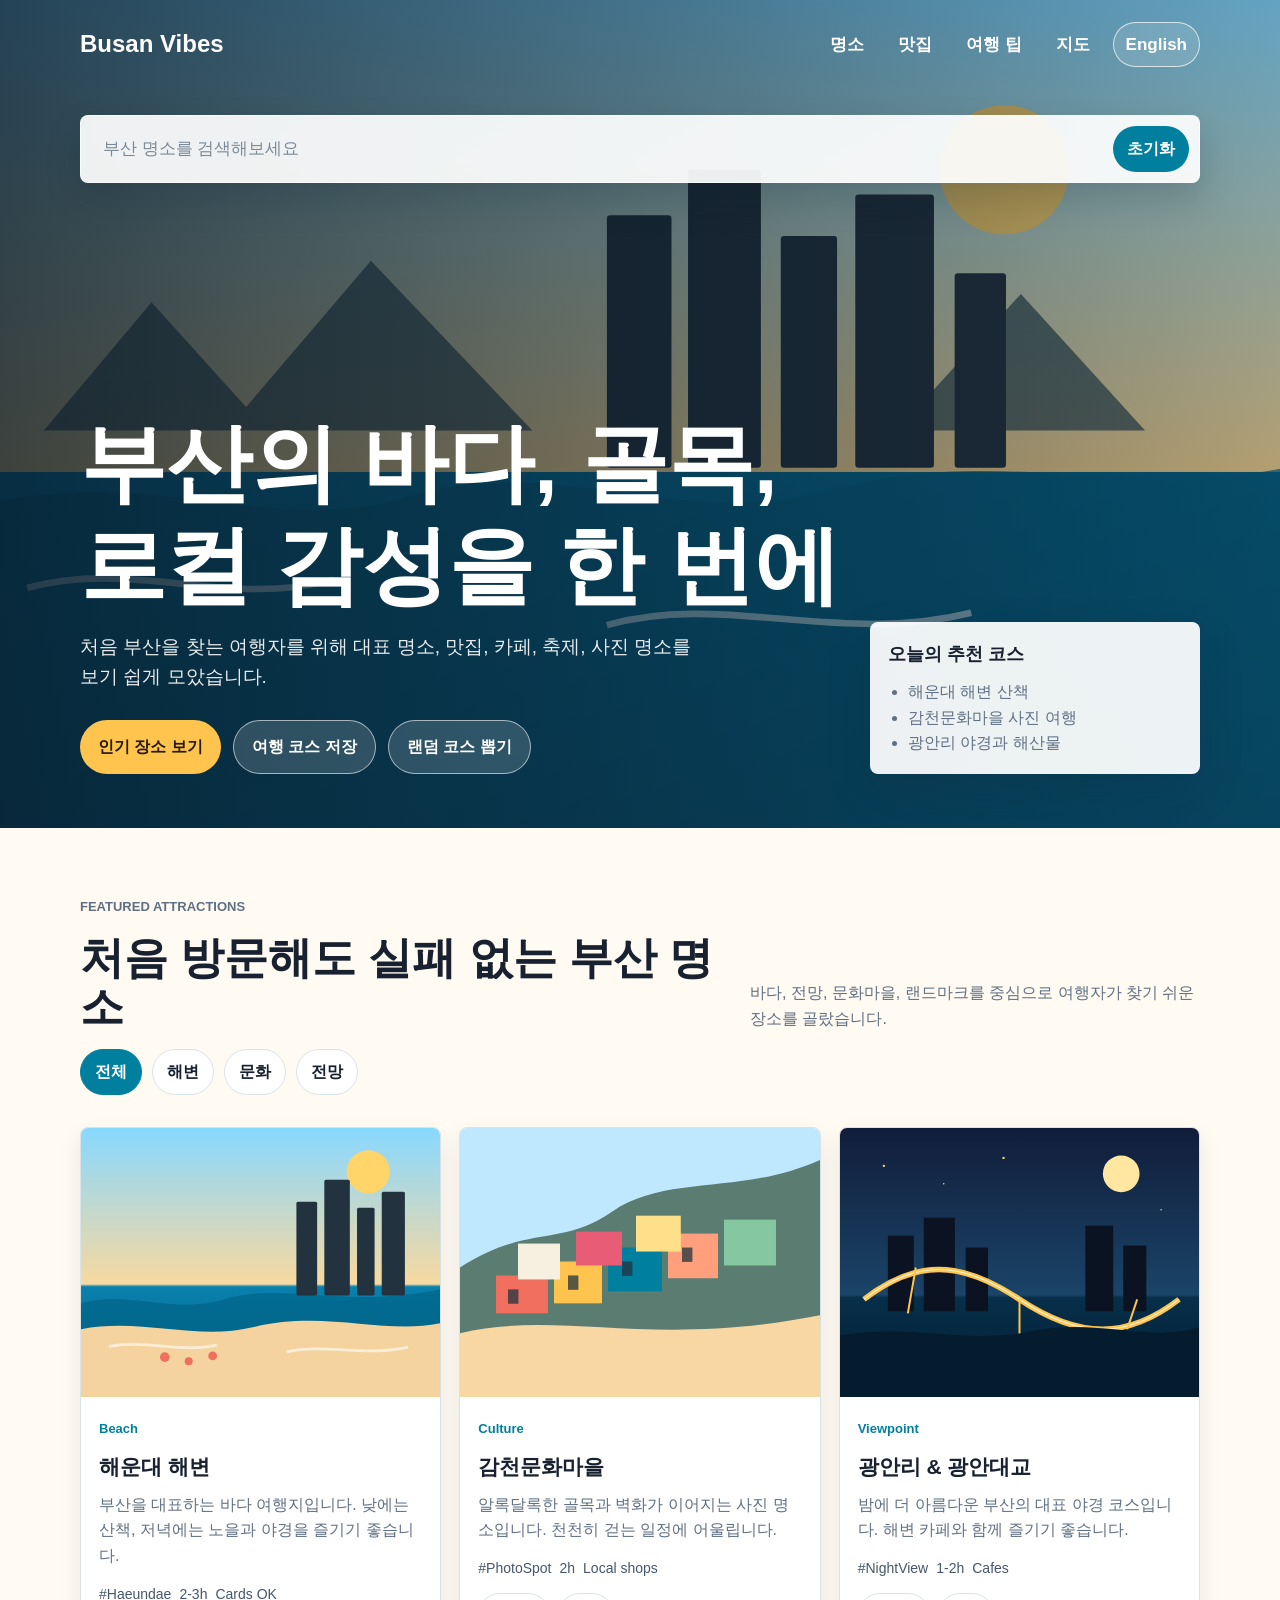
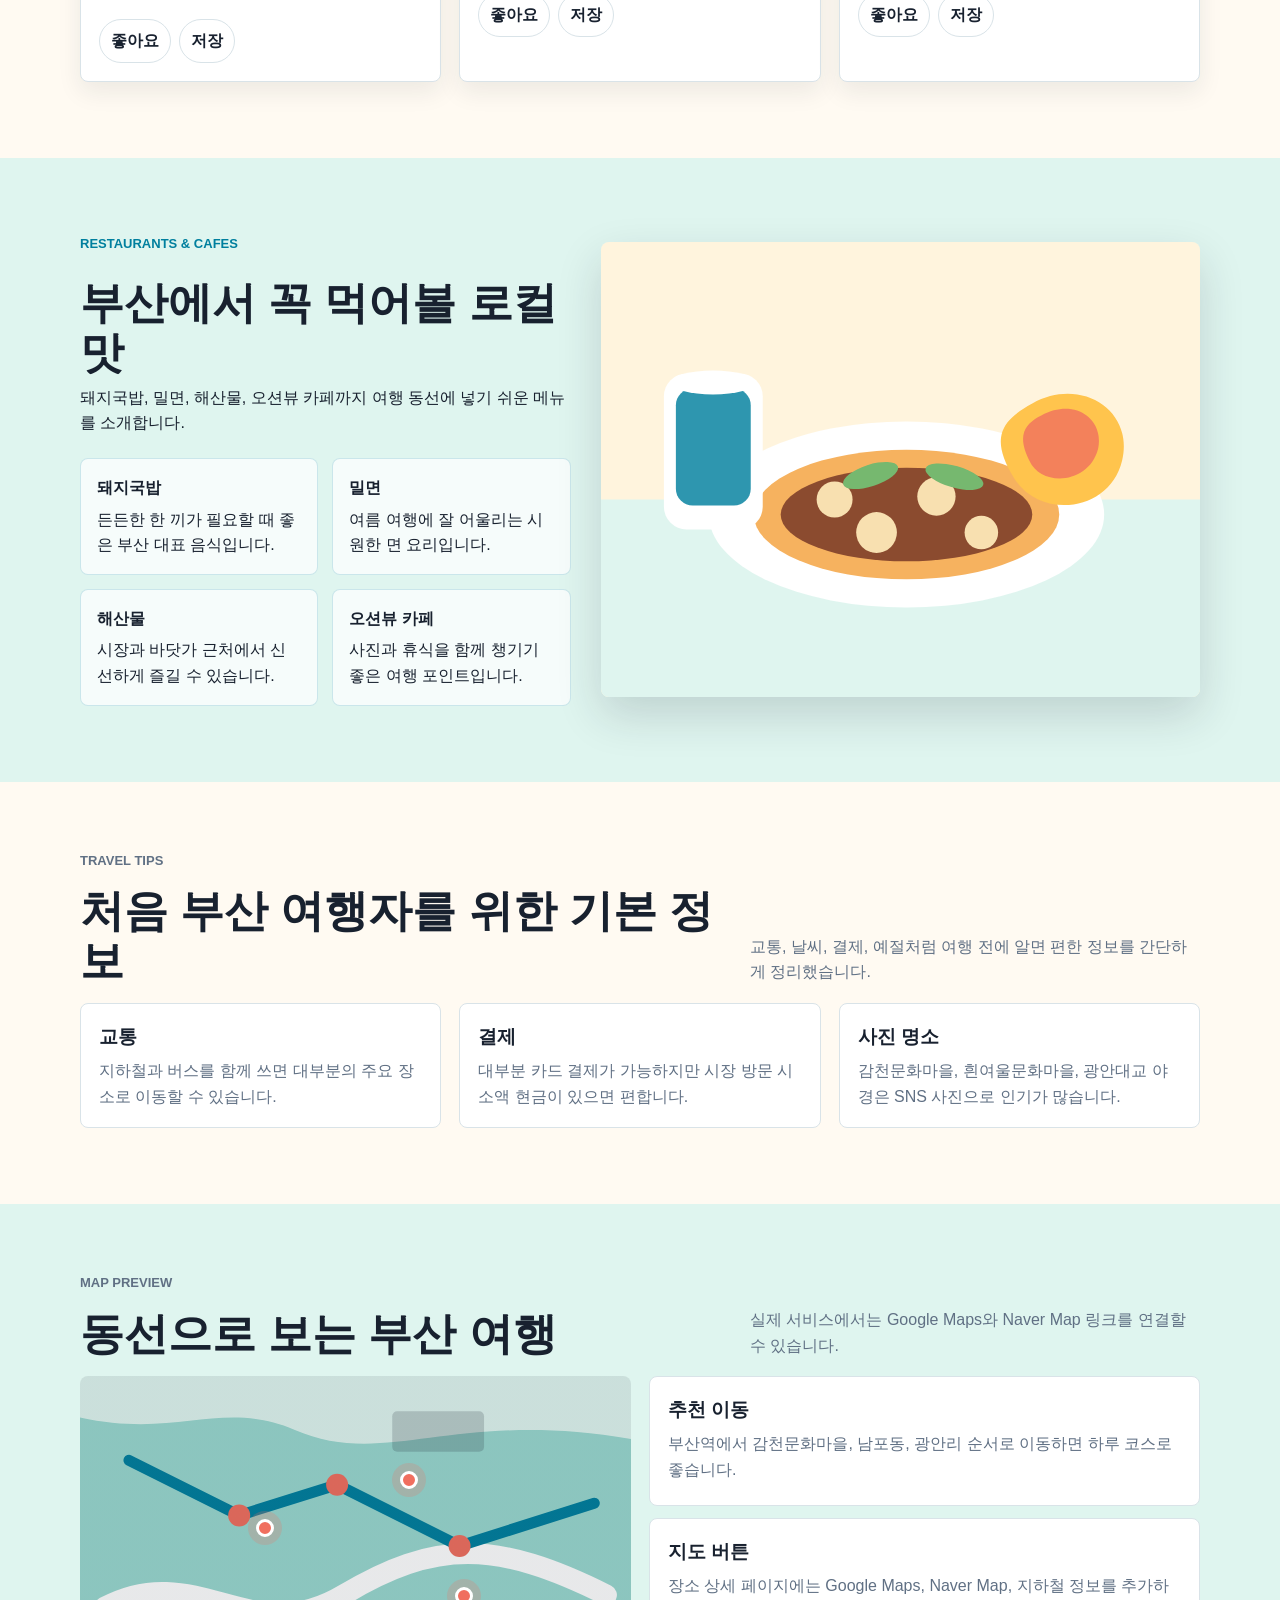
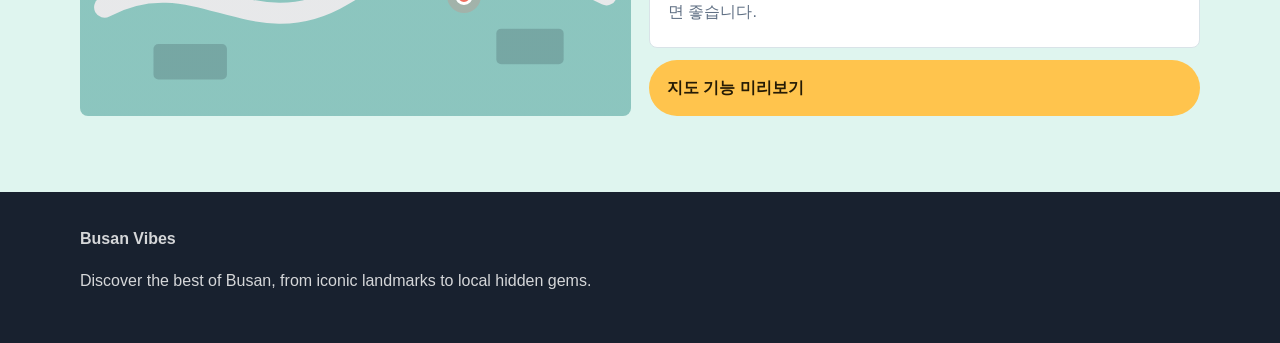
==== index.html @ aa8f5f0a "i18n: add French (fr) translations; SEO meta, lazy-loading images, accessibility improvements" ====
<!DOCTYPE html>
<html lang="ko">
  <head>
  <meta charset="UTF-8">
  <meta name="viewport" content="width=device-width, initial-scale=1.0">
  <title>Busan Vibes | 부산 여행 가이드</title>
    <meta name="description" content="Busan Vibes - multilingual travel guide for Busan: attractions, food, cafes, maps and tips in Korean, English and French.">
    <meta property="og:title" content="Busan Vibes | 부산 여행 가이드">
    <meta property="og:description" content="Discover Busan: beaches, food, cultural spots, maps and travel tips (KO/EN/FR)">
    <meta property="og:type" content="website">
    <meta name="twitter:card" content="summary_large_image">
  <style>
    :root {
      --ink: #18212f;
      --muted: #607084;
      --sea: #007f9e;
      --coral: #f06f5f;
      --sun: #ffc44d;
      --mint: #dff5ef;
      --paper: #fffaf2;
      --line: #d9e3e8;
      --white: #ffffff;
      --shadow: 0 18px 45px rgba(24, 33, 47, 0.16);
    }

    * {
      box-sizing: border-box;
    }

    body {
      margin: 0;
      font-family: Arial, "Noto Sans KR", sans-serif;
      color: var(--ink);
      background: var(--paper);
      line-height: 1.6;
    }

    .scroll-progress {
      position: fixed;
      top: 0;
      left: 0;
      width: 0%;
      height: 5px;
      background: linear-gradient(90deg, var(--sun), var(--coral), var(--sea));
      z-index: 50;
      transition: width 0.08s linear;
    }

    a {
      color: inherit;
      text-decoration: none;
    }

    button {
      font: inherit;
    }

    .hero {
      min-height: 92vh;
      color: var(--white);
      background:
        linear-gradient(90deg, rgba(9, 25, 39, 0.78), rgba(9, 25, 39, 0.28)),
        url("data:image/svg+xml,%3Csvg xmlns='http://www.w3.org/2000/svg' viewBox='0 0 1600 1000'%3E%3Cdefs%3E%3ClinearGradient id='sky' x1='0' y1='0' x2='0' y2='1'%3E%3Cstop stop-color='%2386d9ff'/%3E%3Cstop offset='0.58' stop-color='%23f8d28b'/%3E%3Cstop offset='1' stop-color='%230b6f91'/%3E%3C/linearGradient%3E%3ClinearGradient id='sea' x1='0' y1='0' x2='1' y2='1'%3E%3Cstop stop-color='%230079a7'/%3E%3Cstop offset='1' stop-color='%230a4258'/%3E%3C/linearGradient%3E%3C/defs%3E%3Crect width='1600' height='1000' fill='url(%23sky)'/%3E%3Crect y='570' width='1600' height='430' fill='url(%23sea)'/%3E%3Cpath d='M0 610 C220 560 350 650 520 600 C700 545 850 645 1040 590 C1240 535 1400 610 1600 560 L1600 1000 L0 1000 Z' fill='%23055f80' opacity='.7'/%3E%3Ccircle cx='1240' cy='205' r='78' fill='%23ffd36b'/%3E%3Cpath d='M80 520 L210 365 L350 520 Z M300 520 L475 315 L670 520 Z M1110 520 L1260 355 L1410 520 Z' fill='%2328424c' opacity='.7'/%3E%3Cg fill='%2323313c'%3E%3Crect x='760' y='260' width='78' height='305' rx='4'/%3E%3Crect x='858' y='205' width='88' height='360' rx='4'/%3E%3Crect x='970' y='285' width='68' height='280' rx='4'/%3E%3Crect x='1060' y='235' width='95' height='330' rx='4'/%3E%3Crect x='1180' y='330' width='62' height='235' rx='4'/%3E%3C/g%3E%3Cg fill='%23ffffff' opacity='.55'%3E%3Cpath d='M60 710 C190 675 300 735 430 700' fill='none' stroke='%23fff' stroke-width='8'/%3E%3Cpath d='M760 755 C900 715 1040 780 1200 740' fill='none' stroke='%23fff' stroke-width='8'/%3E%3C/g%3E%3C/svg%3E") center/cover;
      display: flex;
      flex-direction: column;
    }

    .nav {
      width: min(1120px, calc(100% - 32px));
      margin: 0 auto;
      padding: 22px 0;
      display: flex;
      align-items: center;
      justify-content: space-between;
      gap: 16px;
    }

    .logo {
      font-size: 24px;
      font-weight: 800;
      letter-spacing: 0;
    }

    .nav-links {
      display: flex;
      align-items: center;
      gap: 12px;
      font-size: 17px;
      font-weight: 700;
    }

    .nav-links a {
      border-radius: 999px;
      padding: 8px 11px;
      transition: background 0.18s ease, color 0.18s ease, transform 0.18s ease;
    }

    .nav-links a:hover,
    .nav-links a.active {
      background: rgba(255, 255, 255, 0.18);
      color: var(--sun);
      transform: translateY(-2px);
    }

    .nav-links a:active {
      transform: translateY(0) scale(0.96);
      background: rgba(255, 196, 77, 0.24);
    }

    .lang-toggle {
      border: 1px solid rgba(255, 255, 255, 0.7);
      color: var(--white);
      background: rgba(255, 255, 255, 0.12);
      padding: 8px 12px;
      border-radius: 999px;
      cursor: pointer;
      transition: background 0.18s ease, transform 0.18s ease;
    }

    .lang-toggle:hover {
      background: rgba(255, 255, 255, 0.22);
      transform: translateY(-2px);
    }

    .top-search {
      width: min(1120px, calc(100% - 32px));
      margin: 26px auto 0;
      display: grid;
      grid-template-columns: 1fr auto;
      gap: 10px;
      align-items: center;
      background: rgba(255, 255, 255, 0.92);
      border: 1px solid rgba(255, 255, 255, 0.65);
      border-radius: 8px;
      padding: 10px;
      box-shadow: 0 16px 35px rgba(9, 25, 39, 0.18);
    }

    .top-search input {
      width: 100%;
      border: 0;
      outline: 0;
      background: transparent;
      color: var(--ink);
      font-size: 17px;
      padding: 10px 12px;
    }

    .top-search input::placeholder {
      color: #7b8998;
    }

    .search-clear {
      border: 0;
      border-radius: 999px;
      background: var(--sea);
      color: var(--white);
      padding: 10px 14px;
      font-weight: 800;
      cursor: pointer;
      transition: transform 0.18s ease, background 0.18s ease;
    }

    .search-clear:hover {
      background: var(--coral);
      transform: translateY(-2px);
    }

    .search-status {
      width: min(1120px, calc(100% - 32px));
      min-height: 24px;
      margin: 8px auto 0;
      color: rgba(255, 255, 255, 0.92);
      font-weight: 700;
      text-shadow: 0 1px 8px rgba(9, 25, 39, 0.45);
    }

    .hero-inner {
      width: min(1120px, calc(100% - 32px));
      margin: auto auto 54px;
      display: grid;
      grid-template-columns: minmax(0, 1fr) 330px;
      gap: 28px;
      align-items: end;
    }

    .hero h1 {
      max-width: 760px;
      margin: -34px 0 24px;
      font-size: clamp(46px, 8vw, 86px);
      line-height: 0.98;
      letter-spacing: 0;
    }

    .hero h1 .title-line {
      display: block;
      margin-top: 18px;
    }

    .hero p {
      max-width: 620px;
      margin: 0 0 28px;
      font-size: 19px;
      color: rgba(255, 255, 255, 0.9);
    }

    .hero-actions {
      display: flex;
      flex-wrap: wrap;
      gap: 12px;
    }

    .btn {
      border: 0;
      border-radius: 999px;
      padding: 13px 18px;
      cursor: pointer;
      font-weight: 700;
      display: inline-flex;
      align-items: center;
      gap: 8px;
      transition: transform 0.2s ease, box-shadow 0.2s ease;
    }

    .btn:hover {
      transform: translateY(-2px);
      box-shadow: 0 10px 24px rgba(24, 33, 47, 0.18);
    }

    .btn-primary {
      background: var(--sun);
      color: #251b05;
    }

    .btn-secondary {
      background: rgba(255, 255, 255, 0.16);
      color: var(--white);
      border: 1px solid rgba(255, 255, 255, 0.58);
    }

    .quick-panel {
      background: rgba(255, 255, 255, 0.93);
      color: var(--ink);
      border-radius: 8px;
      padding: 18px;
      box-shadow: var(--shadow);
    }

    .quick-panel strong {
      display: block;
      margin-bottom: 10px;
      font-size: 18px;
    }

    .quick-panel ul {
      margin: 0;
      padding-left: 20px;
      color: var(--muted);
    }

    main {
      overflow: hidden;
    }

    section {
      padding: 76px 0;
    }

    .wrap {
      width: min(1120px, calc(100% - 32px));
      margin: 0 auto;
    }

    .section-head {
      display: flex;
      align-items: end;
      justify-content: space-between;
      gap: 20px;
      margin-bottom: 26px;
    }

    .eyebrow {
      margin: 0 0 16px;
      color: var(--sea);
      font-weight: 800;
      text-transform: uppercase;
      font-size: 13px;
    }

    .section-head .eyebrow {
      transform: translateY(-7px);
    }

    h2 {
      margin: 0;
      font-size: clamp(28px, 4vw, 44px);
      line-height: 1.12;
      letter-spacing: 0;
      transform: translateY(8px);
    }

    .section-head p {
      max-width: 450px;
      margin: 0;
      color: var(--muted);
      transform: translateY(8px);
    }

    .filters {
      display: flex;
      gap: 10px;
      overflow-x: auto;
      padding-bottom: 8px;
      margin-bottom: 24px;
    }

    .chip {
      flex: 0 0 auto;
      border: 1px solid var(--line);
      background: var(--white);
      color: var(--ink);
      padding: 9px 14px;
      border-radius: 999px;
      cursor: pointer;
      font-weight: 700;
    }

    .chip.active {
      background: var(--sea);
      border-color: var(--sea);
      color: var(--white);
    }

    .grid {
      display: grid;
      grid-template-columns: repeat(3, minmax(0, 1fr));
      gap: 18px;
    }

    .card {
      background: var(--white);
      border: 1px solid var(--line);
      border-radius: 8px;
      overflow: hidden;
      box-shadow: 0 10px 25px rgba(24, 33, 47, 0.08);
      cursor: pointer;
      transform: translateY(18px);
      opacity: 0;
      transition: transform 0.35s ease, opacity 0.35s ease, box-shadow 0.25s ease;
    }

    .card.reveal {
      transform: translateY(0);
      opacity: 1;
    }

    .card:hover {
      transform: translateY(-7px);
      box-shadow: 0 20px 42px rgba(24, 33, 47, 0.18);
    }

    .card img {
      width: 100%;
      aspect-ratio: 4 / 3;
      object-fit: cover;
      display: block;
    }

    .card-body {
      padding: 18px;
    }

    .tag {
      display: inline-block;
      margin-bottom: 10px;
      color: var(--sea);
      font-size: 13px;
      font-weight: 800;
    }

    .card h3 {
      margin: 0 0 8px;
      font-size: 21px;
    }

    .card p {
      margin: 0 0 14px;
      color: var(--muted);
    }

    .meta {
      display: flex;
      flex-wrap: wrap;
      gap: 8px;
      color: #46576b;
      font-size: 14px;
    }

    .card-actions {
      display: flex;
      gap: 8px;
      margin-top: 14px;
    }

    .mini-btn {
      border: 1px solid var(--line);
      background: var(--white);
      border-radius: 999px;
      padding: 8px 11px;
      cursor: pointer;
      font-weight: 700;
      color: var(--ink);
    }

    .mini-btn.active {
      background: var(--coral);
      border-color: var(--coral);
      color: var(--white);
    }

    .band {
      background: var(--mint);
    }

    .split {
      display: grid;
      grid-template-columns: 0.9fr 1.1fr;
      gap: 30px;
      align-items: center;
    }

    .feature-image {
      width: 100%;
      min-height: 430px;
      border-radius: 8px;
      object-fit: cover;
      box-shadow: var(--shadow);
    }

    .tips {
      display: grid;
      grid-template-columns: repeat(2, minmax(0, 1fr));
      gap: 14px;
      margin-top: 22px;
    }

    .tip {
      background: rgba(255, 255, 255, 0.72);
      border: 1px solid rgba(0, 127, 158, 0.18);
      border-radius: 8px;
      padding: 16px;
    }

    .tip strong {
      display: block;
      margin-bottom: 6px;
    }

    .map-area {
      display: grid;
      grid-template-columns: 1fr 1fr;
      gap: 18px;
    }

    .map-box {
      min-height: 340px;
      background:
        linear-gradient(rgba(24, 33, 47, 0.1), rgba(24, 33, 47, 0.1)),
        url("data:image/svg+xml,%3Csvg xmlns='http://www.w3.org/2000/svg' viewBox='0 0 900 620'%3E%3Crect width='900' height='620' fill='%23dff5ef'/%3E%3Cpath d='M0 100 C160 135 230 70 350 120 C500 185 610 85 900 135 L900 620 L0 620 Z' fill='%2399d8cf'/%3E%3Cpath d='M40 410 C190 330 280 480 430 390 S680 300 860 390' fill='none' stroke='%23ffffff' stroke-width='34' stroke-linecap='round'/%3E%3Cpath d='M80 170 L260 260 L420 210 L620 310 L840 240' fill='none' stroke='%23007f9e' stroke-width='18' stroke-linecap='round' stroke-linejoin='round'/%3E%3Cg fill='%23f06f5f'%3E%3Ccircle cx='260' cy='260' r='18'/%3E%3Ccircle cx='620' cy='310' r='18'/%3E%3Ccircle cx='420' cy='210' r='18'/%3E%3C/g%3E%3Cg fill='%2318212f' opacity='.18'%3E%3Crect x='120' y='470' width='120' height='58' rx='8'/%3E%3Crect x='510' y='90' width='150' height='66' rx='8'/%3E%3Crect x='680' y='445' width='110' height='58' rx='8'/%3E%3C/g%3E%3C/svg%3E") center/cover;
      border-radius: 8px;
      position: relative;
      overflow: hidden;
    }

    .pin {
      position: absolute;
      width: 18px;
      height: 18px;
      border-radius: 50%;
      background: var(--coral);
      border: 3px solid var(--white);
      box-shadow: 0 0 0 8px rgba(240, 111, 95, 0.22);
      animation: pulsePin 1.8s infinite;
    }

    .pin.one {
      left: 32%;
      top: 42%;
    }

    .pin.two {
      left: 58%;
      top: 28%;
    }

    .pin.three {
      left: 68%;
      top: 62%;
    }

    .info-list {
      display: grid;
      gap: 12px;
    }

    .info-item {
      background: var(--white);
      border: 1px solid var(--line);
      border-radius: 8px;
      padding: 18px;
    }

    .info-item h3 {
      margin: 0 0 6px;
    }

    .info-item p {
      margin: 0;
      color: var(--muted);
    }

    footer {
      padding: 34px 0;
      background: #18212f;
      color: rgba(255, 255, 255, 0.82);
    }

    .toast {
      position: fixed;
      right: 18px;
      bottom: 18px;
      max-width: 320px;
      background: var(--ink);
      color: var(--white);
      border-radius: 8px;
      padding: 14px 16px;
      box-shadow: var(--shadow);
      transform: translateY(22px);
      opacity: 0;
      pointer-events: none;
      transition: 0.25s ease;
      z-index: 20;
    }

    .toast.show {
      transform: translateY(0);
      opacity: 1;
    }

    .modal-backdrop {
      position: fixed;
      inset: 0;
      background: rgba(10, 18, 28, 0.62);
      display: none;
      align-items: center;
      justify-content: center;
      padding: 18px;
      z-index: 40;
    }

    .modal-backdrop.show {
      display: flex;
    }

    .modal {
      width: min(560px, 100%);
      background: var(--white);
      border-radius: 8px;
      overflow: hidden;
      box-shadow: var(--shadow);
      transform: scale(0.94);
      animation: popIn 0.2s ease forwards;
    }

    .modal img {
      width: 100%;
      aspect-ratio: 16 / 9;
      object-fit: cover;
      display: block;
    }

    .modal-body {
      padding: 20px;
    }

    .modal-body h3 {
      margin: 0 0 8px;
      font-size: 26px;
    }

    .modal-body p {
      margin: 0 0 16px;
      color: var(--muted);
    }

    .route-drawer {
      position: fixed;
      left: 18px;
      bottom: 18px;
      width: min(360px, calc(100% - 36px));
      background: var(--white);
      border: 1px solid var(--line);
      border-radius: 8px;
      padding: 16px;
      box-shadow: var(--shadow);
      transform: translateY(24px);
      opacity: 0;
      pointer-events: none;
      transition: 0.25s ease;
      z-index: 30;
    }

    .route-drawer.show {
      transform: translateY(0);
      opacity: 1;
      pointer-events: auto;
    }

    .route-drawer strong {
      display: block;
      margin-bottom: 8px;
    }

    .route-drawer ol {
      margin: 0 0 12px;
      padding-left: 22px;
      color: var(--muted);
    }

    @keyframes pulsePin {
      0% {
        box-shadow: 0 0 0 0 rgba(240, 111, 95, 0.45);
      }

      100% {
        box-shadow: 0 0 0 18px rgba(240, 111, 95, 0);
      }
    }

    @keyframes popIn {
      to {
        transform: scale(1);
      }
    }

    @media (max-width: 820px) {
      .nav {
        align-items: flex-start;
      }

      .nav-links a {
        display: none;
      }

      .top-search {
        grid-template-columns: 1fr;
      }

      .hero-inner,
      .split,
      .map-area {
        grid-template-columns: 1fr;
      }

      .quick-panel {
        max-width: 420px;
      }

      .section-head {
        display: block;
      }

      .section-head p {
        margin-top: 12px;
      }

      .grid {
        grid-template-columns: 1fr;
      }

      .tips {
        grid-template-columns: 1fr;
      }

      .feature-image {
        min-height: 280px;
      }
    }
  </style>
</head>
<body>
  <div class="scroll-progress" id="scrollProgress"></div>

  <header class="hero" id="home">
      <nav class="nav" role="navigation" aria-label="Main navigation">
      <a href="#home" class="logo">Busan Vibes</a>
      <div class="nav-links">
        <a href="#places" data-ko="명소" data-en="Places" data-fr="Lieux">명소</a>
        <a href="#food" data-ko="맛집" data-en="Food" data-fr="Restauration">맛집</a>
        <a href="#tips" data-ko="여행 팁" data-en="Tips" data-fr="Conseils">여행 팁</a>
        <a href="#map" data-ko="지도" data-en="Map" data-fr="Carte">지도</a>
        <button class="lang-toggle" type="button" id="langBtn" aria-haspopup="true" aria-controls="">English</button>
      </div>
    </nav>

    <div class="top-search">
      <input id="siteSearch" type="search" data-ko-placeholder="부산 명소를 검색해보세요" data-en-placeholder="Search Busan attractions" data-fr-placeholder="Rechercher les attractions de Busan" placeholder="부산 명소를 검색해보세요" aria-label="여행 정보 검색">
      <button class="search-clear" type="button" id="clearSearch" data-ko="초기화" data-en="Clear" data-fr="Effacer">초기화</button>
    </div>
    <p class="search-status" id="searchStatus" data-ko="" data-en="" data-fr=""></p>

    <div class="hero-inner">
      <div>
        <h1>
          <span data-ko="부산의 바다, 골목," data-en="Iconic Busan and" data-fr="Busan emblématique">부산의 바다, 골목,</span>
          <span class="title-line" data-ko="로컬 감성을 한 번에" data-en="local hidden gems in one guide" data-fr="les trésors locaux en un guide">로컬 감성을 한 번에</span>
        </h1>
        <p data-ko="처음 부산을 찾는 여행자를 위해 대표 명소, 맛집, 카페, 축제, 사진 명소를 보기 쉽게 모았습니다." data-en="A bilingual travel guide for first-time visitors looking for beaches, food, cafes, festivals, and photo-worthy local spots." data-fr="Un guide de voyage multilingue pour les visiteurs découvrant Busan.">처음 부산을 찾는 여행자를 위해 대표 명소, 맛집, 카페, 축제, 사진 명소를 보기 쉽게 모았습니다.</p>
        <div class="hero-actions">
          <a class="btn btn-primary" href="#places" data-ko="인기 장소 보기" data-en="Explore top places" data-fr="Explorer les lieux">인기 장소 보기</a>
          <button class="btn btn-secondary" type="button" id="saveTrip" data-ko="여행 코스 저장" data-en="Save trip ideas" data-fr="Sauvegarder l'itinéraire">여행 코스 저장</button>
          <button class="btn btn-secondary" type="button" id="shuffleTrip" data-ko="랜덤 코스 뽑기" data-en="Shuffle route" data-fr="Itinéraire aléatoire">랜덤 코스 뽑기</button>
        </div>
      </div>

      <aside class="quick-panel">
        <strong data-ko="오늘의 추천 코스" data-en="Today's easy route" data-fr="Itinéraire du jour">오늘의 추천 코스</strong>
        <ul>
          <li data-ko="해운대 해변 산책" data-en="Walk along Haeundae Beach" data-fr="Promenade sur la plage de Haeundae">해운대 해변 산책</li>
          <li data-ko="감천문화마을 사진 여행" data-en="Photo walk in Gamcheon Culture Village" data-fr="Balade photo à Gamcheon">감천문화마을 사진 여행</li>
          <li data-ko="광안리 야경과 해산물" data-en="Gwangalli night view and seafood" data-fr="Vue nocturne de Gwangalli et fruits de mer">광안리 야경과 해산물</li>
        </ul>
      </aside>
    </div>
  </header>

  <main>
    <section id="places">
      <div class="wrap">
        <div class="section-head">
          <div>
            <p class="eyebrow" data-ko="Featured Attractions" data-en="Featured Attractions" data-fr="Attractions en vedette">Featured Attractions</p>
            <h2 data-ko="처음 방문해도 실패 없는 부산 명소" data-en="Busan highlights worth your first visit" data-fr="Les incontournables de Busan pour une première visite">처음 방문해도 실패 없는 부산 명소</h2>
          </div>
          <p data-ko="바다, 전망, 문화마을, 랜드마크를 중심으로 여행자가 찾기 쉬운 장소를 골랐습니다." data-en="Start with beaches, viewpoints, culture villages, and landmarks that are easy to enjoy." data-fr="Commencez par les plages, points de vue, villages culturels et monuments faciles à apprécier.">바다, 전망, 문화마을, 랜드마크를 중심으로 여행자가 찾기 쉬운 장소를 골랐습니다.</p>
        </div>

        <div class="filters" aria-label="장소 필터">
          <button class="chip active" type="button" data-filter="all" data-ko="전체" data-en="All" data-fr="Tous">전체</button>
          <button class="chip" type="button" data-filter="beach" data-ko="해변" data-en="Beaches" data-fr="Plages">해변</button>
          <button class="chip" type="button" data-filter="culture" data-ko="문화" data-en="Culture" data-fr="Culture">문화</button>
          <button class="chip" type="button" data-filter="view" data-ko="전망" data-en="Views" data-fr="Points de vue">전망</button>
        </div>

        <div class="grid" id="placeGrid">
          <article class="card" data-category="beach">
            <img loading="lazy" src="data:image/svg+xml,%3Csvg xmlns='http://www.w3.org/2000/svg' viewBox='0 0 900 675'%3E%3Cdefs%3E%3ClinearGradient id='s' x1='0' y1='0' x2='0' y2='1'%3E%3Cstop stop-color='%2388d8ff'/%3E%3Cstop offset='.58' stop-color='%23f8d9a0'/%3E%3Cstop offset='.59' stop-color='%230981ad'/%3E%3Cstop offset='1' stop-color='%23075b7b'/%3E%3C/linearGradient%3E%3C/defs%3E%3Crect width='900' height='675' fill='url(%23s)'/%3E%3Ccircle cx='720' cy='110' r='54' fill='%23ffd56a'/%3E%3Cpath d='M0 440 C120 405 230 470 360 430 C510 385 640 455 900 405 L900 675 L0 675 Z' fill='%2300668b' opacity='.76'/%3E%3Cpath d='M0 505 C150 475 290 535 430 500 C610 455 760 520 900 490 L900 675 L0 675 Z' fill='%23f4d39f'/%3E%3Cg fill='%2322333f'%3E%3Crect x='540' y='185' width='52' height='235' rx='4'/%3E%3Crect x='610' y='130' width='64' height='290' rx='4'/%3E%3Crect x='692' y='200' width='44' height='220' rx='4'/%3E%3Crect x='754' y='160' width='58' height='260' rx='4'/%3E%3C/g%3E%3Cg stroke='%23fff' stroke-width='7' opacity='.6' fill='none'%3E%3Cpath d='M70 548 C165 530 250 565 340 545'/%3E%3Cpath d='M515 562 C615 540 710 575 820 550'/%3E%3C/g%3E%3Cg fill='%23f06f5f'%3E%3Ccircle cx='210' cy='575' r='12'/%3E%3Ccircle cx='270' cy='585' r='10'/%3E%3Ccircle cx='330' cy='572' r='11'/%3E%3C/g%3E%3C/svg%3E" alt="해운대 해변">
            <div class="card-body">
              <span class="tag" data-ko="Beach" data-en="Beach" data-fr="Plage">Beach</span>
              <h3 data-ko="해운대 해변" data-en="Haeundae Beach" data-fr="Plage de Haeundae">해운대 해변</h3>
              <p data-ko="부산을 대표하는 바다 여행지입니다. 낮에는 산책, 저녁에는 노을과 야경을 즐기기 좋습니다." data-en="Busan's signature beach, perfect for seaside walks, sunsets, and evening views." data-fr="La plage emblématique de Busan, parfaite pour les promenades et les couchers de soleil.">부산을 대표하는 바다 여행지입니다. 낮에는 산책, 저녁에는 노을과 야경을 즐기기 좋습니다.</p>
              <div class="meta"><span>#Haeundae</span><span>2-3h</span><span>Cards OK</span></div>
            </div>
          </article>

          <article class="card" data-category="culture">
            <img loading="lazy" src="data:image/svg+xml,%3Csvg xmlns='http://www.w3.org/2000/svg' viewBox='0 0 900 675'%3E%3Crect width='900' height='675' fill='%23bfe8ff'/%3E%3Cpath d='M0 350 C170 240 250 300 380 210 C520 115 700 170 900 80 L900 675 L0 675 Z' fill='%235b7c71'/%3E%3Cg%3E%3Crect x='90' y='370' width='130' height='95' fill='%23f06f5f'/%3E%3Crect x='235' y='335' width='120' height='105' fill='%23ffc44d'/%3E%3Crect x='370' y='300' width='135' height='110' fill='%23007f9e'/%3E%3Crect x='520' y='265' width='125' height='112' fill='%23ff9f7b'/%3E%3Crect x='660' y='230' width='130' height='115' fill='%2384c7a0'/%3E%3Crect x='145' y='290' width='105' height='90' fill='%23f7efe0'/%3E%3Crect x='290' y='260' width='115' height='85' fill='%23e85d75'/%3E%3Crect x='440' y='220' width='112' height='90' fill='%23ffe08a'/%3E%3C/g%3E%3Cg fill='%2320333f' opacity='.75'%3E%3Crect x='120' y='405' width='26' height='36'/%3E%3Crect x='270' y='370' width='26' height='36'/%3E%3Crect x='405' y='335' width='26' height='36'/%3E%3Crect x='555' y='300' width='26' height='36'/%3E%3C/g%3E%3Cpath d='M0 515 C250 455 475 555 900 470 L900 675 L0 675 Z' fill='%23f8d7a3'/%3E%3C/svg%3E" alt="감천문화마을">
            <div class="card-body">
              <span class="tag" data-ko="Culture" data-en="Culture" data-fr="Culture">Culture</span>
              <h3 data-ko="감천문화마을" data-en="Gamcheon Culture Village" data-fr="Village culturel de Gamcheon">감천문화마을</h3>
              <p data-ko="알록달록한 골목과 벽화가 이어지는 사진 명소입니다. 천천히 걷는 일정에 어울립니다." data-en="A colorful hillside village with murals, alleys, and many photo spots." data-fr="Un village coloré sur la colline avec de nombreuses fresques et points photo.">알록달록한 골목과 벽화가 이어지는 사진 명소입니다. 천천히 걷는 일정에 어울립니다.</p>
              <div class="meta"><span>#PhotoSpot</span><span>2h</span><span>Local shops</span></div>
            </div>
          </article>

          <article class="card" data-category="view">
            <img loading="lazy" src="data:image/svg+xml,%3Csvg xmlns='http://www.w3.org/2000/svg' viewBox='0 0 900 675'%3E%3Cdefs%3E%3ClinearGradient id='n' x1='0' y1='0' x2='0' y2='1'%3E%3Cstop stop-color='%23111d3a'/%3E%3Cstop offset='.62' stop-color='%231a4468'/%3E%3Cstop offset='.63' stop-color='%23072f4a'/%3E%3Cstop offset='1' stop-color='%23031c30'/%3E%3C/linearGradient%3E%3C/defs%3E%3Crect width='900' height='675' fill='url(%23n)'/%3E%3Ccircle cx='705' cy='115' r='46' fill='%23ffe6a1'/%3E%3Cg fill='%23f8d66d'%3E%3Ccircle cx='110' cy='95' r='3'/%3E%3Ccircle cx='260' cy='140' r='2'/%3E%3Ccircle cx='410' cy='75' r='3'/%3E%3Ccircle cx='805' cy='205' r='2'/%3E%3C/g%3E%3Cg fill='%230b1322'%3E%3Crect x='120' y='270' width='65' height='190'/%3E%3Crect x='210' y='225' width='78' height='235'/%3E%3Crect x='315' y='300' width='56' height='160'/%3E%3Crect x='615' y='245' width='70' height='215'/%3E%3Crect x='710' y='295' width='58' height='165'/%3E%3C/g%3E%3Cpath d='M60 430 C190 330 300 330 450 430 C600 530 720 530 850 430' fill='none' stroke='%23ffc44d' stroke-width='14'/%3E%3Cpath d='M60 430 C190 330 300 330 450 430 C600 530 720 530 850 430' fill='none' stroke='%23ffffff' stroke-width='3' opacity='.8'/%3E%3Cg stroke='%23ffc44d' stroke-width='5'%3E%3Cpath d='M190 350 L170 465'/%3E%3Cpath d='M450 430 L450 520'/%3E%3Cpath d='M720 505 L745 430'/%3E%3C/g%3E%3Cpath d='M0 520 C200 490 310 545 480 510 C650 475 770 540 900 500 L900 675 L0 675 Z' fill='%23051b2e'/%3E%3C/svg%3E" alt="부산 야경">
            <div class="card-body">
              <span class="tag" data-ko="Viewpoint" data-en="Viewpoint" data-fr="Point de vue">Viewpoint</span>
              <h3 data-ko="광안리 & 광안대교" data-en="Gwangalli & Diamond Bridge" data-fr="Gwangalli & Pont Diamond">광안리 & 광안대교</h3>
              <p data-ko="밤에 더 아름다운 부산의 대표 야경 코스입니다. 해변 카페와 함께 즐기기 좋습니다." data-en="One of Busan's best night-view areas, with ocean cafes and a glowing bridge." data-fr="Un des meilleurs lieux pour la vue nocturne à Busan, avec cafés en bord de mer.">밤에 더 아름다운 부산의 대표 야경 코스입니다. 해변 카페와 함께 즐기기 좋습니다.</p>
              <div class="meta"><span>#NightView</span><span>1-2h</span><span>Cafes</span></div>
            </div>
          </article>
        </div>
      </div>
    </section>

    <section class="band" id="food">
      <div class="wrap split">
        <div>
          <p class="eyebrow" data-ko="Restaurants & Cafes" data-en="Restaurants & Cafes" data-fr="Restaurants & Cafés">Restaurants & Cafes</p>
          <h2 data-ko="부산에서 꼭 먹어볼 로컬 맛" data-en="Local flavors you should try in Busan" data-fr="Saveurs locales à goûter à Busan">부산에서 꼭 먹어볼 로컬 맛</h2>
          <p data-ko="돼지국밥, 밀면, 해산물, 오션뷰 카페까지 여행 동선에 넣기 쉬운 메뉴를 소개합니다." data-en="Add dwaeji gukbap, milmyeon, seafood, and ocean-view cafes to your travel route." data-fr="Découvrez le dwaeji gukbap, milmyeon, fruits de mer et cafés avec vue sur l'océan.">돼지국밥, 밀면, 해산물, 오션뷰 카페까지 여행 동선에 넣기 쉬운 메뉴를 소개합니다.</p>

          <div class="tips">
            <div class="tip">
              <strong data-ko="돼지국밥" data-en="Dwaeji Gukbap" data-fr="Dwaeji Gukbap">돼지국밥</strong>
              <span data-ko="든든한 한 끼가 필요할 때 좋은 부산 대표 음식입니다." data-en="A warm, filling pork soup loved by locals." data-fr="Un bouillon de porc réconfortant apprécié des locaux.">든든한 한 끼가 필요할 때 좋은 부산 대표 음식입니다.</span>
            </div>
            <div class="tip">
              <strong data-ko="밀면" data-en="Milmyeon" data-fr="Milmyeon">밀면</strong>
              <span data-ko="여름 여행에 잘 어울리는 시원한 면 요리입니다." data-en="A cool noodle dish that fits summer travel." data-fr="Un plat de nouilles rafraîchissant pour l'été.">여름 여행에 잘 어울리는 시원한 면 요리입니다.</span>
            </div>
            <div class="tip">
              <strong data-ko="해산물" data-en="Seafood" data-fr="Fruits de mer">해산물</strong>
              <span data-ko="시장과 바닷가 근처에서 신선하게 즐길 수 있습니다." data-en="Fresh seafood is easy to find near markets and the coast." data-fr="Fruits de mer frais trouvés près des marchés et du littoral.">시장과 바닷가 근처에서 신선하게 즐길 수 있습니다.</span>
            </div>
            <div class="tip">
              <strong data-ko="오션뷰 카페" data-en="Ocean-view Cafes" data-fr="Cafés avec vue sur la mer">오션뷰 카페</strong>
              <span data-ko="사진과 휴식을 함께 챙기기 좋은 여행 포인트입니다." data-en="Good for photos, coffee, and a slower travel moment." data-fr="Idéal pour photos, café et pause détente.">사진과 휴식을 함께 챙기기 좋은 여행 포인트입니다.</span>
            </div>
          </div>
        </div>
        <img class="feature-image" loading="lazy" src="data:image/svg+xml,%3Csvg xmlns='http://www.w3.org/2000/svg' viewBox='0 0 1000 760'%3E%3Crect width='1000' height='760' fill='%23fff4dd'/%3E%3Crect y='430' width='1000' height='330' fill='%23dff5ef'/%3E%3Cellipse cx='510' cy='455' rx='330' ry='155' fill='%23ffffff'/%3E%3Cellipse cx='510' cy='455' rx='255' ry='108' fill='%23f6b25f'/%3E%3Cellipse cx='510' cy='455' rx='210' ry='78' fill='%238b4b2f'/%3E%3Cg fill='%23f8e0b0'%3E%3Ccircle cx='390' cy='430' r='30'/%3E%3Ccircle cx='460' cy='485' r='34'/%3E%3Ccircle cx='560' cy='425' r='32'/%3E%3Ccircle cx='635' cy='485' r='28'/%3E%3C/g%3E%3Cg fill='%2376b86f'%3E%3Cellipse cx='450' cy='390' rx='48' ry='18' transform='rotate(-18 450 390)'/%3E%3Cellipse cx='590' cy='392' rx='50' ry='18' transform='rotate(16 590 392)'/%3E%3C/g%3E%3Crect x='105' y='220' width='165' height='260' rx='38' fill='%23ffffff'/%3E%3Crect x='125' y='245' width='125' height='195' rx='28' fill='%23007f9e' opacity='.82'/%3E%3Cellipse cx='187' cy='235' rx='70' ry='20' fill='%23ffffff'/%3E%3Cpath d='M720 270 C800 225 890 280 870 365 C850 450 735 465 690 395 C650 330 665 300 720 270 Z' fill='%23ffc44d'/%3E%3Cpath d='M735 290 C790 260 840 295 830 345 C815 405 735 410 715 365 C695 325 705 305 735 290 Z' fill='%23f06f5f' opacity='.78'/%3E%3C/svg%3E" alt="부산 음식과 카페">
      </div>
    </section>

    <section id="tips">
      <div class="wrap">
        <div class="section-head">
          <div>
            <p class="eyebrow" data-ko="Travel Tips" data-en="Travel Tips" data-fr="Conseils de voyage">Travel Tips</p>
            <h2 data-ko="처음 부산 여행자를 위한 기본 정보" data-en="Useful basics for first-time visitors" data-fr="Informations utiles pour les primo-visiteurs">처음 부산 여행자를 위한 기본 정보</h2>
          </div>
          <p data-ko="교통, 날씨, 결제, 예절처럼 여행 전에 알면 편한 정보를 간단하게 정리했습니다." data-en="A simple checklist for transport, weather, payment, etiquette, and safety.">교통, 날씨, 결제, 예절처럼 여행 전에 알면 편한 정보를 간단하게 정리했습니다.</p>
        </div>

        <div class="grid">
          <article class="info-item">
            <h3 data-ko="교통" data-en="Transportation" data-fr="Transport">교통</h3>
            <p data-ko="지하철과 버스를 함께 쓰면 대부분의 주요 장소로 이동할 수 있습니다." data-en="Subway and buses cover most major travel areas." data-fr="Le métro et les bus desservent la plupart des lieux principaux.">지하철과 버스를 함께 쓰면 대부분의 주요 장소로 이동할 수 있습니다.</p>
          </article>
          <article class="info-item">
            <h3 data-ko="결제" data-en="Payment" data-fr="Paiement">결제</h3>
            <p data-ko="대부분 카드 결제가 가능하지만 시장 방문 시 소액 현금이 있으면 편합니다." data-en="Cards are widely accepted, but small cash is useful at markets." data-fr="Les cartes sont largement acceptées, mais de la petite monnaie est pratique au marché.">대부분 카드 결제가 가능하지만 시장 방문 시 소액 현금이 있으면 편합니다.</p>
          </article>
          <article class="info-item">
            <h3 data-ko="사진 명소" data-en="Photo Spots" data-fr="Lieux photo">사진 명소</h3>
            <p data-ko="감천문화마을, 흰여울문화마을, 광안대교 야경은 SNS 사진으로 인기가 많습니다." data-en="Gamcheon, Huinnyeoul, and Diamond Bridge are popular social photo spots." data-fr="Gamcheon, Huinnyeoul et le pont Diamond sont populaires sur les réseaux sociaux.">감천문화마을, 흰여울문화마을, 광안대교 야경은 SNS 사진으로 인기가 많습니다.</p>
          </article>
        </div>
      </div>
    </section>

    <section class="band" id="map">
      <div class="wrap">
        <div class="section-head">
          <div>
            <p class="eyebrow" data-ko="Map Preview" data-en="Map Preview" data-fr="Aperçu de la carte">Map Preview</p>
            <h2 data-ko="동선으로 보는 부산 여행" data-en="Plan Busan by route" data-fr="Planifier Busan par itinéraire">동선으로 보는 부산 여행</h2>
          </div>
          <p data-ko="실제 서비스에서는 Google Maps와 Naver Map 링크를 연결할 수 있습니다." data-en="In a full service, this area can connect Google Maps and Naver Map links." data-fr="Dans le service complet, cette zone peut se connecter à Google Maps et Naver Map.">실제 서비스에서는 Google Maps와 Naver Map 링크를 연결할 수 있습니다.</p>
        </div>

        <div class="map-area">
          <div class="map-box" aria-label="부산 지도 미리보기">
            <span class="pin one"></span>
            <span class="pin two"></span>
            <span class="pin three"></span>
          </div>
          <div class="info-list">
            <article class="info-item">
              <h3 data-ko="추천 이동" data-en="Suggested Route">추천 이동</h3>
              <p data-ko="부산역에서 감천문화마을, 남포동, 광안리 순서로 이동하면 하루 코스로 좋습니다." data-en="From Busan Station, try Gamcheon, Nampo, then Gwangalli for a one-day route.">부산역에서 감천문화마을, 남포동, 광안리 순서로 이동하면 하루 코스로 좋습니다.</p>
            </article>
            <article class="info-item">
              <h3 data-ko="지도 버튼" data-en="Map Buttons">지도 버튼</h3>
              <p data-ko="장소 상세 페이지에는 Google Maps, Naver Map, 지하철 정보를 추가하면 좋습니다." data-en="Detail pages can include Google Maps, Naver Map, and subway information.">장소 상세 페이지에는 Google Maps, Naver Map, 지하철 정보를 추가하면 좋습니다.</p>
            </article>
            <button class="btn btn-primary" type="button" id="mapBtn" data-ko="지도 기능 미리보기" data-en="Preview map feature" data-fr="Aperçu de la carte">지도 기능 미리보기</button>
          </div>
        </div>
      </div>
    </section>
  </main>

  <footer>
      <div class="wrap">
      <strong>Busan Vibes</strong>
      <p data-ko="Discover the best of Busan, from iconic landmarks to local hidden gems." data-en="Discover the best of Busan, from iconic landmarks to local hidden gems." data-fr="Découvrez le meilleur de Busan, des sites emblématiques aux trésors locaux.">Discover the best of Busan, from iconic landmarks to local hidden gems.</p>
    </div>
  </footer>

  <div class="route-drawer" id="routeDrawer" aria-live="polite">
    <strong data-ko="추천 코스가 완성됐어요" data-en="Your route is ready" data-fr="Votre itinéraire est prêt">추천 코스가 완성됐어요</strong>
    <ol id="routeList"></ol>
    <button class="mini-btn" type="button" id="closeRoute" data-ko="닫기" data-en="Close" data-fr="Fermer">닫기</button>
  </div>

  <div class="modal-backdrop" id="placeModal" aria-hidden="true">
    <div class="modal" role="dialog" aria-modal="true" aria-labelledby="modalTitle">
      <img id="modalImage" loading="lazy" src="" alt="">
      <div class="modal-body">
        <span class="tag" id="modalTag"></span>
        <h3 id="modalTitle"></h3>
        <p id="modalText"></p>
        <button class="btn btn-primary" type="button" id="closeModal" data-ko="닫기" data-en="Close" data-fr="Fermer">닫기</button>
      </div>
    </div>
  </div>

  <div class="toast" id="toast" role="status" aria-live="polite"></div>

  <script>
    const langBtn = document.querySelector("#langBtn");
    const navLinks = document.querySelectorAll(".nav-links a");
    const filterButtons = document.querySelectorAll("[data-filter]");
    const cards = document.querySelectorAll("[data-category]");
    const siteSearch = document.querySelector("#siteSearch");
    const clearSearch = document.querySelector("#clearSearch");
    const searchStatus = document.querySelector("#searchStatus");
    const toast = document.querySelector("#toast");
    const scrollProgress = document.querySelector("#scrollProgress");
    const placeModal = document.querySelector("#placeModal");
    const modalImage = document.querySelector("#modalImage");
    const modalTag = document.querySelector("#modalTag");
    const modalTitle = document.querySelector("#modalTitle");
    const modalText = document.querySelector("#modalText");
    const routeDrawer = document.querySelector("#routeDrawer");
    const routeList = document.querySelector("#routeList");
    const routes = [
      {
        ko: ["부산역 도착", "감천문화마을 사진 산책", "남포동 로컬 음식", "광안리 야경"],
        en: ["Arrive at Busan Station", "Photo walk in Gamcheon", "Local food in Nampo", "Night view at Gwangalli"],
        fr: ["Arrivée à la gare de Busan", "Balade photo à Gamcheon", "Cuisine locale à Nampo", "Vue nocturne à Gwangalli"]
      },
      {
        ko: ["해운대 해변", "달맞이길 카페", "청사포 산책", "해산물 저녁"],
        en: ["Haeundae Beach", "Dalmaji cafe", "Cheongsapo walk", "Seafood dinner"],
        fr: ["Plage de Haeundae", "Café Dalmaji", "Promenade à Cheongsapo", "Dîner de fruits de mer"]
      },
      {
        ko: ["흰여울문화마을", "영도 바다 전망", "시장 간식", "부산항 야경"],
        en: ["Huinnyeoul Culture Village", "Yeongdo ocean view", "Market snacks", "Busan Port night view"],
        fr: ["Village culturel Huinnyeoul", "Vue sur l'océan Yeongdo", "En-cas du marché", "Vue nocturne du port de Busan"]
      }
    ];
    let currentLang = "ko";

    function setLanguage(lang) {
      currentLang = lang;
      document.documentElement.lang = lang;

      document.querySelectorAll("[data-ko]").forEach((node) => {
        if (node.dataset && node.dataset[lang]) node.textContent = node.dataset[lang];
      });

      document.querySelectorAll("[data-ko-placeholder]").forEach((node) => {
        const key = `${lang}Placeholder`;
        if (node.dataset && node.dataset[key]) node.placeholder = node.dataset[key];
      });

      // show the next language on the button (cycle KO -> EN -> FR -> KO)
      langBtn.textContent = lang === "ko" ? "English" : (lang === "en" ? "Français" : "한국어");
      applyPlaceVisibility(false);
    }

    function showToast(message) {
      toast.textContent = message;
      toast.classList.add("show");

      window.clearTimeout(showToast.timer);
      showToast.timer = window.setTimeout(() => {
        toast.classList.remove("show");
      }, 2400);
    }

    function updateScrollProgress() {
      const scrollable = document.documentElement.scrollHeight - window.innerHeight;
      const percent = scrollable > 0 ? (window.scrollY / scrollable) * 100 : 0;
      scrollProgress.style.width = `${percent}%`;
    }

    function getActiveFilter() {
      return document.querySelector("[data-filter].active").dataset.filter;
    }

    function cardMatchesSearch(card, keyword) {
      if (!keyword) {
        return true;
      }

      const text = card.textContent.toLowerCase();
      return text.includes(keyword);
    }

    function updateSearchStatus(visibleCount, hasKeyword) {
      if (!hasKeyword) {
        searchStatus.textContent = "";
        return;
      }

      searchStatus.textContent = currentLang === "ko"
        ? `검색 결과 ${visibleCount}개`
        : `${visibleCount} result${visibleCount === 1 ? "" : "s"} found`;
    }

    function applyPlaceVisibility(showMessage = true) {
      const filter = getActiveFilter();
      const keyword = siteSearch.value.trim().toLowerCase();
      let visibleCount = 0;

      cards.forEach((card) => {
        const matchesFilter = filter === "all" || card.dataset.category === filter;
        const matchesSearch = cardMatchesSearch(card, keyword);
        const isVisible = matchesFilter && matchesSearch;

        card.style.display = isVisible ? "" : "none";
        if (isVisible) {
          visibleCount += 1;
        }
      });

      updateSearchStatus(visibleCount, keyword.length > 0);

      if (showMessage) {
        const message = keyword.length > 0
          ? (currentLang === "ko" ? "검색 결과를 업데이트했어요." : (currentLang === "fr" ? "Résultats de recherche mis à jour." : "Search results updated."))
          : (currentLang === "ko" ? "장소 목록을 다시 골랐어요." : (currentLang === "fr" ? "Liste des lieux mise à jour." : "Places filtered."));
        showToast(message);
      }
    }

    function openPlaceModal(card) {
      const image = card.querySelector("img");
      const tag = card.querySelector(".tag");
      const title = card.querySelector("h3");
      const text = card.querySelector("p");

      modalImage.src = image.src;
      modalImage.alt = image.alt;
      modalTag.textContent = tag.textContent;
      modalTitle.textContent = title.textContent;
      modalText.textContent = text.textContent;
      placeModal.classList.add("show");
      placeModal.setAttribute("aria-hidden", "false");
    }

    function closePlaceModal() {
      placeModal.classList.remove("show");
      placeModal.setAttribute("aria-hidden", "true");
    }

    function renderRoute() {
      const selectedRoute = routes[Math.floor(Math.random() * routes.length)][currentLang];
      routeList.innerHTML = "";

      selectedRoute.forEach((place) => {
        const item = document.createElement("li");
        item.textContent = place;
        routeList.appendChild(item);
      });

      routeDrawer.classList.add("show");
      showToast(currentLang === "ko" ? "새로운 부산 코스를 뽑았어요." : (currentLang === "fr" ? "Un nouvel itinéraire de Busan est prêt." : "A new Busan route is ready."));
    }

    function addCardActions() {
      cards.forEach((card) => {
        const body = card.querySelector(".card-body");
        const actions = document.createElement("div");
        const likeButton = document.createElement("button");
        const saveButton = document.createElement("button");

        actions.className = "card-actions";
        likeButton.className = "mini-btn";
        saveButton.className = "mini-btn";
        likeButton.type = "button";
        saveButton.type = "button";
        likeButton.dataset.ko = "좋아요";
        likeButton.dataset.en = "Like";
        likeButton.dataset.fr = "Favori";
        saveButton.dataset.ko = "저장";
        saveButton.dataset.en = "Save";
        saveButton.dataset.fr = "Enregistrer";
        likeButton.textContent = likeButton.dataset[currentLang];
        saveButton.textContent = saveButton.dataset[currentLang];

        likeButton.addEventListener("click", (event) => {
          event.stopPropagation();
          likeButton.classList.toggle("active");
          showToast(likeButton.classList.contains("active")
            ? (currentLang === "ko" ? "좋아요에 추가했어요." : (currentLang === "fr" ? "Ajouté aux favoris." : "Added to likes."))
            : (currentLang === "ko" ? "좋아요를 취소했어요." : (currentLang === "fr" ? "Retiré des favoris." : "Removed from likes.")));
        });

        saveButton.addEventListener("click", (event) => {
          event.stopPropagation();
          saveButton.classList.add("active");
          showToast(currentLang === "ko" ? "내 여행 후보에 저장했어요." : (currentLang === "fr" ? "Enregistré dans vos idées de voyage." : "Saved to your trip ideas."));
        });

        actions.append(likeButton, saveButton);
        body.appendChild(actions);
      });
    }

    langBtn.addEventListener("click", () => {
      const next = currentLang === "ko" ? "en" : (currentLang === "en" ? "fr" : "ko");
      setLanguage(next);
    });

    navLinks.forEach((link) => {
      link.addEventListener("click", () => {
        navLinks.forEach((item) => item.classList.remove("active"));
        link.classList.add("active");
      });
    });

    filterButtons.forEach((button) => {
      button.addEventListener("click", () => {
        filterButtons.forEach((item) => item.classList.remove("active"));
        button.classList.add("active");
        applyPlaceVisibility();
      });
    });

    siteSearch.addEventListener("input", () => {
      applyPlaceVisibility(false);
    });

    siteSearch.addEventListener("keydown", (event) => {
      if (event.key === "Enter") {
        document.querySelector("#places").scrollIntoView({ behavior: "smooth" });
        showToast(currentLang === "ko" ? "검색 결과 위치로 이동했어요." : (currentLang === "fr" ? "Déplacé vers les résultats de recherche." : "Moved to search results."));
      }
    });

    clearSearch.addEventListener("click", () => {
      siteSearch.value = "";
      applyPlaceVisibility();
      siteSearch.focus();
    });

    cards.forEach((card) => {
      card.addEventListener("click", () => openPlaceModal(card));
    });

    document.querySelector("#saveTrip").addEventListener("click", () => {
      const message = currentLang === "ko"
        ? "추천 코스를 저장한 것처럼 보이도록 만든 데모 기능입니다."
        : (currentLang === "fr" ? "Démo : votre itinéraire suggéré a été enregistré." : "Demo: your suggested route has been saved.");
      showToast(message);
    });

    document.querySelector("#shuffleTrip").addEventListener("click", renderRoute);

    document.querySelector("#closeRoute").addEventListener("click", () => {
      routeDrawer.classList.remove("show");
    });

    document.querySelector("#closeModal").addEventListener("click", closePlaceModal);

    placeModal.addEventListener("click", (event) => {
      if (event.target === placeModal) {
        closePlaceModal();
      }
    });

    document.querySelector("#mapBtn").addEventListener("click", () => {
      const message = currentLang === "ko"
        ? "실제 사이트에서는 Google Maps 또는 Naver Map으로 연결하면 됩니다."
        : "In the real site, this can open Google Maps or Naver Map.";
      showToast(message);
    });

    const revealObserver = new IntersectionObserver((entries) => {
      entries.forEach((entry) => {
        if (entry.isIntersecting) {
          entry.target.classList.add("reveal");
          revealObserver.unobserve(entry.target);
        }
      });
    }, { threshold: 0.18 });

    cards.forEach((card) => revealObserver.observe(card));
    setLanguage(currentLang);
    addCardActions();
    updateScrollProgress();
    window.addEventListener("scroll", updateScrollProgress);
  </script>
</body>
</html>
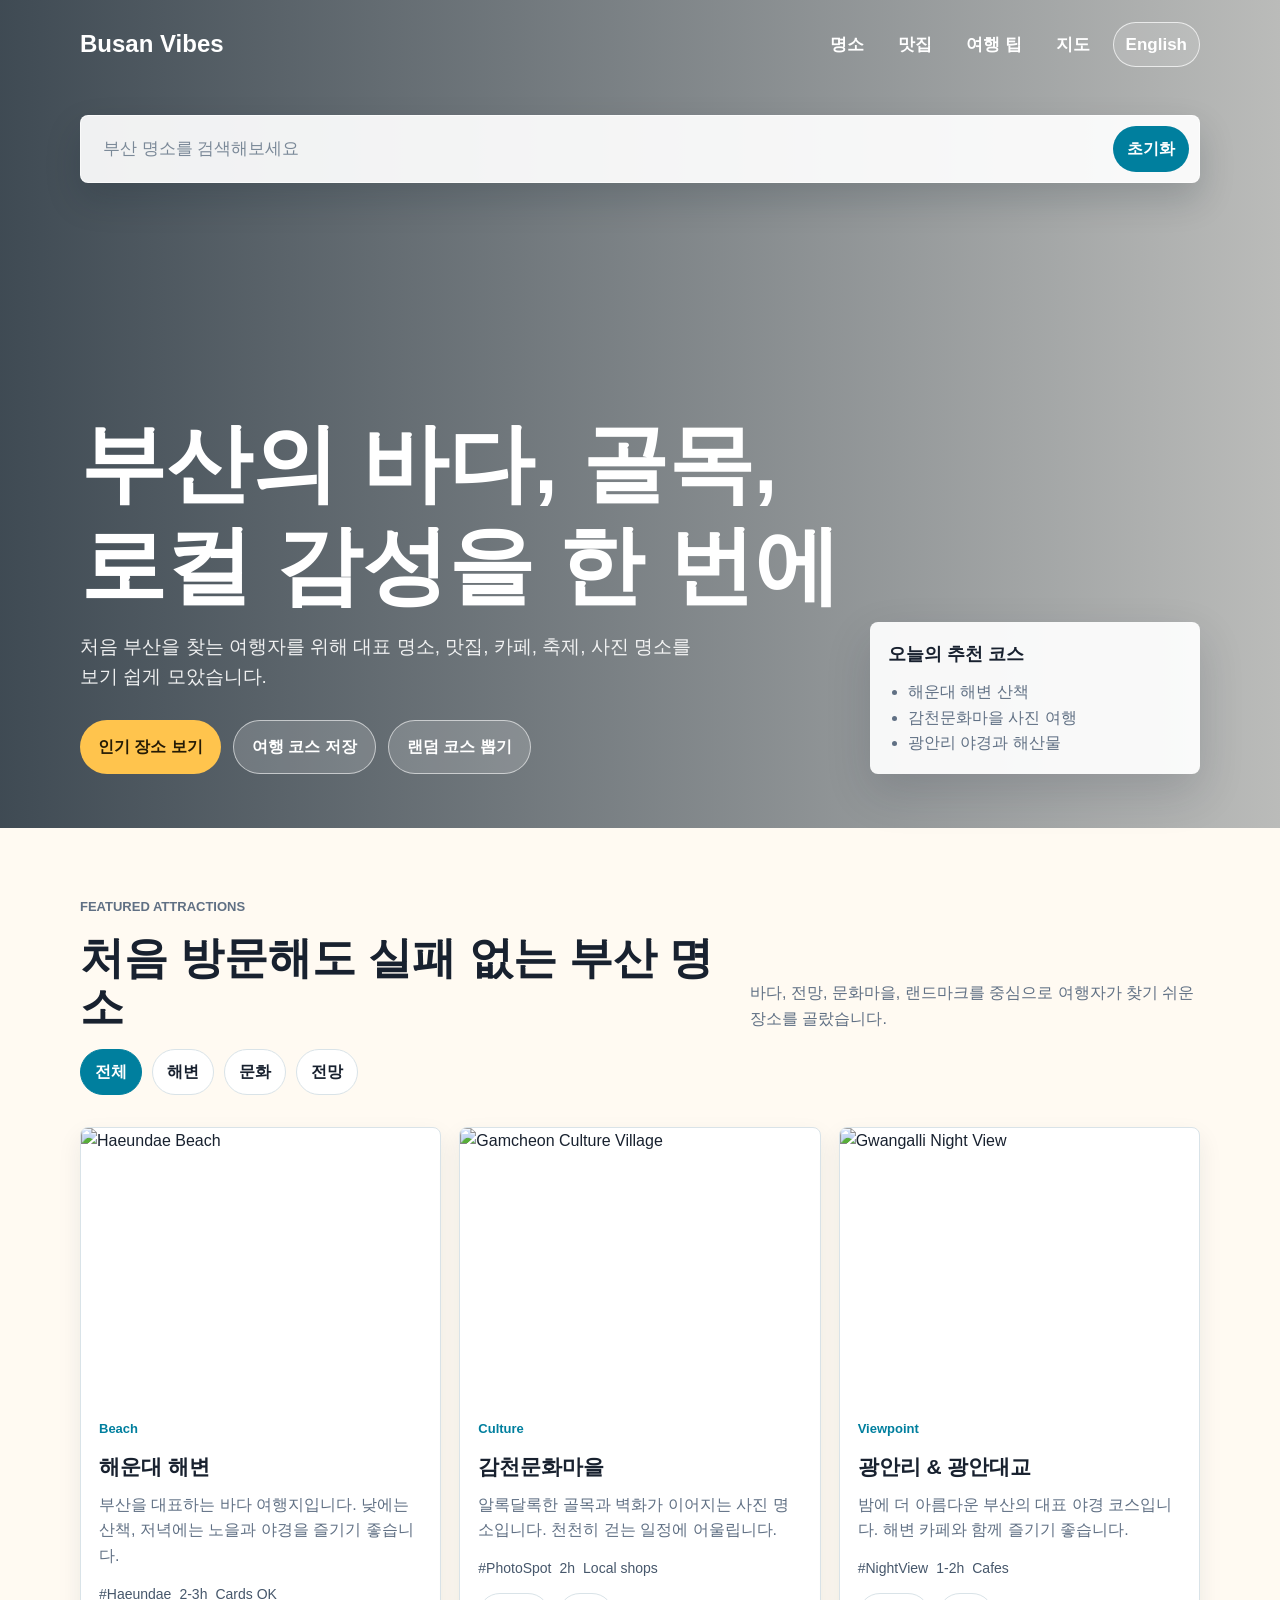
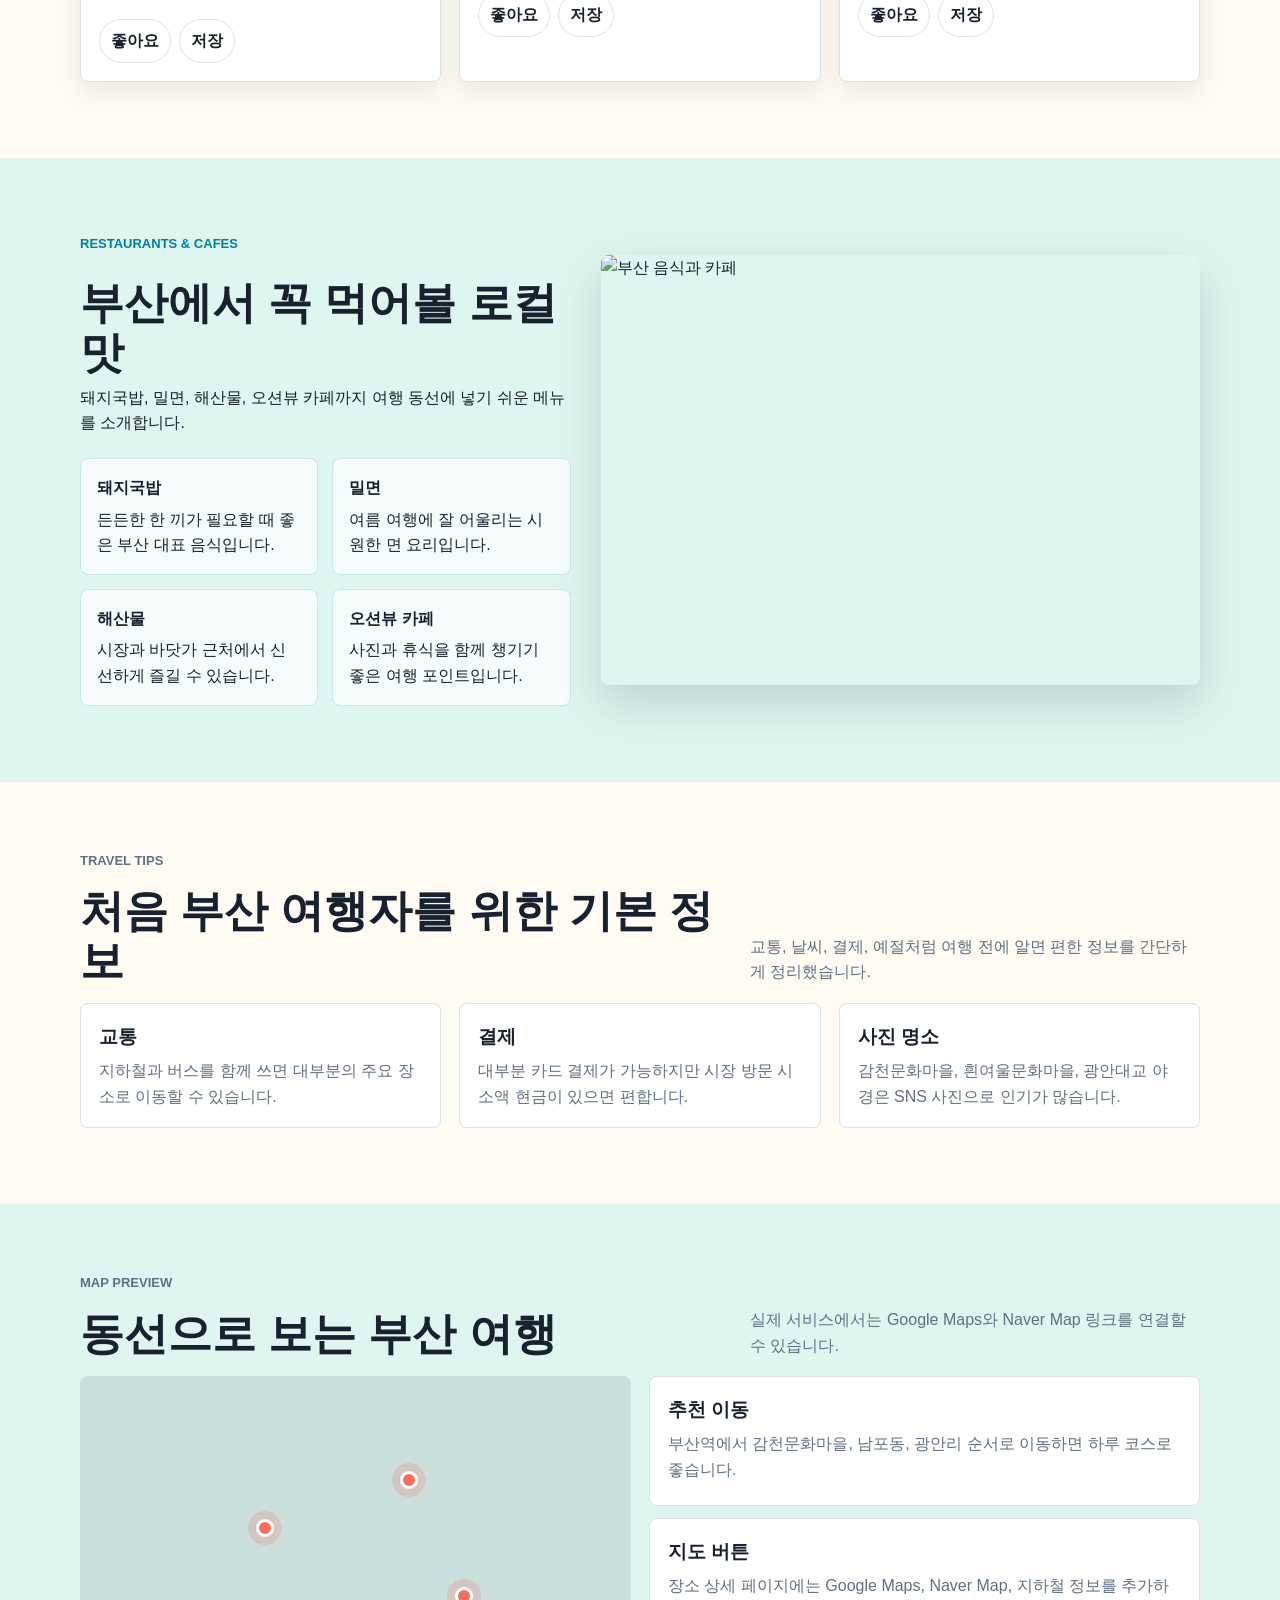
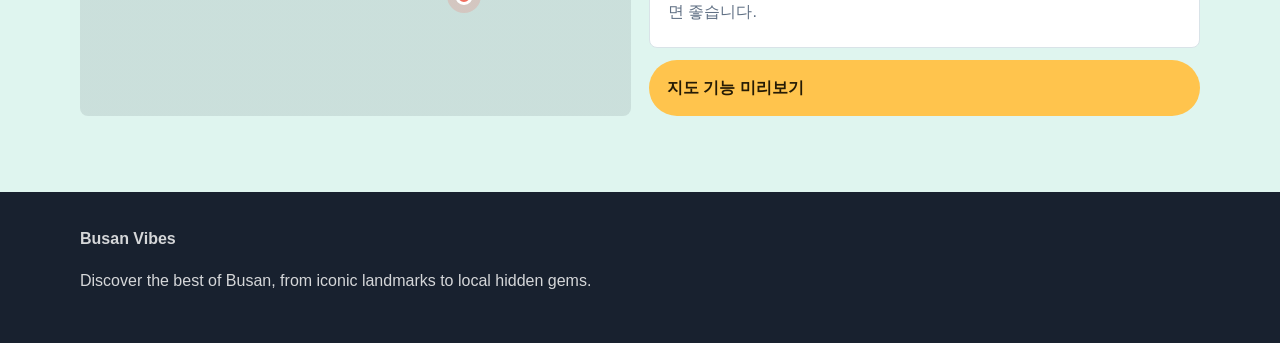
==== commit fac0a984: "chore: replace placeholder SVGs with real Unsplash photos" ====
--- a/index.html
+++ b/index.html
@@ -60,7 +60,7 @@
       color: var(--white);
       background:
         linear-gradient(90deg, rgba(9, 25, 39, 0.78), rgba(9, 25, 39, 0.28)),
-        url("data:image/svg+xml,%3Csvg xmlns='http://www.w3.org/2000/svg' viewBox='0 0 1600 1000'%3E%3Cdefs%3E%3ClinearGradient id='sky' x1='0' y1='0' x2='0' y2='1'%3E%3Cstop stop-color='%2386d9ff'/%3E%3Cstop offset='0.58' stop-color='%23f8d28b'/%3E%3Cstop offset='1' stop-color='%230b6f91'/%3E%3C/linearGradient%3E%3ClinearGradient id='sea' x1='0' y1='0' x2='1' y2='1'%3E%3Cstop stop-color='%230079a7'/%3E%3Cstop offset='1' stop-color='%230a4258'/%3E%3C/linearGradient%3E%3C/defs%3E%3Crect width='1600' height='1000' fill='url(%23sky)'/%3E%3Crect y='570' width='1600' height='430' fill='url(%23sea)'/%3E%3Cpath d='M0 610 C220 560 350 650 520 600 C700 545 850 645 1040 590 C1240 535 1400 610 1600 560 L1600 1000 L0 1000 Z' fill='%23055f80' opacity='.7'/%3E%3Ccircle cx='1240' cy='205' r='78' fill='%23ffd36b'/%3E%3Cpath d='M80 520 L210 365 L350 520 Z M300 520 L475 315 L670 520 Z M1110 520 L1260 355 L1410 520 Z' fill='%2328424c' opacity='.7'/%3E%3Cg fill='%2323313c'%3E%3Crect x='760' y='260' width='78' height='305' rx='4'/%3E%3Crect x='858' y='205' width='88' height='360' rx='4'/%3E%3Crect x='970' y='285' width='68' height='280' rx='4'/%3E%3Crect x='1060' y='235' width='95' height='330' rx='4'/%3E%3Crect x='1180' y='330' width='62' height='235' rx='4'/%3E%3C/g%3E%3Cg fill='%23ffffff' opacity='.55'%3E%3Cpath d='M60 710 C190 675 300 735 430 700' fill='none' stroke='%23fff' stroke-width='8'/%3E%3Cpath d='M760 755 C900 715 1040 780 1200 740' fill='none' stroke='%23fff' stroke-width='8'/%3E%3C/g%3E%3C/svg%3E") center/cover;
+        url("https://images.unsplash.com/photo-1542156822-6929c7db53d2?auto=format&fit=crop&w=1800&q=80") center/cover;
       display: flex;
       flex-direction: column;
     }
@@ -466,7 +466,7 @@
       min-height: 340px;
       background:
         linear-gradient(rgba(24, 33, 47, 0.1), rgba(24, 33, 47, 0.1)),
-        url("data:image/svg+xml,%3Csvg xmlns='http://www.w3.org/2000/svg' viewBox='0 0 900 620'%3E%3Crect width='900' height='620' fill='%23dff5ef'/%3E%3Cpath d='M0 100 C160 135 230 70 350 120 C500 185 610 85 900 135 L900 620 L0 620 Z' fill='%2399d8cf'/%3E%3Cpath d='M40 410 C190 330 280 480 430 390 S680 300 860 390' fill='none' stroke='%23ffffff' stroke-width='34' stroke-linecap='round'/%3E%3Cpath d='M80 170 L260 260 L420 210 L620 310 L840 240' fill='none' stroke='%23007f9e' stroke-width='18' stroke-linecap='round' stroke-linejoin='round'/%3E%3Cg fill='%23f06f5f'%3E%3Ccircle cx='260' cy='260' r='18'/%3E%3Ccircle cx='620' cy='310' r='18'/%3E%3Ccircle cx='420' cy='210' r='18'/%3E%3C/g%3E%3Cg fill='%2318212f' opacity='.18'%3E%3Crect x='120' y='470' width='120' height='58' rx='8'/%3E%3Crect x='510' y='90' width='150' height='66' rx='8'/%3E%3Crect x='680' y='445' width='110' height='58' rx='8'/%3E%3C/g%3E%3C/svg%3E") center/cover;
+        url("https://images.unsplash.com/photo-1556741533-f6acd647d2fb?auto=format&fit=crop&w=1200&q=80") center/cover;
       border-radius: 8px;
       position: relative;
       overflow: hidden;
@@ -754,7 +754,7 @@
 
         <div class="grid" id="placeGrid">
           <article class="card" data-category="beach">
-            <img loading="lazy" src="data:image/svg+xml,%3Csvg xmlns='http://www.w3.org/2000/svg' viewBox='0 0 900 675'%3E%3Cdefs%3E%3ClinearGradient id='s' x1='0' y1='0' x2='0' y2='1'%3E%3Cstop stop-color='%2388d8ff'/%3E%3Cstop offset='.58' stop-color='%23f8d9a0'/%3E%3Cstop offset='.59' stop-color='%230981ad'/%3E%3Cstop offset='1' stop-color='%23075b7b'/%3E%3C/linearGradient%3E%3C/defs%3E%3Crect width='900' height='675' fill='url(%23s)'/%3E%3Ccircle cx='720' cy='110' r='54' fill='%23ffd56a'/%3E%3Cpath d='M0 440 C120 405 230 470 360 430 C510 385 640 455 900 405 L900 675 L0 675 Z' fill='%2300668b' opacity='.76'/%3E%3Cpath d='M0 505 C150 475 290 535 430 500 C610 455 760 520 900 490 L900 675 L0 675 Z' fill='%23f4d39f'/%3E%3Cg fill='%2322333f'%3E%3Crect x='540' y='185' width='52' height='235' rx='4'/%3E%3Crect x='610' y='130' width='64' height='290' rx='4'/%3E%3Crect x='692' y='200' width='44' height='220' rx='4'/%3E%3Crect x='754' y='160' width='58' height='260' rx='4'/%3E%3C/g%3E%3Cg stroke='%23fff' stroke-width='7' opacity='.6' fill='none'%3E%3Cpath d='M70 548 C165 530 250 565 340 545'/%3E%3Cpath d='M515 562 C615 540 710 575 820 550'/%3E%3C/g%3E%3Cg fill='%23f06f5f'%3E%3Ccircle cx='210' cy='575' r='12'/%3E%3Ccircle cx='270' cy='585' r='10'/%3E%3Ccircle cx='330' cy='572' r='11'/%3E%3C/g%3E%3C/svg%3E" alt="해운대 해변">
+            <img loading="lazy" src="https://images.unsplash.com/photo-1507525428034-b723cf961d3e?auto=format&fit=crop&w=900&q=80" alt="Haeundae Beach">
             <div class="card-body">
               <span class="tag" data-ko="Beach" data-en="Beach" data-fr="Plage">Beach</span>
               <h3 data-ko="해운대 해변" data-en="Haeundae Beach" data-fr="Plage de Haeundae">해운대 해변</h3>
@@ -764,7 +764,7 @@
           </article>
 
           <article class="card" data-category="culture">
-            <img loading="lazy" src="data:image/svg+xml,%3Csvg xmlns='http://www.w3.org/2000/svg' viewBox='0 0 900 675'%3E%3Crect width='900' height='675' fill='%23bfe8ff'/%3E%3Cpath d='M0 350 C170 240 250 300 380 210 C520 115 700 170 900 80 L900 675 L0 675 Z' fill='%235b7c71'/%3E%3Cg%3E%3Crect x='90' y='370' width='130' height='95' fill='%23f06f5f'/%3E%3Crect x='235' y='335' width='120' height='105' fill='%23ffc44d'/%3E%3Crect x='370' y='300' width='135' height='110' fill='%23007f9e'/%3E%3Crect x='520' y='265' width='125' height='112' fill='%23ff9f7b'/%3E%3Crect x='660' y='230' width='130' height='115' fill='%2384c7a0'/%3E%3Crect x='145' y='290' width='105' height='90' fill='%23f7efe0'/%3E%3Crect x='290' y='260' width='115' height='85' fill='%23e85d75'/%3E%3Crect x='440' y='220' width='112' height='90' fill='%23ffe08a'/%3E%3C/g%3E%3Cg fill='%2320333f' opacity='.75'%3E%3Crect x='120' y='405' width='26' height='36'/%3E%3Crect x='270' y='370' width='26' height='36'/%3E%3Crect x='405' y='335' width='26' height='36'/%3E%3Crect x='555' y='300' width='26' height='36'/%3E%3C/g%3E%3Cpath d='M0 515 C250 455 475 555 900 470 L900 675 L0 675 Z' fill='%23f8d7a3'/%3E%3C/svg%3E" alt="감천문화마을">
+            <img loading="lazy" src="https://images.unsplash.com/photo-1543002588-bfa74002ed4d?auto=format&fit=crop&w=900&q=80" alt="Gamcheon Culture Village">
             <div class="card-body">
               <span class="tag" data-ko="Culture" data-en="Culture" data-fr="Culture">Culture</span>
               <h3 data-ko="감천문화마을" data-en="Gamcheon Culture Village" data-fr="Village culturel de Gamcheon">감천문화마을</h3>
@@ -774,7 +774,7 @@
           </article>
 
           <article class="card" data-category="view">
-            <img loading="lazy" src="data:image/svg+xml,%3Csvg xmlns='http://www.w3.org/2000/svg' viewBox='0 0 900 675'%3E%3Cdefs%3E%3ClinearGradient id='n' x1='0' y1='0' x2='0' y2='1'%3E%3Cstop stop-color='%23111d3a'/%3E%3Cstop offset='.62' stop-color='%231a4468'/%3E%3Cstop offset='.63' stop-color='%23072f4a'/%3E%3Cstop offset='1' stop-color='%23031c30'/%3E%3C/linearGradient%3E%3C/defs%3E%3Crect width='900' height='675' fill='url(%23n)'/%3E%3Ccircle cx='705' cy='115' r='46' fill='%23ffe6a1'/%3E%3Cg fill='%23f8d66d'%3E%3Ccircle cx='110' cy='95' r='3'/%3E%3Ccircle cx='260' cy='140' r='2'/%3E%3Ccircle cx='410' cy='75' r='3'/%3E%3Ccircle cx='805' cy='205' r='2'/%3E%3C/g%3E%3Cg fill='%230b1322'%3E%3Crect x='120' y='270' width='65' height='190'/%3E%3Crect x='210' y='225' width='78' height='235'/%3E%3Crect x='315' y='300' width='56' height='160'/%3E%3Crect x='615' y='245' width='70' height='215'/%3E%3Crect x='710' y='295' width='58' height='165'/%3E%3C/g%3E%3Cpath d='M60 430 C190 330 300 330 450 430 C600 530 720 530 850 430' fill='none' stroke='%23ffc44d' stroke-width='14'/%3E%3Cpath d='M60 430 C190 330 300 330 450 430 C600 530 720 530 850 430' fill='none' stroke='%23ffffff' stroke-width='3' opacity='.8'/%3E%3Cg stroke='%23ffc44d' stroke-width='5'%3E%3Cpath d='M190 350 L170 465'/%3E%3Cpath d='M450 430 L450 520'/%3E%3Cpath d='M720 505 L745 430'/%3E%3C/g%3E%3Cpath d='M0 520 C200 490 310 545 480 510 C650 475 770 540 900 500 L900 675 L0 675 Z' fill='%23051b2e'/%3E%3C/svg%3E" alt="부산 야경">
+            <img loading="lazy" src="https://images.unsplash.com/photo-1546525848-3ce03ca516f6?auto=format&fit=crop&w=900&q=80" alt="Gwangalli Night View">
             <div class="card-body">
               <span class="tag" data-ko="Viewpoint" data-en="Viewpoint" data-fr="Point de vue">Viewpoint</span>
               <h3 data-ko="광안리 & 광안대교" data-en="Gwangalli & Diamond Bridge" data-fr="Gwangalli & Pont Diamond">광안리 & 광안대교</h3>
@@ -812,7 +812,7 @@
             </div>
           </div>
         </div>
-        <img class="feature-image" loading="lazy" src="data:image/svg+xml,%3Csvg xmlns='http://www.w3.org/2000/svg' viewBox='0 0 1000 760'%3E%3Crect width='1000' height='760' fill='%23fff4dd'/%3E%3Crect y='430' width='1000' height='330' fill='%23dff5ef'/%3E%3Cellipse cx='510' cy='455' rx='330' ry='155' fill='%23ffffff'/%3E%3Cellipse cx='510' cy='455' rx='255' ry='108' fill='%23f6b25f'/%3E%3Cellipse cx='510' cy='455' rx='210' ry='78' fill='%238b4b2f'/%3E%3Cg fill='%23f8e0b0'%3E%3Ccircle cx='390' cy='430' r='30'/%3E%3Ccircle cx='460' cy='485' r='34'/%3E%3Ccircle cx='560' cy='425' r='32'/%3E%3Ccircle cx='635' cy='485' r='28'/%3E%3C/g%3E%3Cg fill='%2376b86f'%3E%3Cellipse cx='450' cy='390' rx='48' ry='18' transform='rotate(-18 450 390)'/%3E%3Cellipse cx='590' cy='392' rx='50' ry='18' transform='rotate(16 590 392)'/%3E%3C/g%3E%3Crect x='105' y='220' width='165' height='260' rx='38' fill='%23ffffff'/%3E%3Crect x='125' y='245' width='125' height='195' rx='28' fill='%23007f9e' opacity='.82'/%3E%3Cellipse cx='187' cy='235' rx='70' ry='20' fill='%23ffffff'/%3E%3Cpath d='M720 270 C800 225 890 280 870 365 C850 450 735 465 690 395 C650 330 665 300 720 270 Z' fill='%23ffc44d'/%3E%3Cpath d='M735 290 C790 260 840 295 830 345 C815 405 735 410 715 365 C695 325 705 305 735 290 Z' fill='%23f06f5f' opacity='.78'/%3E%3C/svg%3E" alt="부산 음식과 카페">
+        <img class="feature-image" loading="lazy" src="https://images.unsplash.com/photo-1555992336-dae0e35b0cd5?auto=format&fit=crop&w=1000&q=80" alt="부산 음식과 카페">
       </div>
     </section>
 
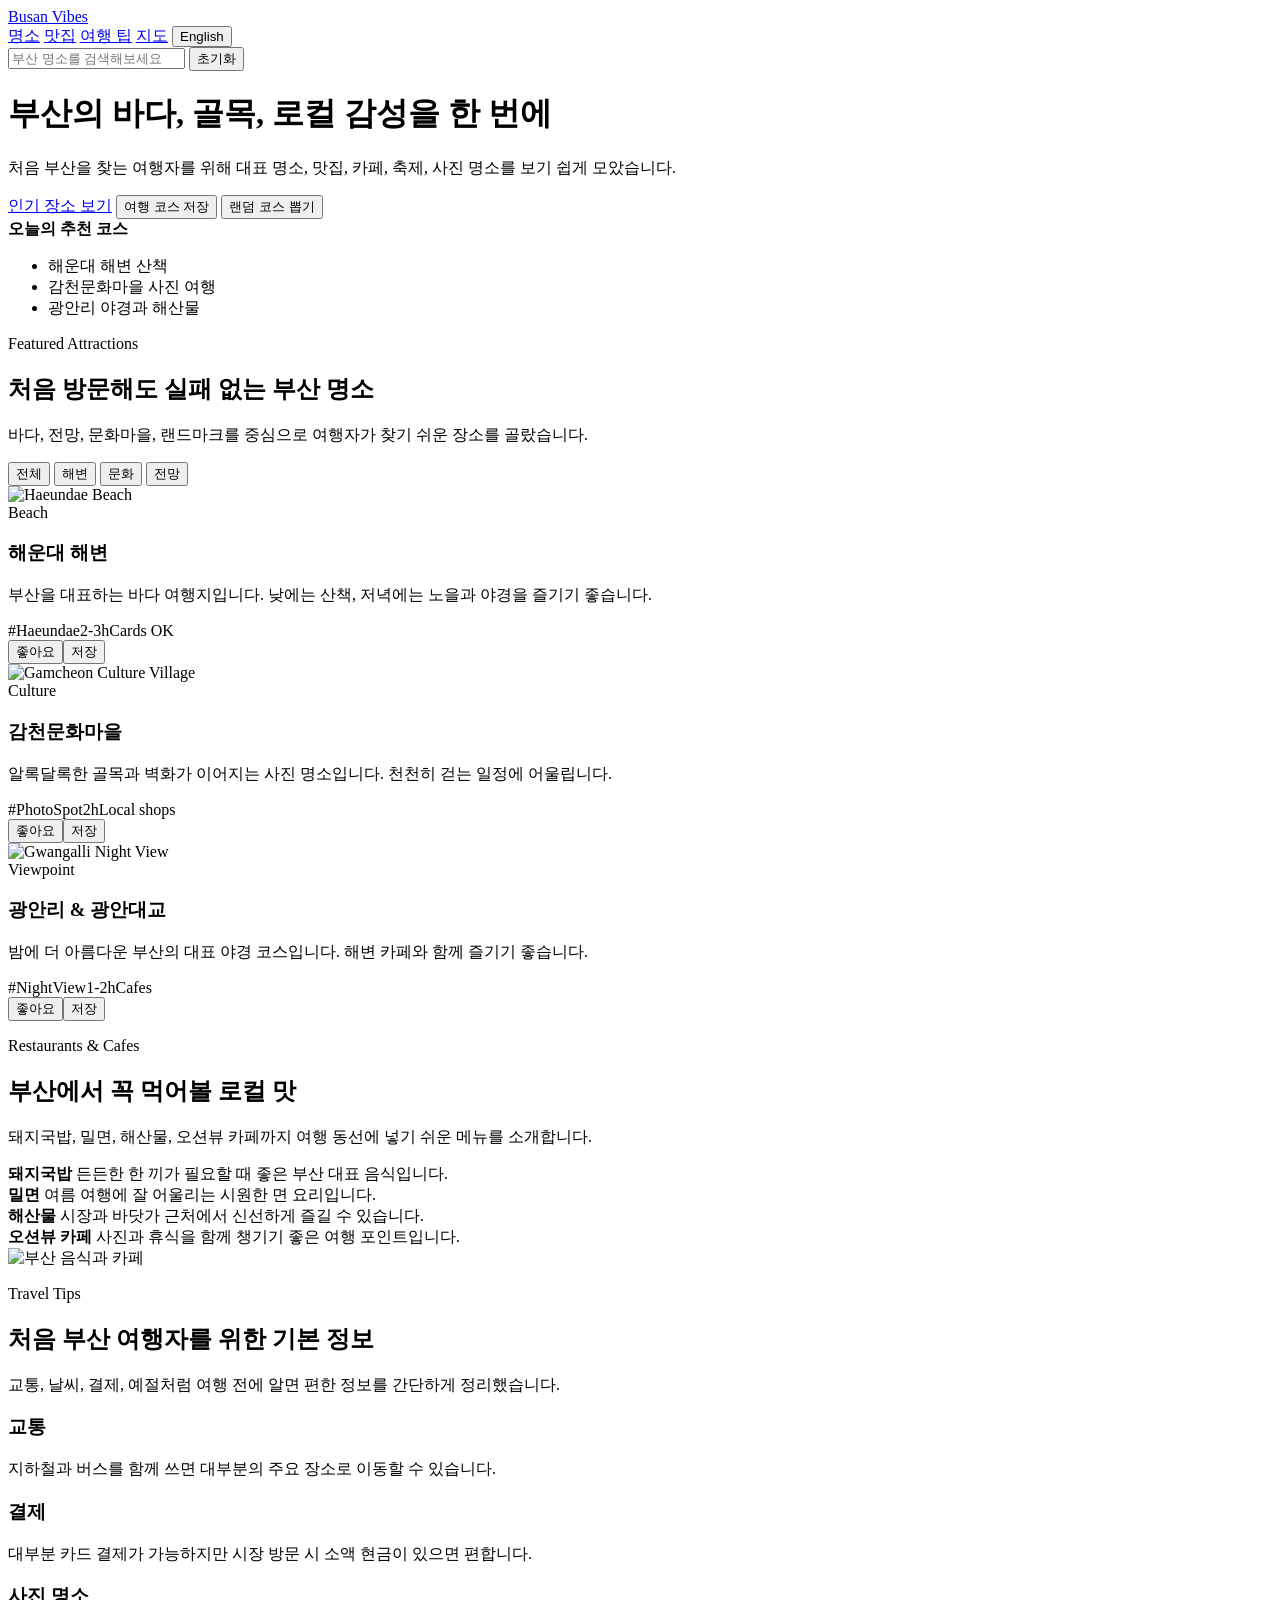
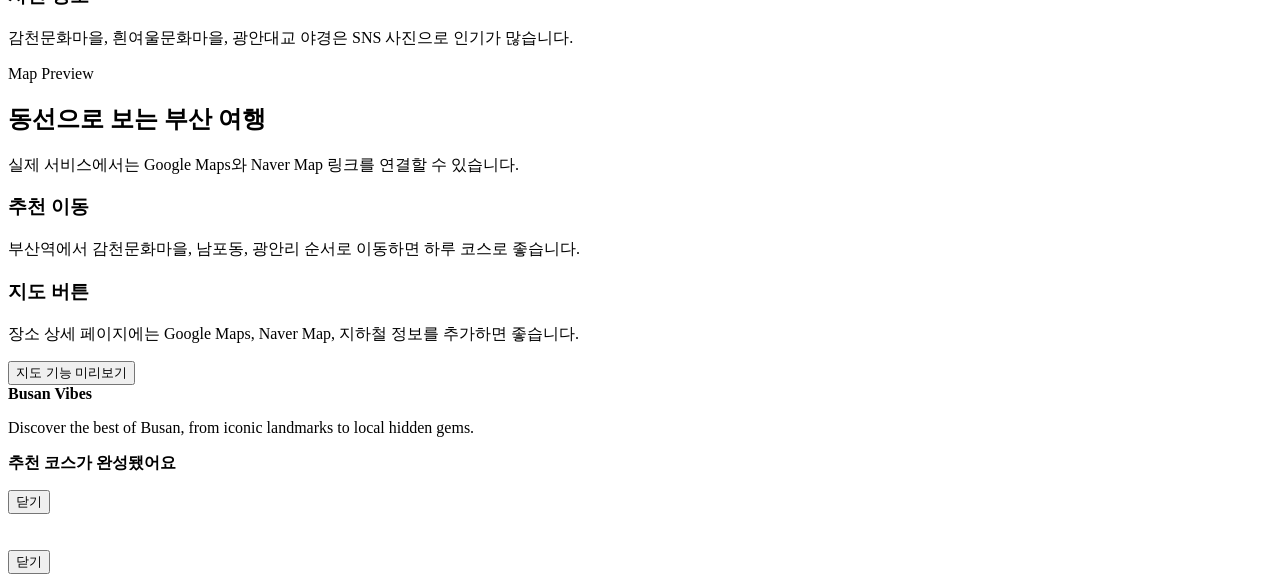
==== commit dd1923a3: "Chore : Create SubPages" ====
--- a/index.html
+++ b/index.html
@@ -9,684 +9,7 @@
     <meta property="og:description" content="Discover Busan: beaches, food, cultural spots, maps and travel tips (KO/EN/FR)">
     <meta property="og:type" content="website">
     <meta name="twitter:card" content="summary_large_image">
-  <style>
-    :root {
-      --ink: #18212f;
-      --muted: #607084;
-      --sea: #007f9e;
-      --coral: #f06f5f;
-      --sun: #ffc44d;
-      --mint: #dff5ef;
-      --paper: #fffaf2;
-      --line: #d9e3e8;
-      --white: #ffffff;
-      --shadow: 0 18px 45px rgba(24, 33, 47, 0.16);
-    }
-
-    * {
-      box-sizing: border-box;
-    }
-
-    body {
-      margin: 0;
-      font-family: Arial, "Noto Sans KR", sans-serif;
-      color: var(--ink);
-      background: var(--paper);
-      line-height: 1.6;
-    }
-
-    .scroll-progress {
-      position: fixed;
-      top: 0;
-      left: 0;
-      width: 0%;
-      height: 5px;
-      background: linear-gradient(90deg, var(--sun), var(--coral), var(--sea));
-      z-index: 50;
-      transition: width 0.08s linear;
-    }
-
-    a {
-      color: inherit;
-      text-decoration: none;
-    }
-
-    button {
-      font: inherit;
-    }
-
-    .hero {
-      min-height: 92vh;
-      color: var(--white);
-      background:
-        linear-gradient(90deg, rgba(9, 25, 39, 0.78), rgba(9, 25, 39, 0.28)),
-        url("https://images.unsplash.com/photo-1542156822-6929c7db53d2?auto=format&fit=crop&w=1800&q=80") center/cover;
-      display: flex;
-      flex-direction: column;
-    }
-
-    .nav {
-      width: min(1120px, calc(100% - 32px));
-      margin: 0 auto;
-      padding: 22px 0;
-      display: flex;
-      align-items: center;
-      justify-content: space-between;
-      gap: 16px;
-    }
-
-    .logo {
-      font-size: 24px;
-      font-weight: 800;
-      letter-spacing: 0;
-    }
-
-    .nav-links {
-      display: flex;
-      align-items: center;
-      gap: 12px;
-      font-size: 17px;
-      font-weight: 700;
-    }
-
-    .nav-links a {
-      border-radius: 999px;
-      padding: 8px 11px;
-      transition: background 0.18s ease, color 0.18s ease, transform 0.18s ease;
-    }
-
-    .nav-links a:hover,
-    .nav-links a.active {
-      background: rgba(255, 255, 255, 0.18);
-      color: var(--sun);
-      transform: translateY(-2px);
-    }
-
-    .nav-links a:active {
-      transform: translateY(0) scale(0.96);
-      background: rgba(255, 196, 77, 0.24);
-    }
-
-    .lang-toggle {
-      border: 1px solid rgba(255, 255, 255, 0.7);
-      color: var(--white);
-      background: rgba(255, 255, 255, 0.12);
-      padding: 8px 12px;
-      border-radius: 999px;
-      cursor: pointer;
-      transition: background 0.18s ease, transform 0.18s ease;
-    }
-
-    .lang-toggle:hover {
-      background: rgba(255, 255, 255, 0.22);
-      transform: translateY(-2px);
-    }
-
-    .top-search {
-      width: min(1120px, calc(100% - 32px));
-      margin: 26px auto 0;
-      display: grid;
-      grid-template-columns: 1fr auto;
-      gap: 10px;
-      align-items: center;
-      background: rgba(255, 255, 255, 0.92);
-      border: 1px solid rgba(255, 255, 255, 0.65);
-      border-radius: 8px;
-      padding: 10px;
-      box-shadow: 0 16px 35px rgba(9, 25, 39, 0.18);
-    }
-
-    .top-search input {
-      width: 100%;
-      border: 0;
-      outline: 0;
-      background: transparent;
-      color: var(--ink);
-      font-size: 17px;
-      padding: 10px 12px;
-    }
-
-    .top-search input::placeholder {
-      color: #7b8998;
-    }
-
-    .search-clear {
-      border: 0;
-      border-radius: 999px;
-      background: var(--sea);
-      color: var(--white);
-      padding: 10px 14px;
-      font-weight: 800;
-      cursor: pointer;
-      transition: transform 0.18s ease, background 0.18s ease;
-    }
-
-    .search-clear:hover {
-      background: var(--coral);
-      transform: translateY(-2px);
-    }
-
-    .search-status {
-      width: min(1120px, calc(100% - 32px));
-      min-height: 24px;
-      margin: 8px auto 0;
-      color: rgba(255, 255, 255, 0.92);
-      font-weight: 700;
-      text-shadow: 0 1px 8px rgba(9, 25, 39, 0.45);
-    }
-
-    .hero-inner {
-      width: min(1120px, calc(100% - 32px));
-      margin: auto auto 54px;
-      display: grid;
-      grid-template-columns: minmax(0, 1fr) 330px;
-      gap: 28px;
-      align-items: end;
-    }
-
-    .hero h1 {
-      max-width: 760px;
-      margin: -34px 0 24px;
-      font-size: clamp(46px, 8vw, 86px);
-      line-height: 0.98;
-      letter-spacing: 0;
-    }
-
-    .hero h1 .title-line {
-      display: block;
-      margin-top: 18px;
-    }
-
-    .hero p {
-      max-width: 620px;
-      margin: 0 0 28px;
-      font-size: 19px;
-      color: rgba(255, 255, 255, 0.9);
-    }
-
-    .hero-actions {
-      display: flex;
-      flex-wrap: wrap;
-      gap: 12px;
-    }
-
-    .btn {
-      border: 0;
-      border-radius: 999px;
-      padding: 13px 18px;
-      cursor: pointer;
-      font-weight: 700;
-      display: inline-flex;
-      align-items: center;
-      gap: 8px;
-      transition: transform 0.2s ease, box-shadow 0.2s ease;
-    }
-
-    .btn:hover {
-      transform: translateY(-2px);
-      box-shadow: 0 10px 24px rgba(24, 33, 47, 0.18);
-    }
-
-    .btn-primary {
-      background: var(--sun);
-      color: #251b05;
-    }
-
-    .btn-secondary {
-      background: rgba(255, 255, 255, 0.16);
-      color: var(--white);
-      border: 1px solid rgba(255, 255, 255, 0.58);
-    }
-
-    .quick-panel {
-      background: rgba(255, 255, 255, 0.93);
-      color: var(--ink);
-      border-radius: 8px;
-      padding: 18px;
-      box-shadow: var(--shadow);
-    }
-
-    .quick-panel strong {
-      display: block;
-      margin-bottom: 10px;
-      font-size: 18px;
-    }
-
-    .quick-panel ul {
-      margin: 0;
-      padding-left: 20px;
-      color: var(--muted);
-    }
-
-    main {
-      overflow: hidden;
-    }
-
-    section {
-      padding: 76px 0;
-    }
-
-    .wrap {
-      width: min(1120px, calc(100% - 32px));
-      margin: 0 auto;
-    }
-
-    .section-head {
-      display: flex;
-      align-items: end;
-      justify-content: space-between;
-      gap: 20px;
-      margin-bottom: 26px;
-    }
-
-    .eyebrow {
-      margin: 0 0 16px;
-      color: var(--sea);
-      font-weight: 800;
-      text-transform: uppercase;
-      font-size: 13px;
-    }
-
-    .section-head .eyebrow {
-      transform: translateY(-7px);
-    }
-
-    h2 {
-      margin: 0;
-      font-size: clamp(28px, 4vw, 44px);
-      line-height: 1.12;
-      letter-spacing: 0;
-      transform: translateY(8px);
-    }
-
-    .section-head p {
-      max-width: 450px;
-      margin: 0;
-      color: var(--muted);
-      transform: translateY(8px);
-    }
-
-    .filters {
-      display: flex;
-      gap: 10px;
-      overflow-x: auto;
-      padding-bottom: 8px;
-      margin-bottom: 24px;
-    }
-
-    .chip {
-      flex: 0 0 auto;
-      border: 1px solid var(--line);
-      background: var(--white);
-      color: var(--ink);
-      padding: 9px 14px;
-      border-radius: 999px;
-      cursor: pointer;
-      font-weight: 700;
-    }
-
-    .chip.active {
-      background: var(--sea);
-      border-color: var(--sea);
-      color: var(--white);
-    }
-
-    .grid {
-      display: grid;
-      grid-template-columns: repeat(3, minmax(0, 1fr));
-      gap: 18px;
-    }
-
-    .card {
-      background: var(--white);
-      border: 1px solid var(--line);
-      border-radius: 8px;
-      overflow: hidden;
-      box-shadow: 0 10px 25px rgba(24, 33, 47, 0.08);
-      cursor: pointer;
-      transform: translateY(18px);
-      opacity: 0;
-      transition: transform 0.35s ease, opacity 0.35s ease, box-shadow 0.25s ease;
-    }
-
-    .card.reveal {
-      transform: translateY(0);
-      opacity: 1;
-    }
-
-    .card:hover {
-      transform: translateY(-7px);
-      box-shadow: 0 20px 42px rgba(24, 33, 47, 0.18);
-    }
-
-    .card img {
-      width: 100%;
-      aspect-ratio: 4 / 3;
-      object-fit: cover;
-      display: block;
-    }
-
-    .card-body {
-      padding: 18px;
-    }
-
-    .tag {
-      display: inline-block;
-      margin-bottom: 10px;
-      color: var(--sea);
-      font-size: 13px;
-      font-weight: 800;
-    }
-
-    .card h3 {
-      margin: 0 0 8px;
-      font-size: 21px;
-    }
-
-    .card p {
-      margin: 0 0 14px;
-      color: var(--muted);
-    }
-
-    .meta {
-      display: flex;
-      flex-wrap: wrap;
-      gap: 8px;
-      color: #46576b;
-      font-size: 14px;
-    }
-
-    .card-actions {
-      display: flex;
-      gap: 8px;
-      margin-top: 14px;
-    }
-
-    .mini-btn {
-      border: 1px solid var(--line);
-      background: var(--white);
-      border-radius: 999px;
-      padding: 8px 11px;
-      cursor: pointer;
-      font-weight: 700;
-      color: var(--ink);
-    }
-
-    .mini-btn.active {
-      background: var(--coral);
-      border-color: var(--coral);
-      color: var(--white);
-    }
-
-    .band {
-      background: var(--mint);
-    }
-
-    .split {
-      display: grid;
-      grid-template-columns: 0.9fr 1.1fr;
-      gap: 30px;
-      align-items: center;
-    }
-
-    .feature-image {
-      width: 100%;
-      min-height: 430px;
-      border-radius: 8px;
-      object-fit: cover;
-      box-shadow: var(--shadow);
-    }
-
-    .tips {
-      display: grid;
-      grid-template-columns: repeat(2, minmax(0, 1fr));
-      gap: 14px;
-      margin-top: 22px;
-    }
-
-    .tip {
-      background: rgba(255, 255, 255, 0.72);
-      border: 1px solid rgba(0, 127, 158, 0.18);
-      border-radius: 8px;
-      padding: 16px;
-    }
-
-    .tip strong {
-      display: block;
-      margin-bottom: 6px;
-    }
-
-    .map-area {
-      display: grid;
-      grid-template-columns: 1fr 1fr;
-      gap: 18px;
-    }
-
-    .map-box {
-      min-height: 340px;
-      background:
-        linear-gradient(rgba(24, 33, 47, 0.1), rgba(24, 33, 47, 0.1)),
-        url("https://images.unsplash.com/photo-1556741533-f6acd647d2fb?auto=format&fit=crop&w=1200&q=80") center/cover;
-      border-radius: 8px;
-      position: relative;
-      overflow: hidden;
-    }
-
-    .pin {
-      position: absolute;
-      width: 18px;
-      height: 18px;
-      border-radius: 50%;
-      background: var(--coral);
-      border: 3px solid var(--white);
-      box-shadow: 0 0 0 8px rgba(240, 111, 95, 0.22);
-      animation: pulsePin 1.8s infinite;
-    }
-
-    .pin.one {
-      left: 32%;
-      top: 42%;
-    }
-
-    .pin.two {
-      left: 58%;
-      top: 28%;
-    }
-
-    .pin.three {
-      left: 68%;
-      top: 62%;
-    }
-
-    .info-list {
-      display: grid;
-      gap: 12px;
-    }
-
-    .info-item {
-      background: var(--white);
-      border: 1px solid var(--line);
-      border-radius: 8px;
-      padding: 18px;
-    }
-
-    .info-item h3 {
-      margin: 0 0 6px;
-    }
-
-    .info-item p {
-      margin: 0;
-      color: var(--muted);
-    }
-
-    footer {
-      padding: 34px 0;
-      background: #18212f;
-      color: rgba(255, 255, 255, 0.82);
-    }
-
-    .toast {
-      position: fixed;
-      right: 18px;
-      bottom: 18px;
-      max-width: 320px;
-      background: var(--ink);
-      color: var(--white);
-      border-radius: 8px;
-      padding: 14px 16px;
-      box-shadow: var(--shadow);
-      transform: translateY(22px);
-      opacity: 0;
-      pointer-events: none;
-      transition: 0.25s ease;
-      z-index: 20;
-    }
-
-    .toast.show {
-      transform: translateY(0);
-      opacity: 1;
-    }
-
-    .modal-backdrop {
-      position: fixed;
-      inset: 0;
-      background: rgba(10, 18, 28, 0.62);
-      display: none;
-      align-items: center;
-      justify-content: center;
-      padding: 18px;
-      z-index: 40;
-    }
-
-    .modal-backdrop.show {
-      display: flex;
-    }
-
-    .modal {
-      width: min(560px, 100%);
-      background: var(--white);
-      border-radius: 8px;
-      overflow: hidden;
-      box-shadow: var(--shadow);
-      transform: scale(0.94);
-      animation: popIn 0.2s ease forwards;
-    }
-
-    .modal img {
-      width: 100%;
-      aspect-ratio: 16 / 9;
-      object-fit: cover;
-      display: block;
-    }
-
-    .modal-body {
-      padding: 20px;
-    }
-
-    .modal-body h3 {
-      margin: 0 0 8px;
-      font-size: 26px;
-    }
-
-    .modal-body p {
-      margin: 0 0 16px;
-      color: var(--muted);
-    }
-
-    .route-drawer {
-      position: fixed;
-      left: 18px;
-      bottom: 18px;
-      width: min(360px, calc(100% - 36px));
-      background: var(--white);
-      border: 1px solid var(--line);
-      border-radius: 8px;
-      padding: 16px;
-      box-shadow: var(--shadow);
-      transform: translateY(24px);
-      opacity: 0;
-      pointer-events: none;
-      transition: 0.25s ease;
-      z-index: 30;
-    }
-
-    .route-drawer.show {
-      transform: translateY(0);
-      opacity: 1;
-      pointer-events: auto;
-    }
-
-    .route-drawer strong {
-      display: block;
-      margin-bottom: 8px;
-    }
-
-    .route-drawer ol {
-      margin: 0 0 12px;
-      padding-left: 22px;
-      color: var(--muted);
-    }
-
-    @keyframes pulsePin {
-      0% {
-        box-shadow: 0 0 0 0 rgba(240, 111, 95, 0.45);
-      }
-
-      100% {
-        box-shadow: 0 0 0 18px rgba(240, 111, 95, 0);
-      }
-    }
-
-    @keyframes popIn {
-      to {
-        transform: scale(1);
-      }
-    }
-
-    @media (max-width: 820px) {
-      .nav {
-        align-items: flex-start;
-      }
-
-      .nav-links a {
-        display: none;
-      }
-
-      .top-search {
-        grid-template-columns: 1fr;
-      }
-
-      .hero-inner,
-      .split,
-      .map-area {
-        grid-template-columns: 1fr;
-      }
-
-      .quick-panel {
-        max-width: 420px;
-      }
-
-      .section-head {
-        display: block;
-      }
-
-      .section-head p {
-        margin-top: 12px;
-      }
-
-      .grid {
-        grid-template-columns: 1fr;
-      }
-
-      .tips {
-        grid-template-columns: 1fr;
-      }
-
-      .feature-image {
-        min-height: 280px;
-      }
-    }
-  </style>
+  <link rel="stylesheet" href="common.css">
 </head>
 <body>
   <div class="scroll-progress" id="scrollProgress"></div>
@@ -695,10 +18,10 @@
       <nav class="nav" role="navigation" aria-label="Main navigation">
       <a href="#home" class="logo">Busan Vibes</a>
       <div class="nav-links">
-        <a href="#places" data-ko="명소" data-en="Places" data-fr="Lieux">명소</a>
-        <a href="#food" data-ko="맛집" data-en="Food" data-fr="Restauration">맛집</a>
-        <a href="#tips" data-ko="여행 팁" data-en="Tips" data-fr="Conseils">여행 팁</a>
-        <a href="#map" data-ko="지도" data-en="Map" data-fr="Carte">지도</a>
+        <a href="places.html" data-ko="명소" data-en="Places" data-fr="Lieux">명소</a>
+        <a href="food.html" data-ko="맛집" data-en="Food" data-fr="Restauration">맛집</a>
+        <a href="tips.html" data-ko="여행 팁" data-en="Tips" data-fr="Conseils">여행 팁</a>
+        <a href="map.html" data-ko="지도" data-en="Map" data-fr="Carte">지도</a>
         <button class="lang-toggle" type="button" id="langBtn" aria-haspopup="true" aria-controls="">English</button>
       </div>
     </nav>
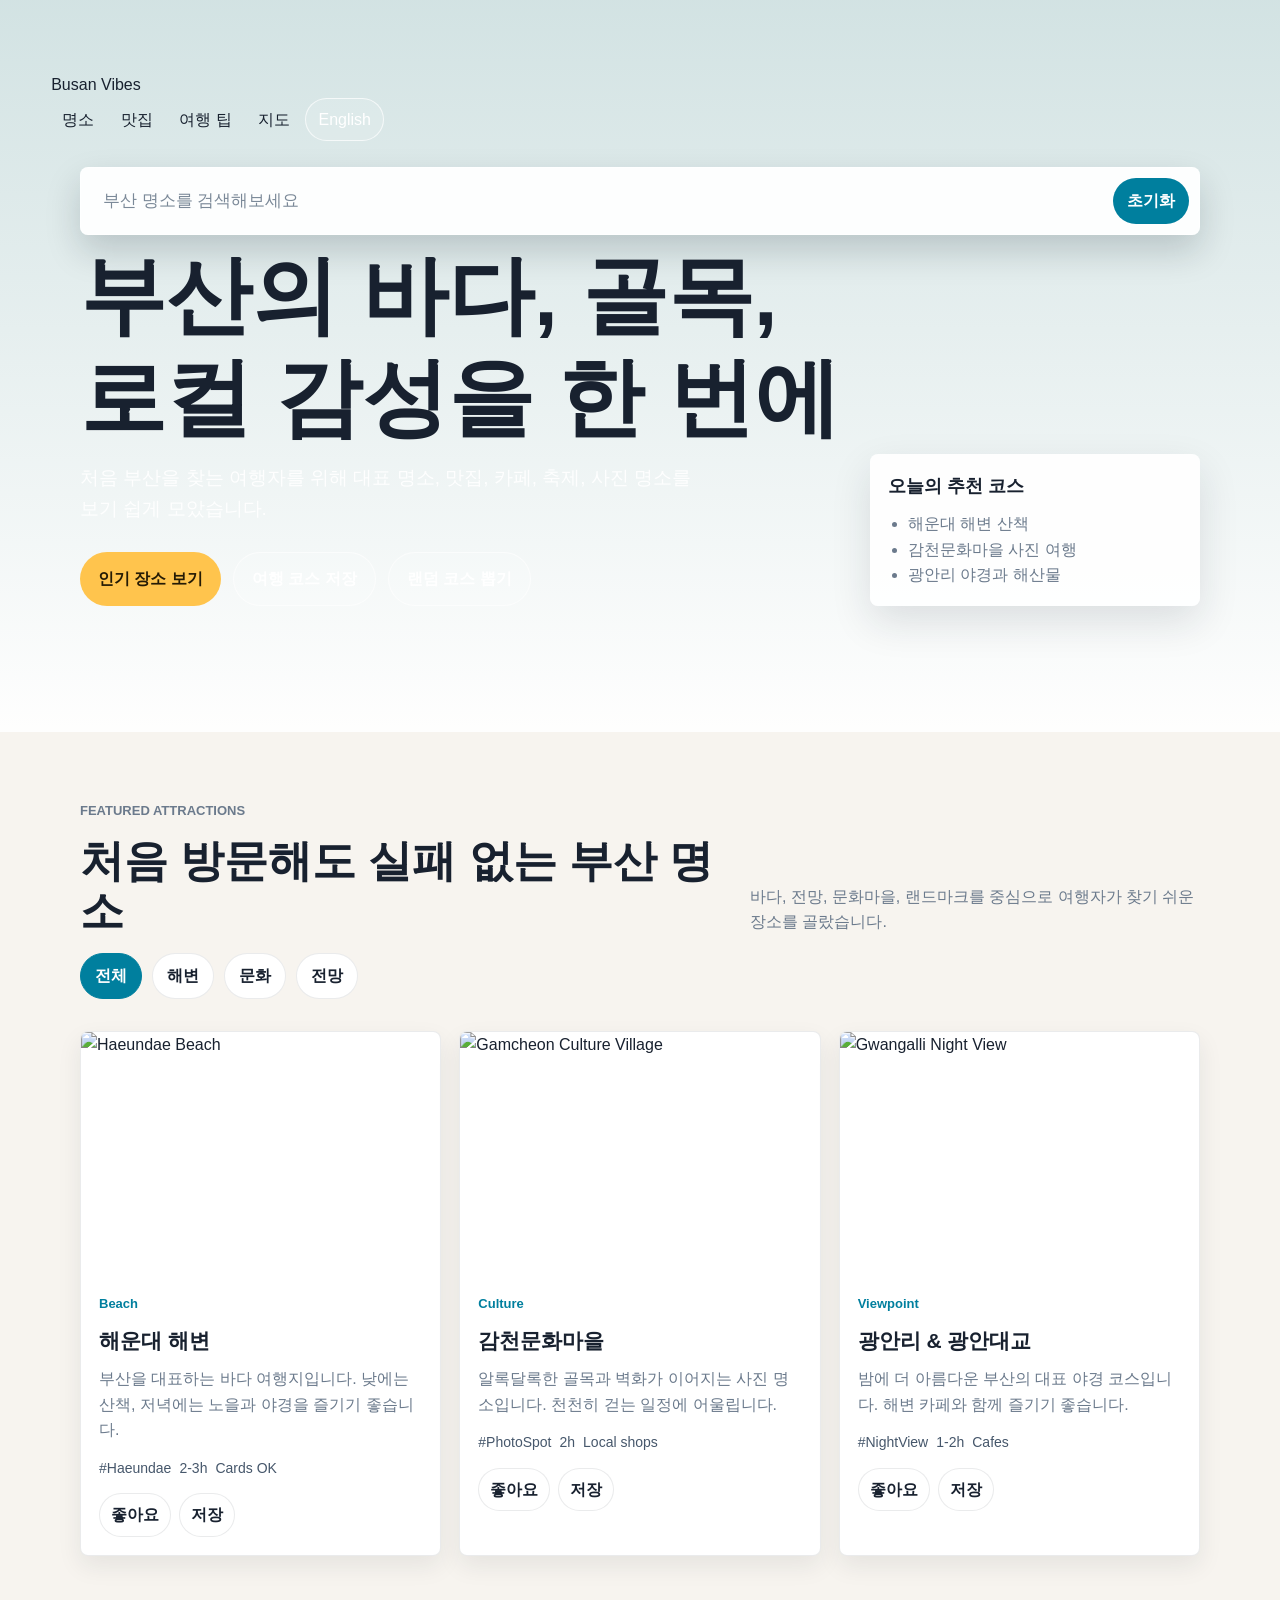
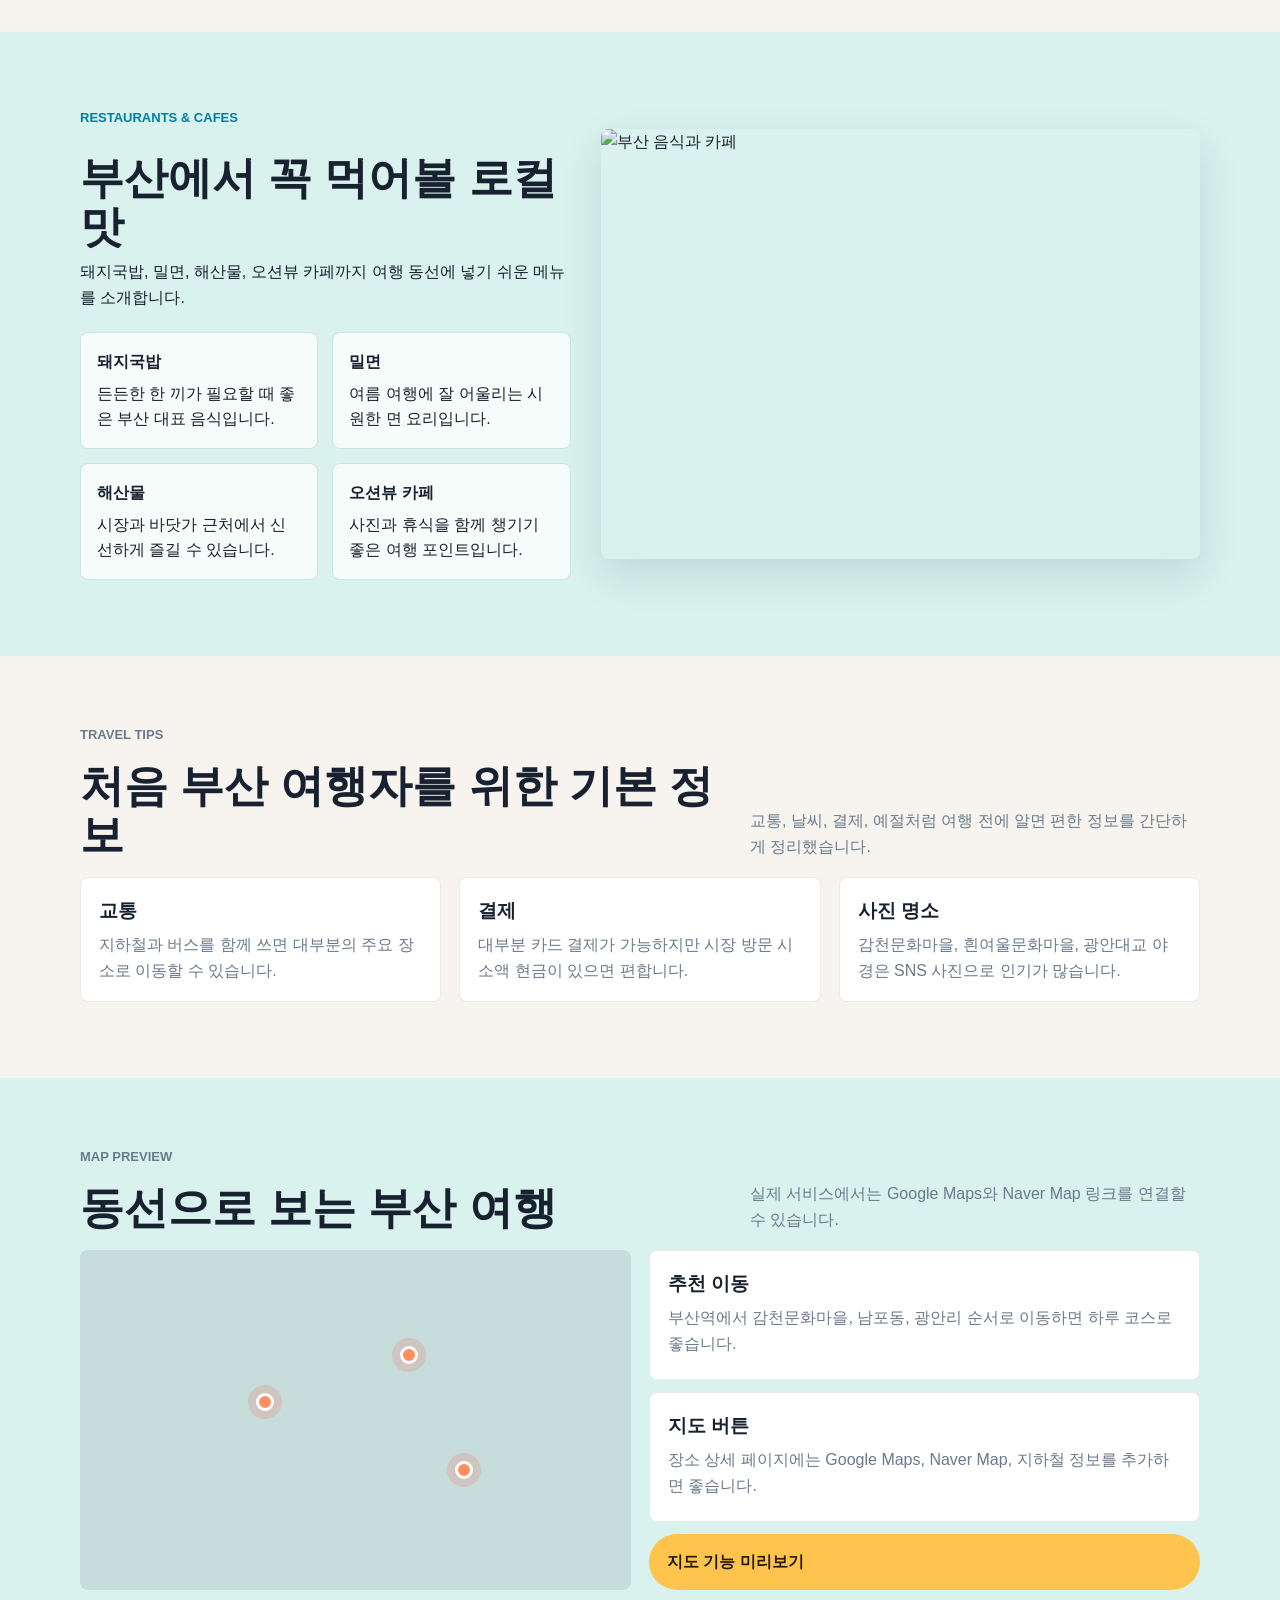
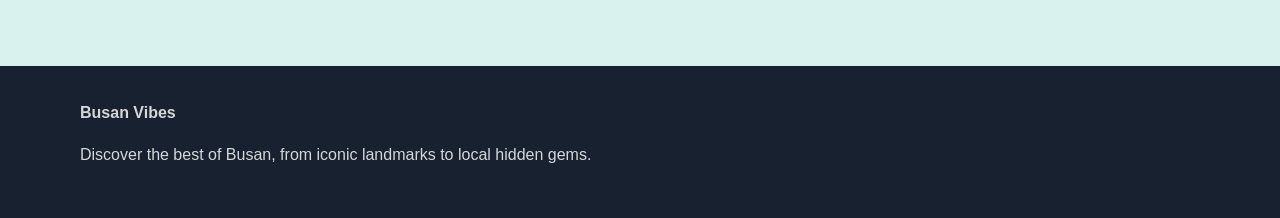
==== commit 0131509f: "Extract inline CSS to common.css; open nav links in new tab" ====
--- a/index.html
+++ b/index.html
@@ -18,10 +18,10 @@
       <nav class="nav" role="navigation" aria-label="Main navigation">
       <a href="#home" class="logo">Busan Vibes</a>
       <div class="nav-links">
-        <a href="places.html" data-ko="명소" data-en="Places" data-fr="Lieux">명소</a>
-        <a href="food.html" data-ko="맛집" data-en="Food" data-fr="Restauration">맛집</a>
-        <a href="tips.html" data-ko="여행 팁" data-en="Tips" data-fr="Conseils">여행 팁</a>
-        <a href="map.html" data-ko="지도" data-en="Map" data-fr="Carte">지도</a>
+        <a href="places.html" target="_blank" rel="noopener noreferrer" data-ko="명소" data-en="Places" data-fr="Lieux">명소</a>
+        <a href="food.html" target="_blank" rel="noopener noreferrer" data-ko="맛집" data-en="Food" data-fr="Restauration">맛집</a>
+        <a href="tips.html" target="_blank" rel="noopener noreferrer" data-ko="여행 팁" data-en="Tips" data-fr="Conseils">여행 팁</a>
+        <a href="map.html" target="_blank" rel="noopener noreferrer" data-ko="지도" data-en="Map" data-fr="Carte">지도</a>
         <button class="lang-toggle" type="button" id="langBtn" aria-haspopup="true" aria-controls="">English</button>
       </div>
     </nav>
--- a/common.css
+++ b/common.css
@@ -0,0 +1,774 @@
+:root {
+  --ink: #18212f;
+  --muted: #6b7a8c;
+  --surface: #ffffff;
+  --bg: #f7f4ef;
+  --primary: #007f9e;
+  --accent: #ffc44d;
+  --border: rgba(24, 33, 47, 0.09);
+  --shadow: 0 16px 40px rgba(24, 33, 47, 0.12);
+}
+
+* {
+  box-sizing: border-box;
+}
+
+html {
+  scroll-behavior: smooth;
+}
+
+body {
+  margin: 0;
+  font-family: "Noto Sans KR", Arial, sans-serif;
+  background: var(--bg);
+  color: var(--ink);
+  line-height: 1.6;
+}
+
+a {
+  color: inherit;
+  text-decoration: none;
+}
+
+button {
+  font: inherit;
+  cursor: pointer;
+}
+
+.site-header {
+  position: sticky;
+  top: 0;
+  z-index: 20;
+  display: flex;
+  justify-content: space-between;
+  align-items: center;
+  gap: 18px;
+  padding: 18px clamp(20px, 4vw, 40px);
+  background: rgba(255, 255, 255, 0.95);
+  border-bottom: 1px solid var(--border);
+  backdrop-filter: blur(12px);
+}
+
+.site-title {
+  font-size: 1.1rem;
+  font-weight: 800;
+}
+
+.site-nav {
+  display: flex;
+  flex-wrap: wrap;
+  gap: 10px;
+  align-items: center;
+}
+
+.site-nav a {
+  padding: 10px 14px;
+  border-radius: 999px;
+  border: 1px solid transparent;
+  transition: background 0.2s ease, color 0.2s ease, border-color 0.2s ease;
+}
+
+.site-nav a:hover,
+.site-nav a.active {
+  background: rgba(0, 127, 158, 0.08);
+  border-color: rgba(0, 127, 158, 0.2);
+}
+
+.hero {
+  min-height: 36vh;
+  display: grid;
+  align-items: center;
+  padding: clamp(48px, 6vw, 72px) clamp(20px, 4vw, 72px);
+  background: linear-gradient(180deg, rgba(0, 127, 158, 0.15), rgba(255, 255, 255, 0.92));
+}
+
+.hero h1 {
+  margin: 0 0 12px;
+  font-size: clamp(2rem, 4vw, 3.6rem);
+}
+
+.hero p {
+  margin: 0;
+  max-width: 680px;
+  color: var(--muted);
+}
+
+.section {
+  padding: clamp(46px, 6vw, 68px) clamp(20px, 4vw, 72px);
+}
+
+.section h2 {
+  margin: 0 0 14px;
+  font-size: clamp(2rem, 3.4vw, 3rem);
+}
+
+.section p {
+  margin: 0 0 24px;
+  color: var(--muted);
+  max-width: 760px;
+}
+
+.grid {
+  display: grid;
+  grid-template-columns: repeat(2, minmax(0, 1fr));
+  gap: 18px;
+}
+
+.card {
+  background: var(--surface);
+  border: 1px solid var(--border);
+  border-radius: 18px;
+  box-shadow: var(--shadow);
+  overflow: hidden;
+}
+
+.card img {
+  width: 100%;
+  height: 240px;
+  object-fit: cover;
+  display: block;
+}
+
+.card-body {
+  padding: 20px;
+}
+
+.card-body h3 {
+  margin: 0 0 10px;
+  font-size: 1.2rem;
+}
+
+.card-body p {
+  margin: 0;
+  color: var(--muted);
+}
+
+.cta {
+  display: inline-flex;
+  align-items: center;
+  gap: 8px;
+  padding: 12px 18px;
+  border-radius: 999px;
+  border: 1px solid var(--primary);
+  background: var(--primary);
+  color: white;
+  font-weight: 700;
+}
+
+.footer {
+  padding: 32px clamp(20px, 4vw, 72px);
+  text-align: center;
+  color: var(--muted);
+  font-size: 0.95rem;
+}
+
+@media (max-width: 900px) {
+  .grid {
+    grid-template-columns: 1fr;
+  }
+
+  .site-header {
+    flex-direction: column;
+    align-items: flex-start;
+  }
+}
+
+/* Page-specific layout and content styles for index and subpage content */
+
+.nav-links a {
+  border-radius: 999px;
+  padding: 8px 11px;
+  transition: background 0.18s ease, color 0.18s ease, transform 0.18s ease;
+}
+
+.nav-links a:hover,
+.nav-links a.active {
+  background: rgba(255, 255, 255, 0.18);
+  color: var(--accent);
+  transform: translateY(-2px);
+}
+
+.nav-links a:active {
+  transform: translateY(0) scale(0.96);
+  background: rgba(255, 196, 77, 0.24);
+}
+
+.lang-toggle {
+  border: 1px solid rgba(255, 255, 255, 0.7);
+  color: var(--surface);
+  background: rgba(255, 255, 255, 0.12);
+  padding: 8px 12px;
+  border-radius: 999px;
+  cursor: pointer;
+  transition: background 0.18s ease, transform 0.18s ease;
+}
+
+.lang-toggle:hover {
+  background: rgba(255, 255, 255, 0.22);
+  transform: translateY(-2px);
+}
+
+.top-search {
+  width: min(1120px, calc(100% - 32px));
+  margin: 26px auto 0;
+  display: grid;
+  grid-template-columns: 1fr auto;
+  gap: 10px;
+  align-items: center;
+  background: rgba(255, 255, 255, 0.92);
+  border: 1px solid rgba(255, 255, 255, 0.65);
+  border-radius: 8px;
+  padding: 10px;
+  box-shadow: 0 16px 35px rgba(9, 25, 39, 0.18);
+}
+
+.top-search input {
+  width: 100%;
+  border: 0;
+  outline: 0;
+  background: transparent;
+  color: var(--ink);
+  font-size: 17px;
+  padding: 10px 12px;
+}
+
+.top-search input::placeholder {
+  color: #7b8998;
+}
+
+.search-clear {
+  border: 0;
+  border-radius: 999px;
+  background: var(--primary);
+  color: var(--surface);
+  padding: 10px 14px;
+  font-weight: 800;
+  cursor: pointer;
+  transition: transform 0.18s ease, background 0.18s ease;
+}
+
+.search-clear:hover {
+  background: #ff8f5f;
+  transform: translateY(-2px);
+}
+
+.search-status {
+  width: min(1120px, calc(100% - 32px));
+  min-height: 24px;
+  margin: 8px auto 0;
+  color: rgba(255, 255, 255, 0.92);
+  font-weight: 700;
+  text-shadow: 0 1px 8px rgba(9, 25, 39, 0.45);
+}
+
+.hero-inner {
+  width: min(1120px, calc(100% - 32px));
+  margin: auto auto 54px;
+  display: grid;
+  grid-template-columns: minmax(0, 1fr) 330px;
+  gap: 28px;
+  align-items: end;
+}
+
+.hero h1 {
+  max-width: 760px;
+  margin: -34px 0 24px;
+  font-size: clamp(46px, 8vw, 86px);
+  line-height: 0.98;
+  letter-spacing: 0;
+}
+
+.hero h1 .title-line {
+  display: block;
+  margin-top: 18px;
+}
+
+.hero p {
+  max-width: 620px;
+  margin: 0 0 28px;
+  font-size: 19px;
+  color: rgba(255, 255, 255, 0.9);
+}
+
+.hero-actions {
+  display: flex;
+  flex-wrap: wrap;
+  gap: 12px;
+}
+
+.btn {
+  border: 0;
+  border-radius: 999px;
+  padding: 13px 18px;
+  cursor: pointer;
+  font-weight: 700;
+  display: inline-flex;
+  align-items: center;
+  gap: 8px;
+  transition: transform 0.2s ease, box-shadow 0.2s ease;
+}
+
+.btn:hover {
+  transform: translateY(-2px);
+  box-shadow: 0 10px 24px rgba(24, 33, 47, 0.18);
+}
+
+.btn-primary {
+  background: var(--accent);
+  color: #251b05;
+}
+
+.btn-secondary {
+  background: rgba(255, 255, 255, 0.16);
+  color: var(--surface);
+  border: 1px solid rgba(255, 255, 255, 0.58);
+}
+
+.quick-panel {
+  background: rgba(255, 255, 255, 0.93);
+  color: var(--ink);
+  border-radius: 8px;
+  padding: 18px;
+  box-shadow: var(--shadow);
+}
+
+.quick-panel strong {
+  display: block;
+  margin-bottom: 10px;
+  font-size: 18px;
+}
+
+.quick-panel ul {
+  margin: 0;
+  padding-left: 20px;
+  color: var(--muted);
+}
+
+main {
+  overflow: hidden;
+}
+
+section {
+  padding: 76px 0;
+}
+
+.wrap {
+  width: min(1120px, calc(100% - 32px));
+  margin: 0 auto;
+}
+
+.section-head {
+  display: flex;
+  align-items: end;
+  justify-content: space-between;
+  gap: 20px;
+  margin-bottom: 26px;
+}
+
+.eyebrow {
+  margin: 0 0 16px;
+  color: var(--primary);
+  font-weight: 800;
+  text-transform: uppercase;
+  font-size: 13px;
+}
+
+.section-head .eyebrow {
+  transform: translateY(-7px);
+}
+
+h2 {
+  margin: 0;
+  font-size: clamp(28px, 4vw, 44px);
+  line-height: 1.12;
+  letter-spacing: 0;
+  transform: translateY(8px);
+}
+
+.section-head p {
+  max-width: 450px;
+  margin: 0;
+  color: var(--muted);
+  transform: translateY(8px);
+}
+
+.filters {
+  display: flex;
+  gap: 10px;
+  overflow-x: auto;
+  padding-bottom: 8px;
+  margin-bottom: 24px;
+}
+
+.chip {
+  flex: 0 0 auto;
+  border: 1px solid var(--border);
+  background: var(--surface);
+  color: var(--ink);
+  padding: 9px 14px;
+  border-radius: 999px;
+  cursor: pointer;
+  font-weight: 700;
+}
+
+.chip.active {
+  background: var(--primary);
+  border-color: var(--primary);
+  color: var(--surface);
+}
+
+.grid {
+  display: grid;
+  grid-template-columns: repeat(3, minmax(0, 1fr));
+  gap: 18px;
+}
+
+.card {
+  background: var(--surface);
+  border: 1px solid var(--border);
+  border-radius: 8px;
+  overflow: hidden;
+  box-shadow: 0 10px 25px rgba(24, 33, 47, 0.08);
+  cursor: pointer;
+  transform: translateY(18px);
+  opacity: 0;
+  transition: transform 0.35s ease, opacity 0.35s ease, box-shadow 0.25s ease;
+}
+
+.card.reveal {
+  transform: translateY(0);
+  opacity: 1;
+}
+
+.card:hover {
+  transform: translateY(-7px);
+  box-shadow: 0 20px 42px rgba(24, 33, 47, 0.18);
+}
+
+.card img {
+  width: 100%;
+  aspect-ratio: 4 / 3;
+  object-fit: cover;
+  display: block;
+}
+
+.card-body {
+  padding: 18px;
+}
+
+.tag {
+  display: inline-block;
+  margin-bottom: 10px;
+  color: var(--primary);
+  font-size: 13px;
+  font-weight: 800;
+}
+
+.card h3 {
+  margin: 0 0 8px;
+  font-size: 21px;
+}
+
+.card p {
+  margin: 0 0 14px;
+  color: var(--muted);
+}
+
+.meta {
+  display: flex;
+  flex-wrap: wrap;
+  gap: 8px;
+  color: #46576b;
+  font-size: 14px;
+}
+
+.card-actions {
+  display: flex;
+  gap: 8px;
+  margin-top: 14px;
+}
+
+.mini-btn {
+  border: 1px solid var(--border);
+  background: var(--surface);
+  border-radius: 999px;
+  padding: 8px 11px;
+  cursor: pointer;
+  font-weight: 700;
+  color: var(--ink);
+}
+
+.mini-btn.active {
+  background: #ff8f5f;
+  border-color: #ff8f5f;
+  color: var(--surface);
+}
+
+.band {
+  background: #d9f2ee;
+}
+
+.split {
+  display: grid;
+  grid-template-columns: 0.9fr 1.1fr;
+  gap: 30px;
+  align-items: center;
+}
+
+.feature-image {
+  width: 100%;
+  min-height: 430px;
+  border-radius: 8px;
+  object-fit: cover;
+  box-shadow: var(--shadow);
+}
+
+.tips {
+  display: grid;
+  grid-template-columns: repeat(2, minmax(0, 1fr));
+  gap: 14px;
+  margin-top: 22px;
+}
+
+.tip {
+  background: rgba(255, 255, 255, 0.72);
+  border: 1px solid rgba(0, 127, 158, 0.18);
+  border-radius: 8px;
+  padding: 16px;
+}
+
+.tip strong {
+  display: block;
+  margin-bottom: 6px;
+}
+
+.map-area {
+  display: grid;
+  grid-template-columns: 1fr 1fr;
+  gap: 18px;
+}
+
+.map-box {
+  min-height: 340px;
+  background:
+    linear-gradient(rgba(24, 33, 47, 0.1), rgba(24, 33, 47, 0.1)),
+    url("https://images.unsplash.com/photo-1556741533-f6acd647d2fb?auto=format&fit=crop&w=1200&q=80") center/cover;
+  border-radius: 8px;
+  position: relative;
+  overflow: hidden;
+}
+
+.pin {
+  position: absolute;
+  width: 18px;
+  height: 18px;
+  border-radius: 50%;
+  background: #ff8f5f;
+  border: 3px solid var(--surface);
+  box-shadow: 0 0 0 8px rgba(240, 111, 95, 0.22);
+  animation: pulsePin 1.8s infinite;
+}
+
+.pin.one {
+  left: 32%;
+  top: 42%;
+}
+
+.pin.two {
+  left: 58%;
+  top: 28%;
+}
+
+.pin.three {
+  left: 68%;
+  top: 62%;
+}
+
+.info-list {
+  display: grid;
+  gap: 12px;
+}
+
+.info-item {
+  background: var(--surface);
+  border: 1px solid var(--border);
+  border-radius: 8px;
+  padding: 18px;
+}
+
+.info-item h3 {
+  margin: 0 0 6px;
+}
+
+.info-item p {
+  margin: 0;
+  color: var(--muted);
+}
+
+footer {
+  padding: 34px 0;
+  background: #18212f;
+  color: rgba(255, 255, 255, 0.82);
+}
+
+.toast {
+  position: fixed;
+  right: 18px;
+  bottom: 18px;
+  max-width: 320px;
+  background: var(--ink);
+  color: var(--surface);
+  border-radius: 8px;
+  padding: 14px 16px;
+  box-shadow: var(--shadow);
+  transform: translateY(22px);
+  opacity: 0;
+  pointer-events: none;
+  transition: 0.25s ease;
+  z-index: 20;
+}
+
+.toast.show {
+  transform: translateY(0);
+  opacity: 1;
+}
+
+.modal-backdrop {
+  position: fixed;
+  inset: 0;
+  background: rgba(10, 18, 28, 0.62);
+  display: none;
+  align-items: center;
+  justify-content: center;
+  padding: 18px;
+  z-index: 40;
+}
+
+.modal-backdrop.show {
+  display: flex;
+}
+
+.modal {
+  width: min(560px, 100%);
+  background: var(--surface);
+  border-radius: 8px;
+  overflow: hidden;
+  box-shadow: var(--shadow);
+  transform: scale(0.94);
+  animation: popIn 0.2s ease forwards;
+}
+
+.modal img {
+  width: 100%;
+  aspect-ratio: 16 / 9;
+  object-fit: cover;
+  display: block;
+}
+
+.modal-body {
+  padding: 20px;
+}
+
+.modal-body h3 {
+  margin: 0 0 8px;
+  font-size: 26px;
+}
+
+.modal-body p {
+  margin: 0 0 16px;
+  color: var(--muted);
+}
+
+.route-drawer {
+  position: fixed;
+  left: 18px;
+  bottom: 18px;
+  width: min(360px, calc(100% - 36px));
+  background: var(--surface);
+  border: 1px solid var(--border);
+  border-radius: 8px;
+  padding: 16px;
+  box-shadow: var(--shadow);
+  transform: translateY(24px);
+  opacity: 0;
+  pointer-events: none;
+  transition: 0.25s ease;
+  z-index: 30;
+}
+
+.route-drawer.show {
+  transform: translateY(0);
+  opacity: 1;
+  pointer-events: auto;
+}
+
+.route-drawer strong {
+  display: block;
+  margin-bottom: 8px;
+}
+
+.route-drawer ol {
+  margin: 0 0 12px;
+  padding-left: 22px;
+  color: var(--muted);
+}
+
+@keyframes pulsePin {
+  0% {
+    box-shadow: 0 0 0 0 rgba(240, 111, 95, 0.45);
+  }
+
+  100% {
+    box-shadow: 0 0 0 18px rgba(240, 111, 95, 0);
+  }
+}
+
+@keyframes popIn {
+  to {
+    transform: scale(1);
+  }
+}
+
+@media (max-width: 820px) {
+  .nav {
+    align-items: flex-start;
+  }
+
+  .nav-links a {
+    display: none;
+  }
+
+  .top-search {
+    grid-template-columns: 1fr;
+  }
+
+  .hero-inner,
+  .split,
+  .map-area {
+    grid-template-columns: 1fr;
+  }
+
+  .quick-panel {
+    max-width: 420px;
+  }
+
+  .section-head {
+    display: block;
+  }
+
+  .section-head p {
+    margin-top: 12px;
+  }
+
+  .grid {
+    grid-template-columns: 1fr;
+  }
+
+  .tips {
+    grid-template-columns: 1fr;
+  }
+
+  .feature-image {
+    min-height: 280px;
+  }
+}
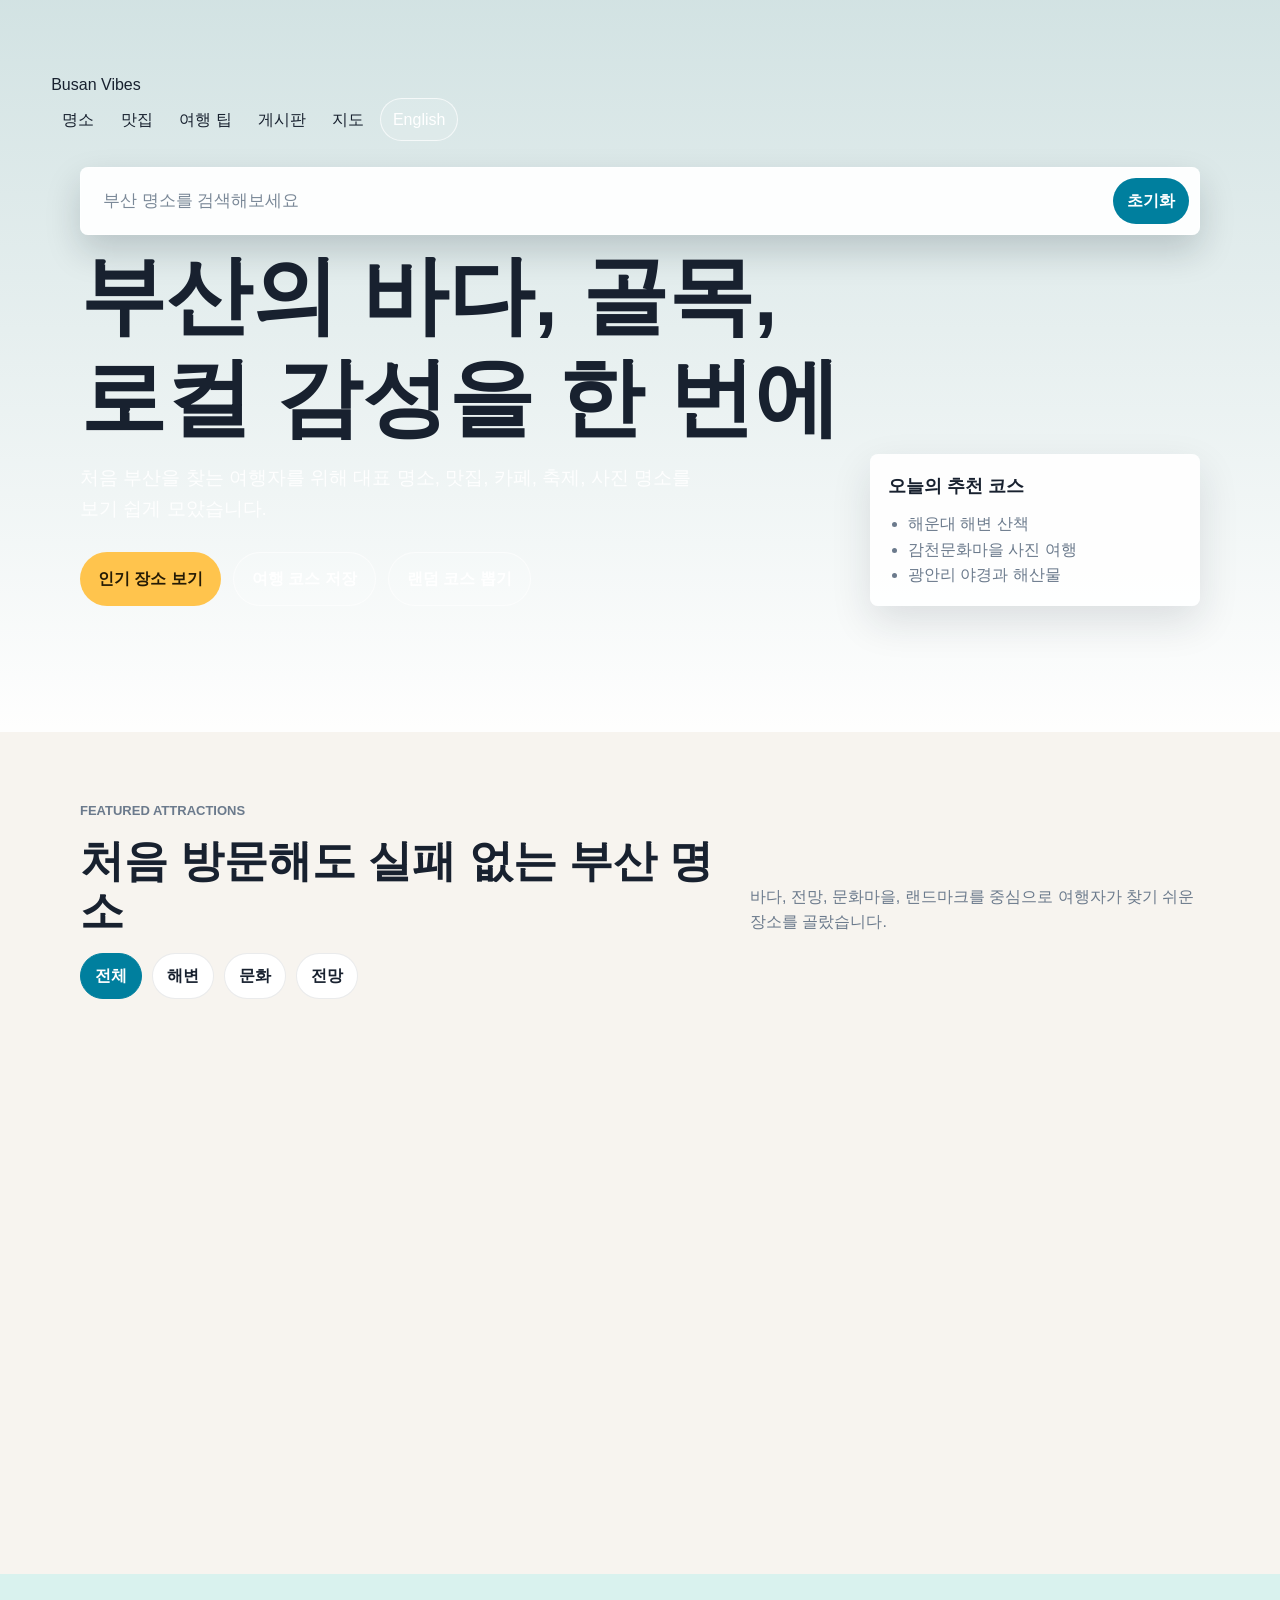
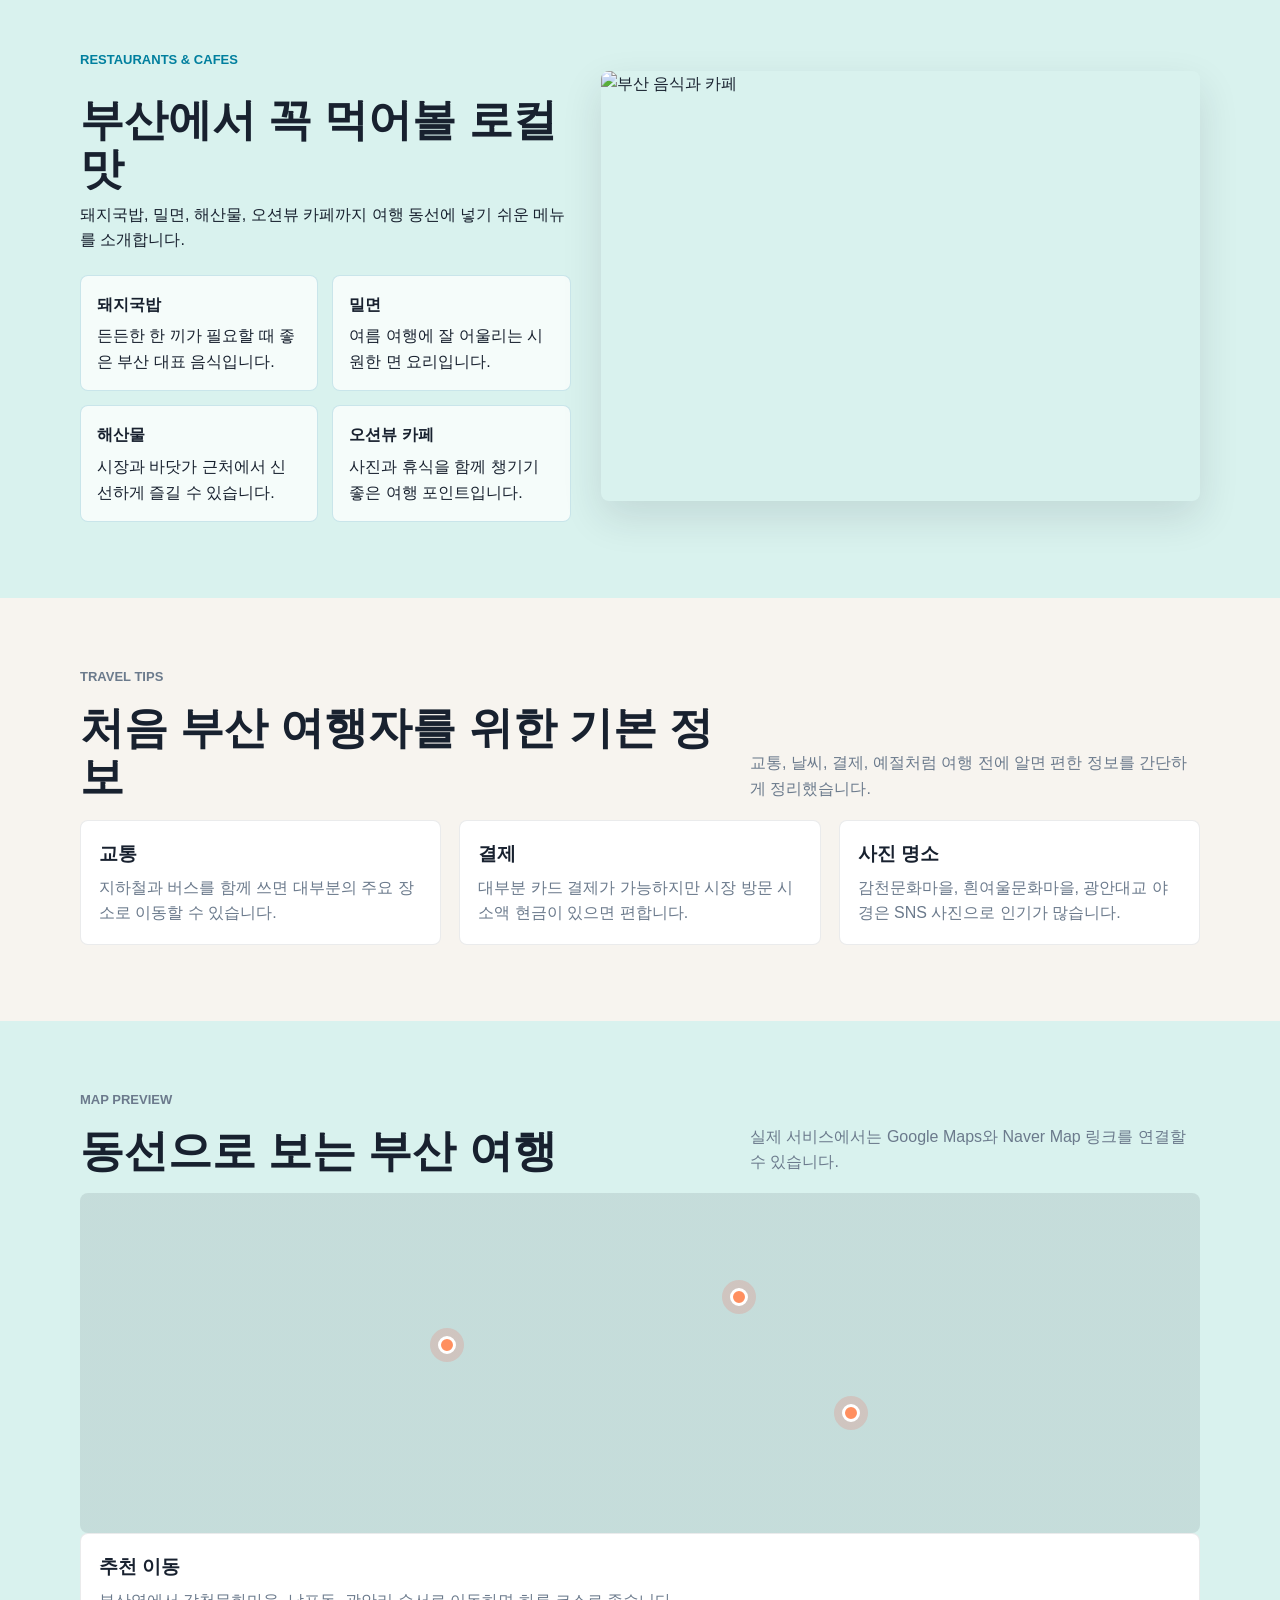
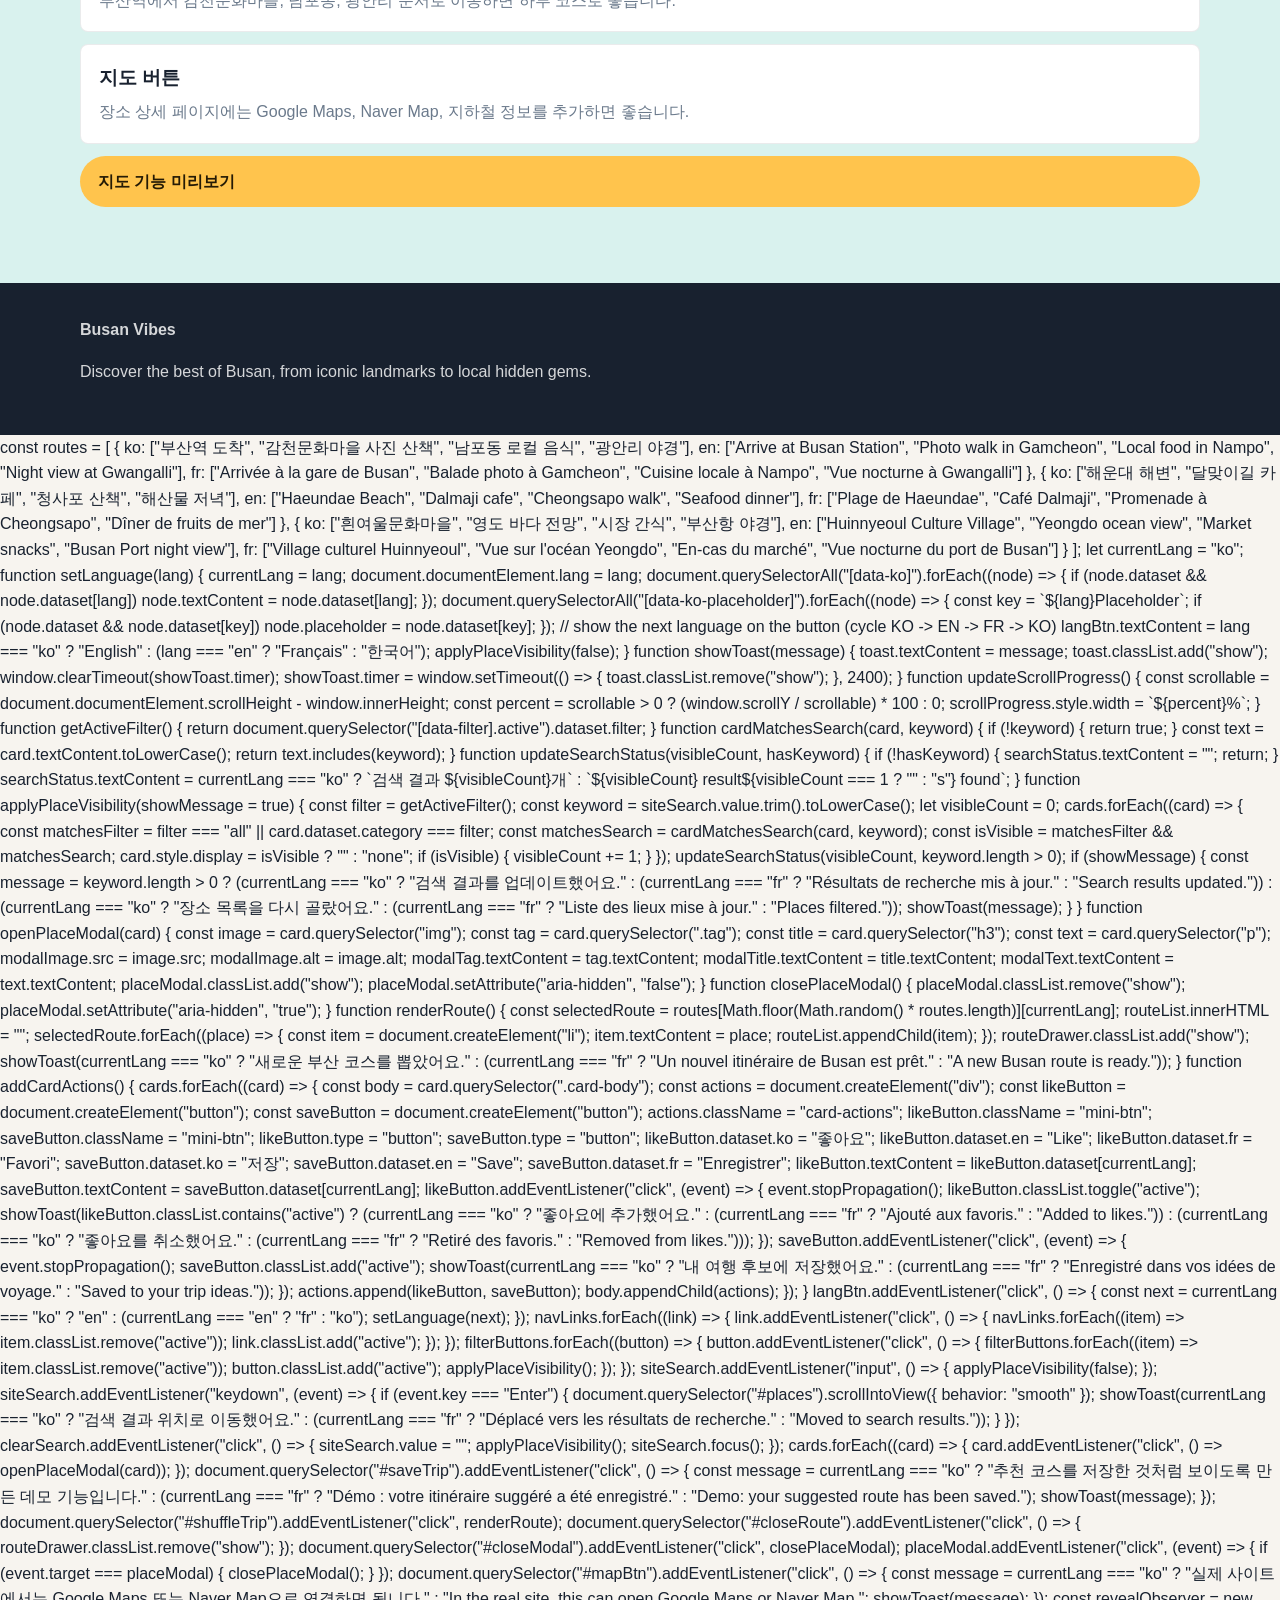
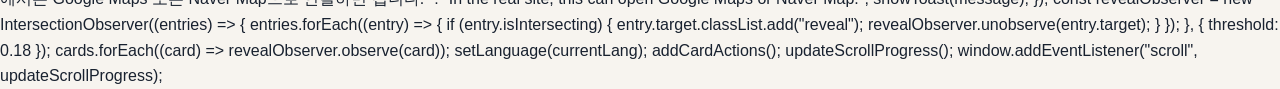
==== commit 1f1eccd6: "Add Supabase board page and navigation link, remove board section from home" ====
--- a/index.html
+++ b/index.html
@@ -21,6 +21,7 @@
         <a href="places.html" target="_blank" rel="noopener noreferrer" data-ko="명소" data-en="Places" data-fr="Lieux">명소</a>
         <a href="food.html" target="_blank" rel="noopener noreferrer" data-ko="맛집" data-en="Food" data-fr="Restauration">맛집</a>
         <a href="tips.html" target="_blank" rel="noopener noreferrer" data-ko="여행 팁" data-en="Tips" data-fr="Conseils">여행 팁</a>
+        <a href="board.html" target="_blank" rel="noopener noreferrer" data-ko="게시판" data-en="Board" data-fr="Forum">게시판</a>
         <a href="map.html" target="_blank" rel="noopener noreferrer" data-ko="지도" data-en="Map" data-fr="Carte">지도</a>
         <button class="lang-toggle" type="button" id="langBtn" aria-haspopup="true" aria-controls="">English</button>
       </div>
@@ -196,6 +197,7 @@
         </div>
       </div>
     </section>
+
   </main>
 
   <footer>
@@ -225,23 +227,6 @@
 
   <div class="toast" id="toast" role="status" aria-live="polite"></div>
 
-  <script>
-    const langBtn = document.querySelector("#langBtn");
-    const navLinks = document.querySelectorAll(".nav-links a");
-    const filterButtons = document.querySelectorAll("[data-filter]");
-    const cards = document.querySelectorAll("[data-category]");
-    const siteSearch = document.querySelector("#siteSearch");
-    const clearSearch = document.querySelector("#clearSearch");
-    const searchStatus = document.querySelector("#searchStatus");
-    const toast = document.querySelector("#toast");
-    const scrollProgress = document.querySelector("#scrollProgress");
-    const placeModal = document.querySelector("#placeModal");
-    const modalImage = document.querySelector("#modalImage");
-    const modalTag = document.querySelector("#modalTag");
-    const modalTitle = document.querySelector("#modalTitle");
-    const modalText = document.querySelector("#modalText");
-    const routeDrawer = document.querySelector("#routeDrawer");
-    const routeList = document.querySelector("#routeList");
     const routes = [
       {
         ko: ["부산역 도착", "감천문화마을 사진 산책", "남포동 로컬 음식", "광안리 야경"],
--- a/common.css
+++ b/common.css
@@ -542,11 +542,100 @@
   margin-bottom: 6px;
 }
 
-.map-area {
-  display: grid;
-  grid-template-columns: 1fr 1fr;
-  gap: 18px;
-}
+  #board {
+    background: #fff;
+  }
+
+  .board-grid {
+    display: grid;
+    grid-template-columns: 1fr minmax(320px, 420px);
+    gap: 24px;
+    align-items: start;
+  }
+
+  .board-form,
+  .board-feed {
+    background: var(--surface);
+    border: 1px solid var(--border);
+    border-radius: 16px;
+    padding: 24px;
+    box-shadow: 0 14px 30px rgba(24, 33, 47, 0.08);
+  }
+
+  .board-form label {
+    display: grid;
+    gap: 8px;
+    margin-bottom: 18px;
+    font-weight: 700;
+  }
+
+  .board-form input,
+  .board-form textarea {
+    width: 100%;
+    border: 1px solid var(--border);
+    border-radius: 12px;
+    padding: 14px 16px;
+    font: inherit;
+    resize: vertical;
+    background: #fff;
+    color: var(--ink);
+  }
+
+  .board-form textarea {
+    min-height: 160px;
+  }
+
+  .board-feed {
+    display: grid;
+    gap: 16px;
+  }
+
+  .board-preview {
+    margin-bottom: 8px;
+  }
+
+  .board-status {
+    margin: 8px 0 0;
+    color: var(--muted);
+    font-size: 0.97rem;
+  }
+
+  .board-list {
+    display: grid;
+    gap: 16px;
+  }
+
+  .board-card {
+    background: #f9fbff;
+    border: 1px solid rgba(0, 127, 158, 0.12);
+    border-radius: 14px;
+    padding: 18px;
+  }
+
+  .board-card-header {
+    display: flex;
+    justify-content: space-between;
+    align-items: flex-start;
+    gap: 12px;
+    margin-bottom: 10px;
+  }
+
+  .board-card strong {
+    font-size: 1rem;
+  }
+
+  .board-author {
+    margin: 0 0 10px;
+    color: var(--muted);
+    font-size: 0.95rem;
+  }
+
+  .board-card p:last-of-type {
+    margin: 0;
+    color: var(--ink);
+    white-space: pre-wrap;
+  }
+
 
 .map-box {
   min-height: 340px;
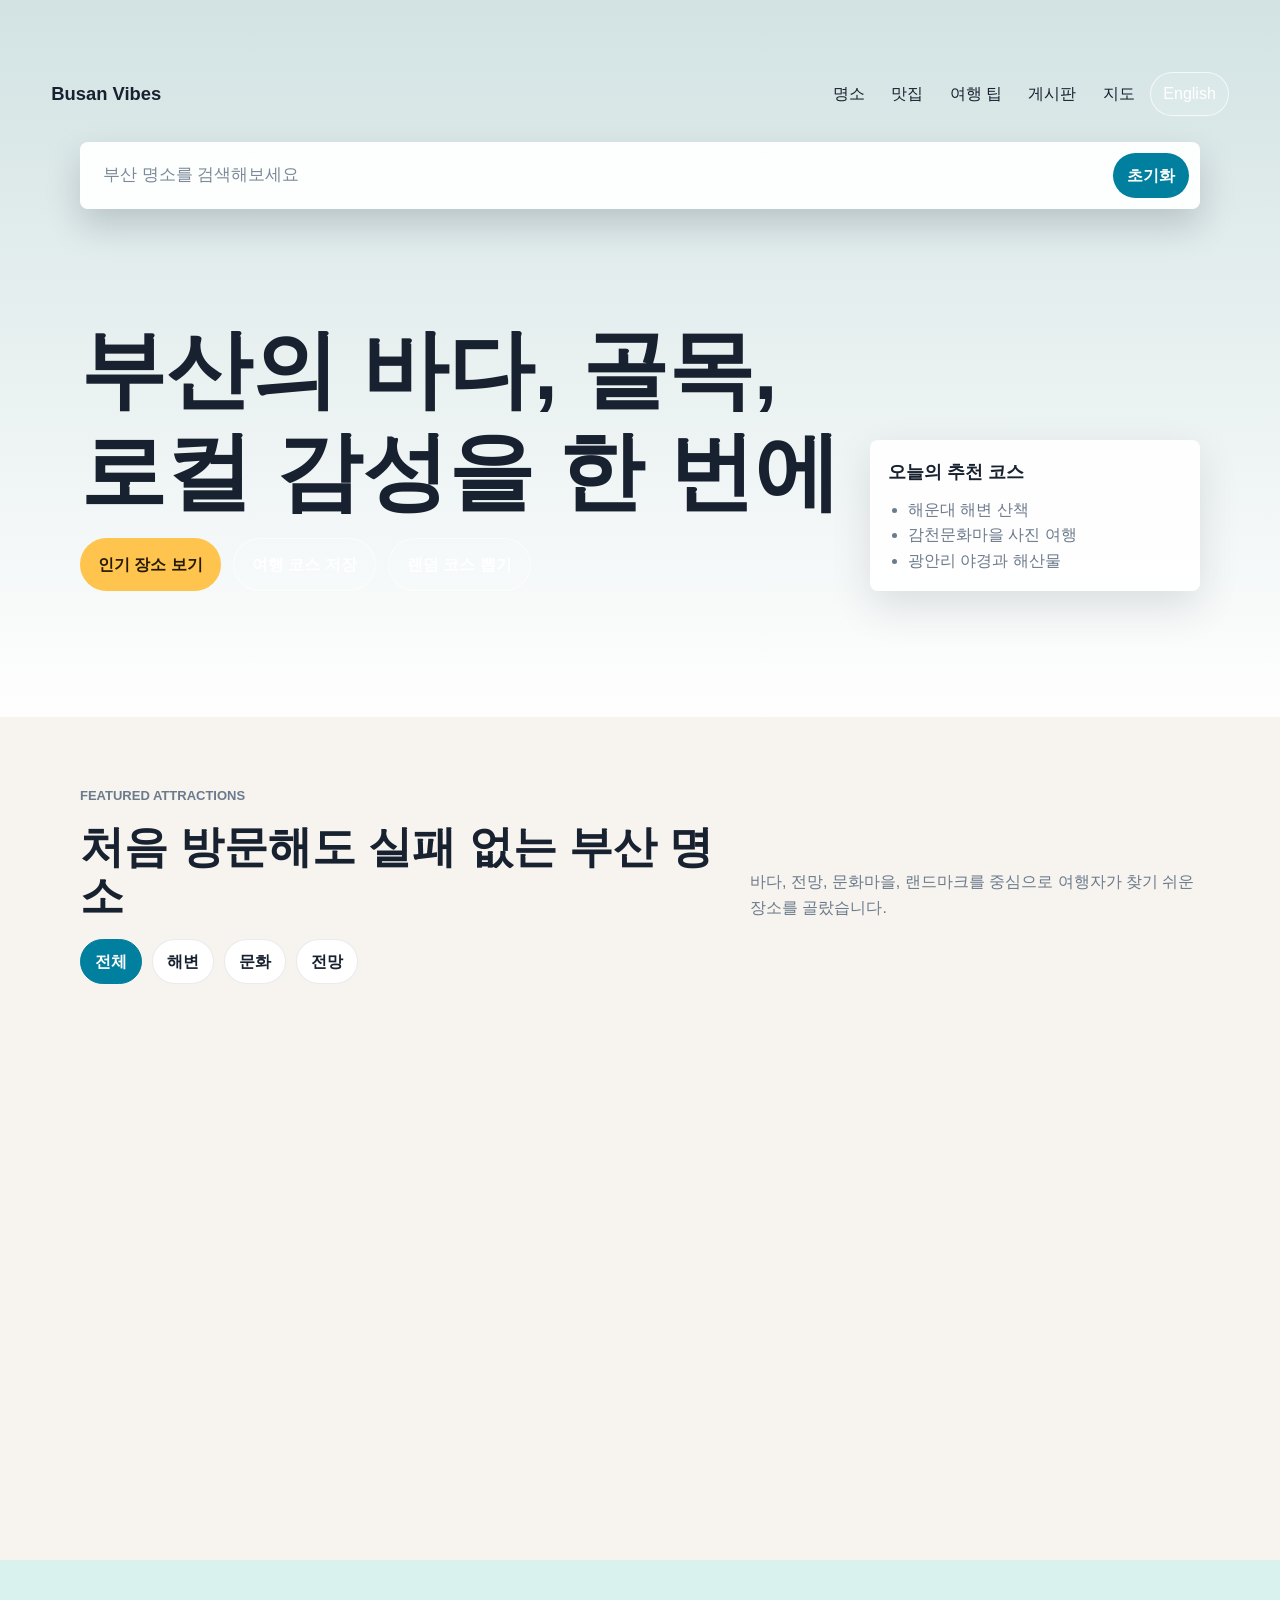
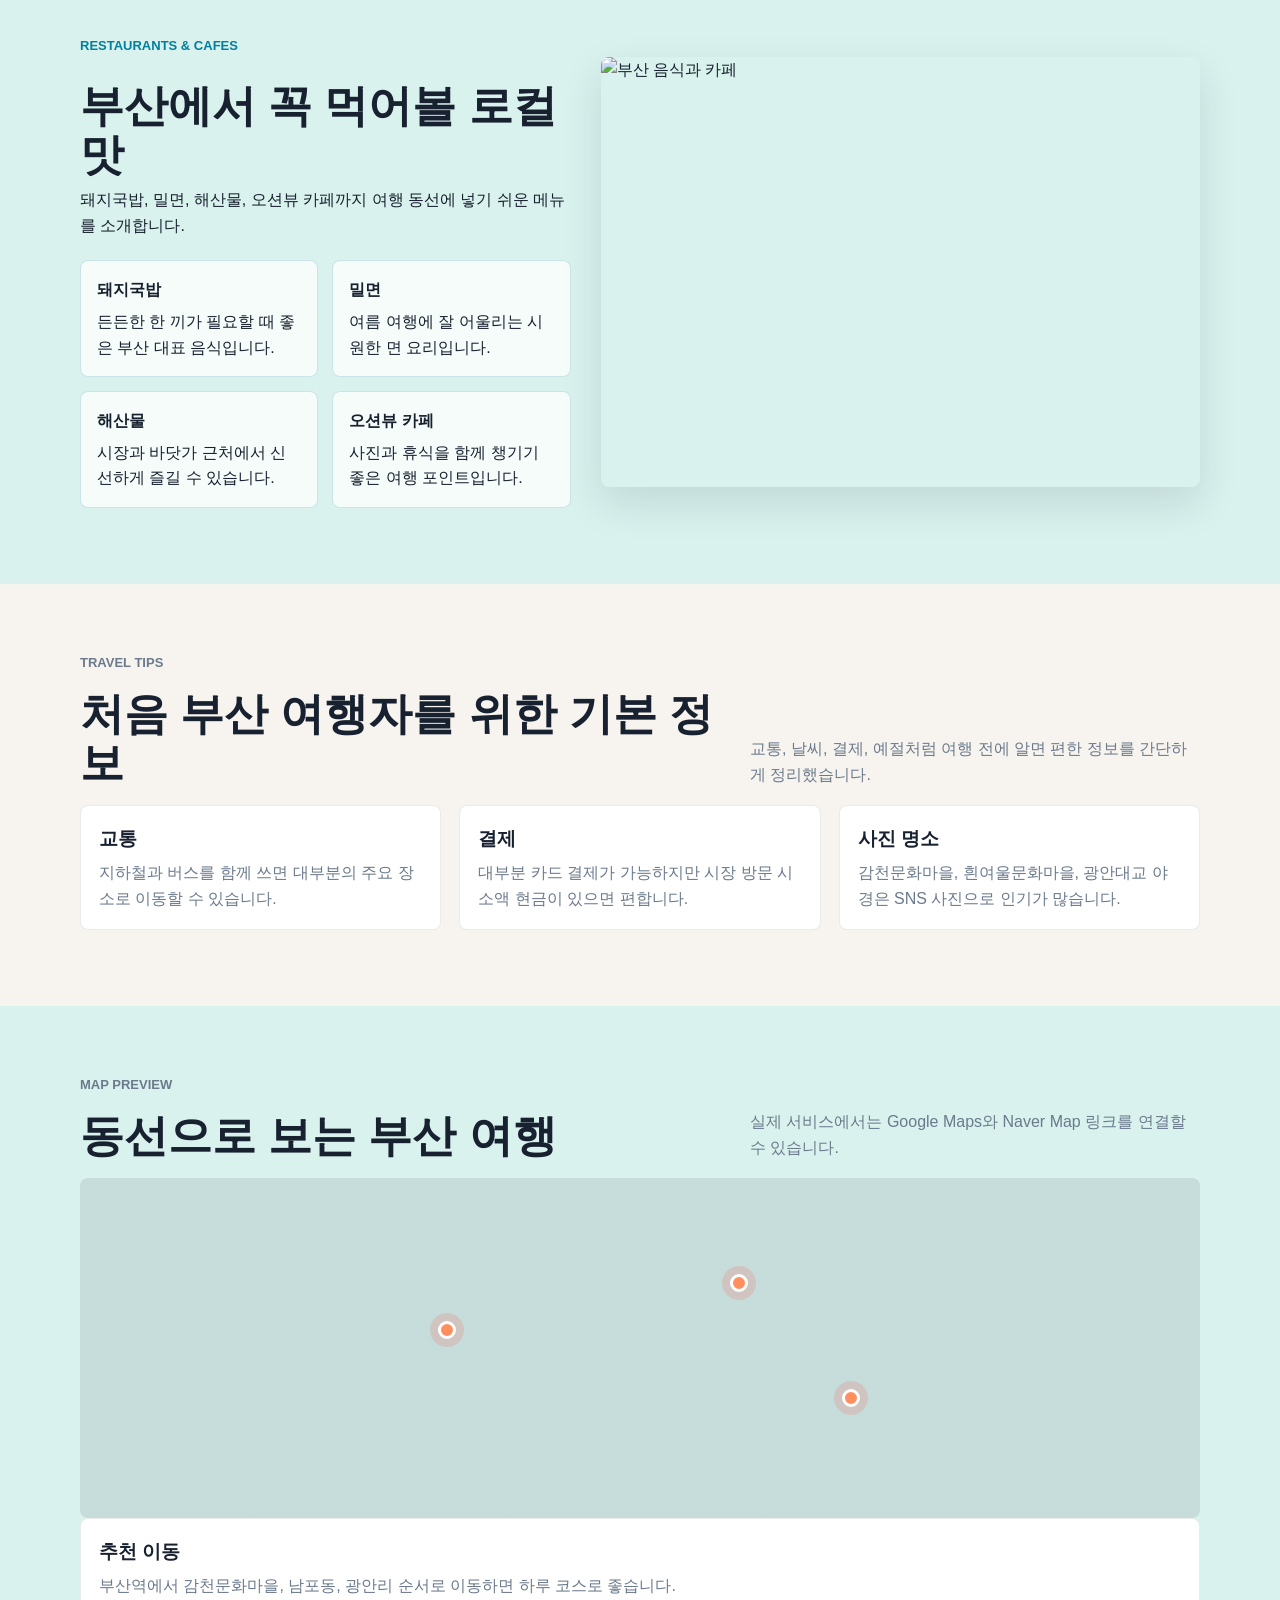
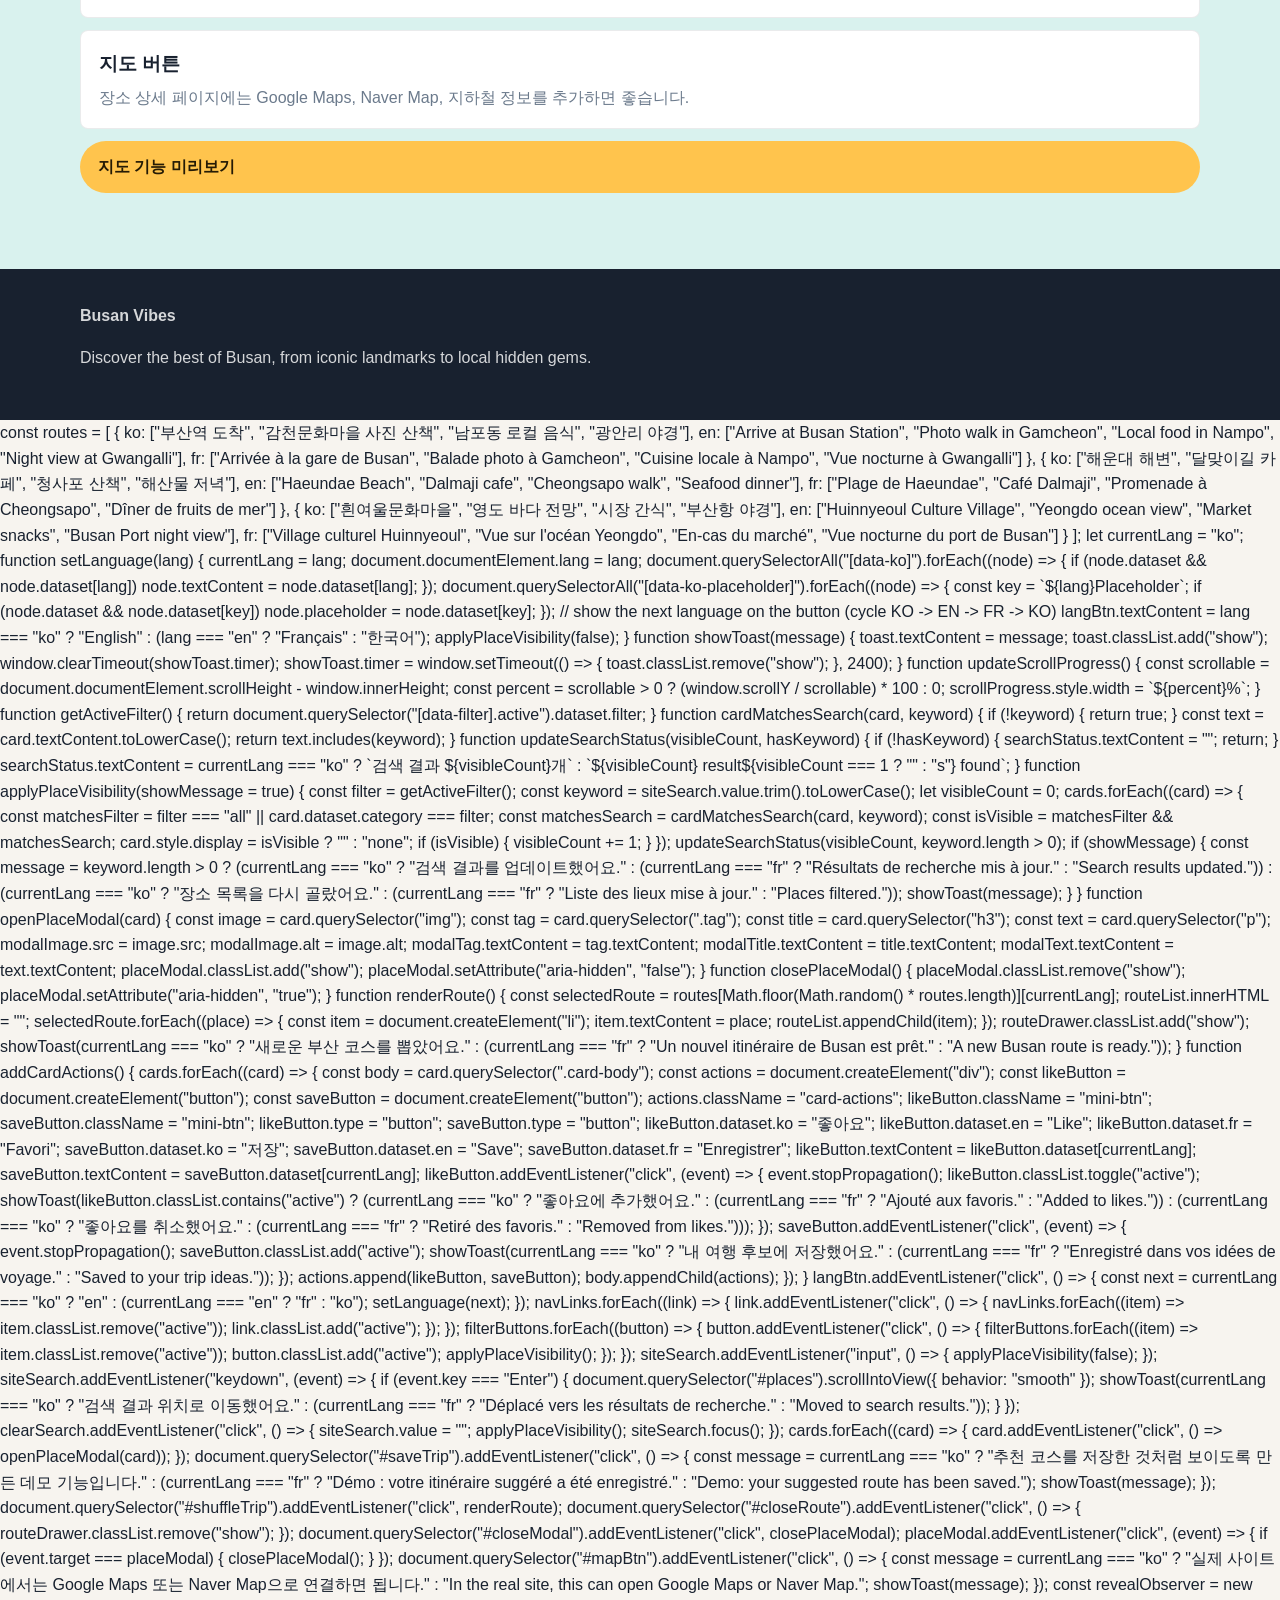
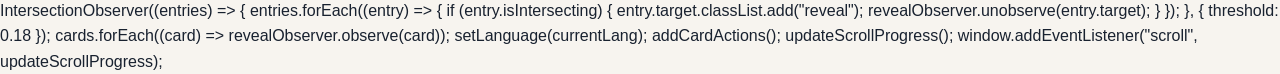
==== commit 3c541c5a: "Layout: make logo link to home; lower hero title; remove intro paragraph" ====
--- a/index.html
+++ b/index.html
@@ -16,7 +16,7 @@
 
   <header class="hero" id="home">
       <nav class="nav" role="navigation" aria-label="Main navigation">
-      <a href="#home" class="logo">Busan Vibes</a>
+      <a href="index.html" class="logo">Busan Vibes</a>
       <div class="nav-links">
         <a href="places.html" target="_blank" rel="noopener noreferrer" data-ko="명소" data-en="Places" data-fr="Lieux">명소</a>
         <a href="food.html" target="_blank" rel="noopener noreferrer" data-ko="맛집" data-en="Food" data-fr="Restauration">맛집</a>
@@ -39,7 +39,6 @@
           <span data-ko="부산의 바다, 골목," data-en="Iconic Busan and" data-fr="Busan emblématique">부산의 바다, 골목,</span>
           <span class="title-line" data-ko="로컬 감성을 한 번에" data-en="local hidden gems in one guide" data-fr="les trésors locaux en un guide">로컬 감성을 한 번에</span>
         </h1>
-        <p data-ko="처음 부산을 찾는 여행자를 위해 대표 명소, 맛집, 카페, 축제, 사진 명소를 보기 쉽게 모았습니다." data-en="A bilingual travel guide for first-time visitors looking for beaches, food, cafes, festivals, and photo-worthy local spots." data-fr="Un guide de voyage multilingue pour les visiteurs découvrant Busan.">처음 부산을 찾는 여행자를 위해 대표 명소, 맛집, 카페, 축제, 사진 명소를 보기 쉽게 모았습니다.</p>
         <div class="hero-actions">
           <a class="btn btn-primary" href="#places" data-ko="인기 장소 보기" data-en="Explore top places" data-fr="Explorer les lieux">인기 장소 보기</a>
           <button class="btn btn-secondary" type="button" id="saveTrip" data-ko="여행 코스 저장" data-en="Save trip ideas" data-fr="Sauvegarder l'itinéraire">여행 코스 저장</button>
--- a/common.css
+++ b/common.css
@@ -181,6 +181,20 @@
   transition: background 0.18s ease, color 0.18s ease, transform 0.18s ease;
 }
 
+.nav {
+  display: flex;
+  align-items: center;
+  justify-content: space-between;
+  gap: 18px;
+  width: 100%;
+}
+
+.logo {
+  font-size: 1.15rem;
+  font-weight: 900;
+  color: var(--ink);
+}
+
 .nav-links a:hover,
 .nav-links a.active {
   background: rgba(255, 255, 255, 0.18);
@@ -263,7 +277,7 @@
 
 .hero-inner {
   width: min(1120px, calc(100% - 32px));
-  margin: auto auto 54px;
+  margin: 100px auto 54px;
   display: grid;
   grid-template-columns: minmax(0, 1fr) 330px;
   gap: 28px;
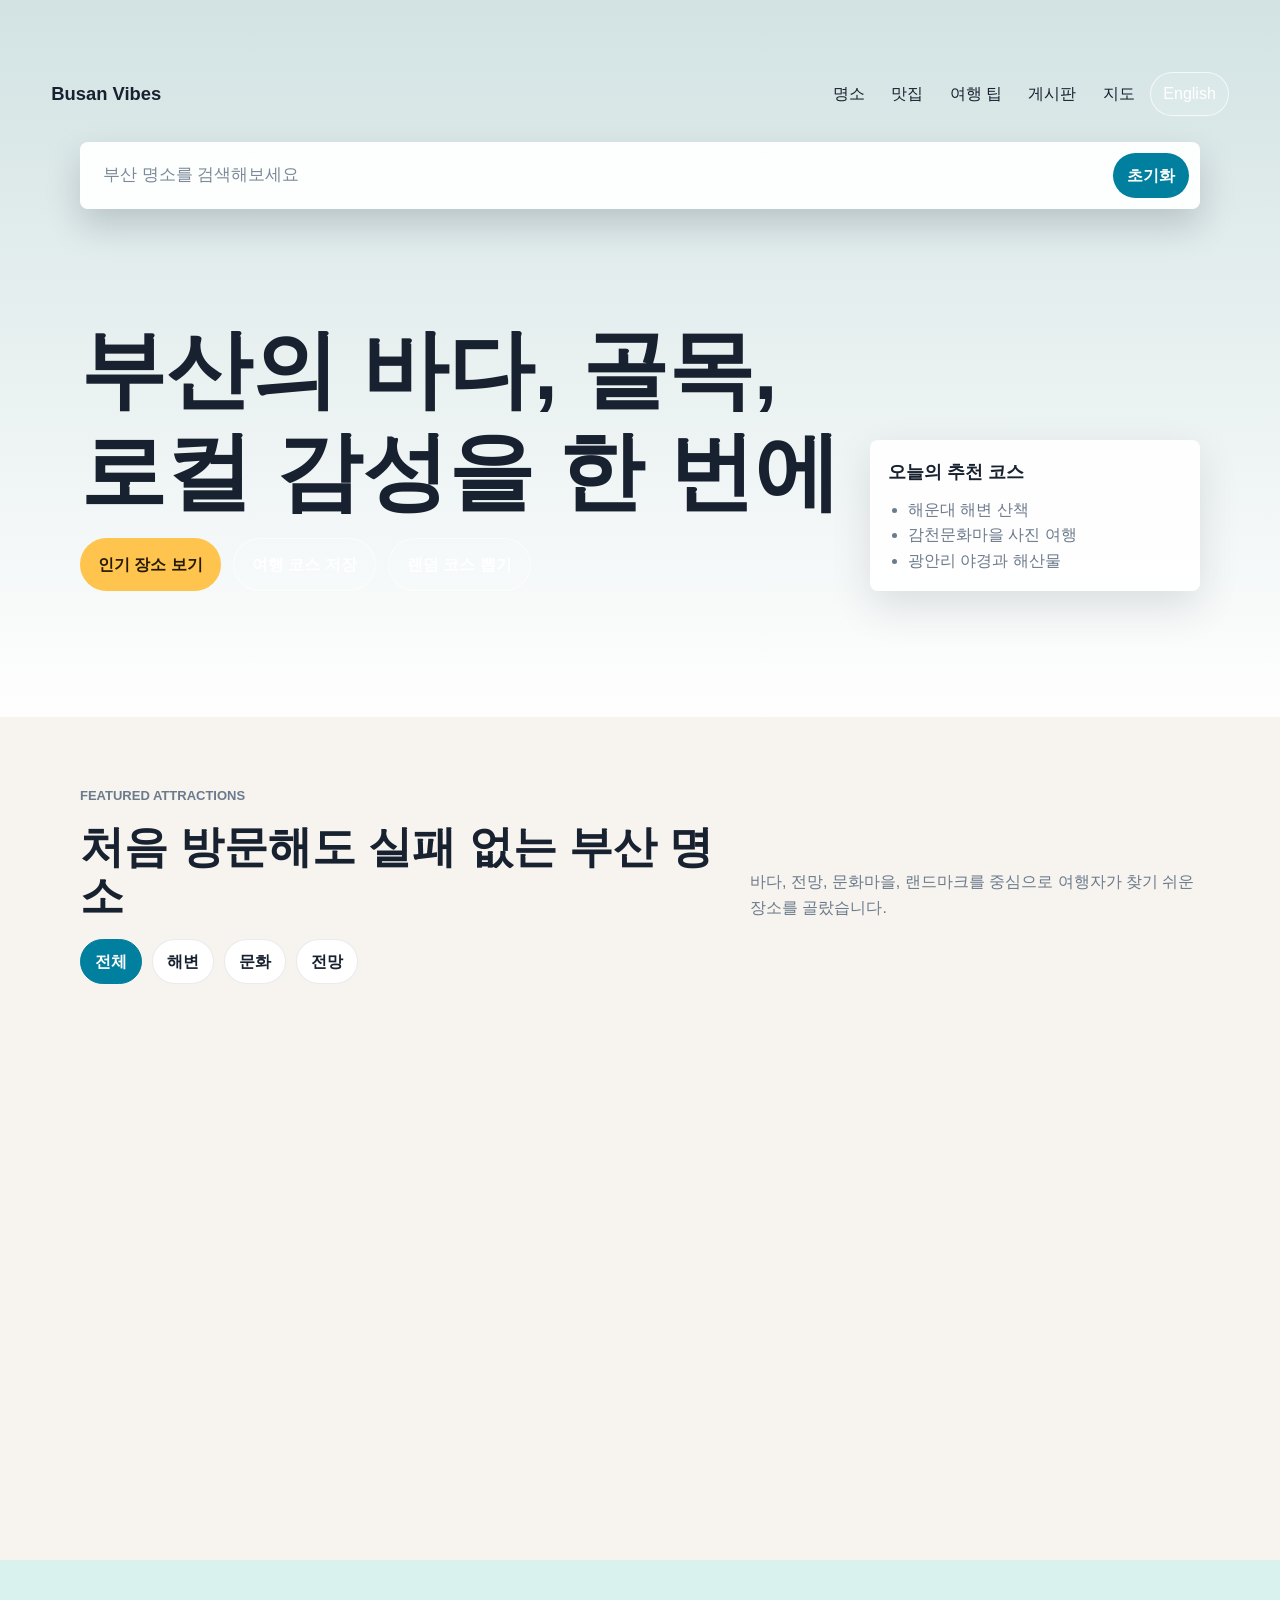
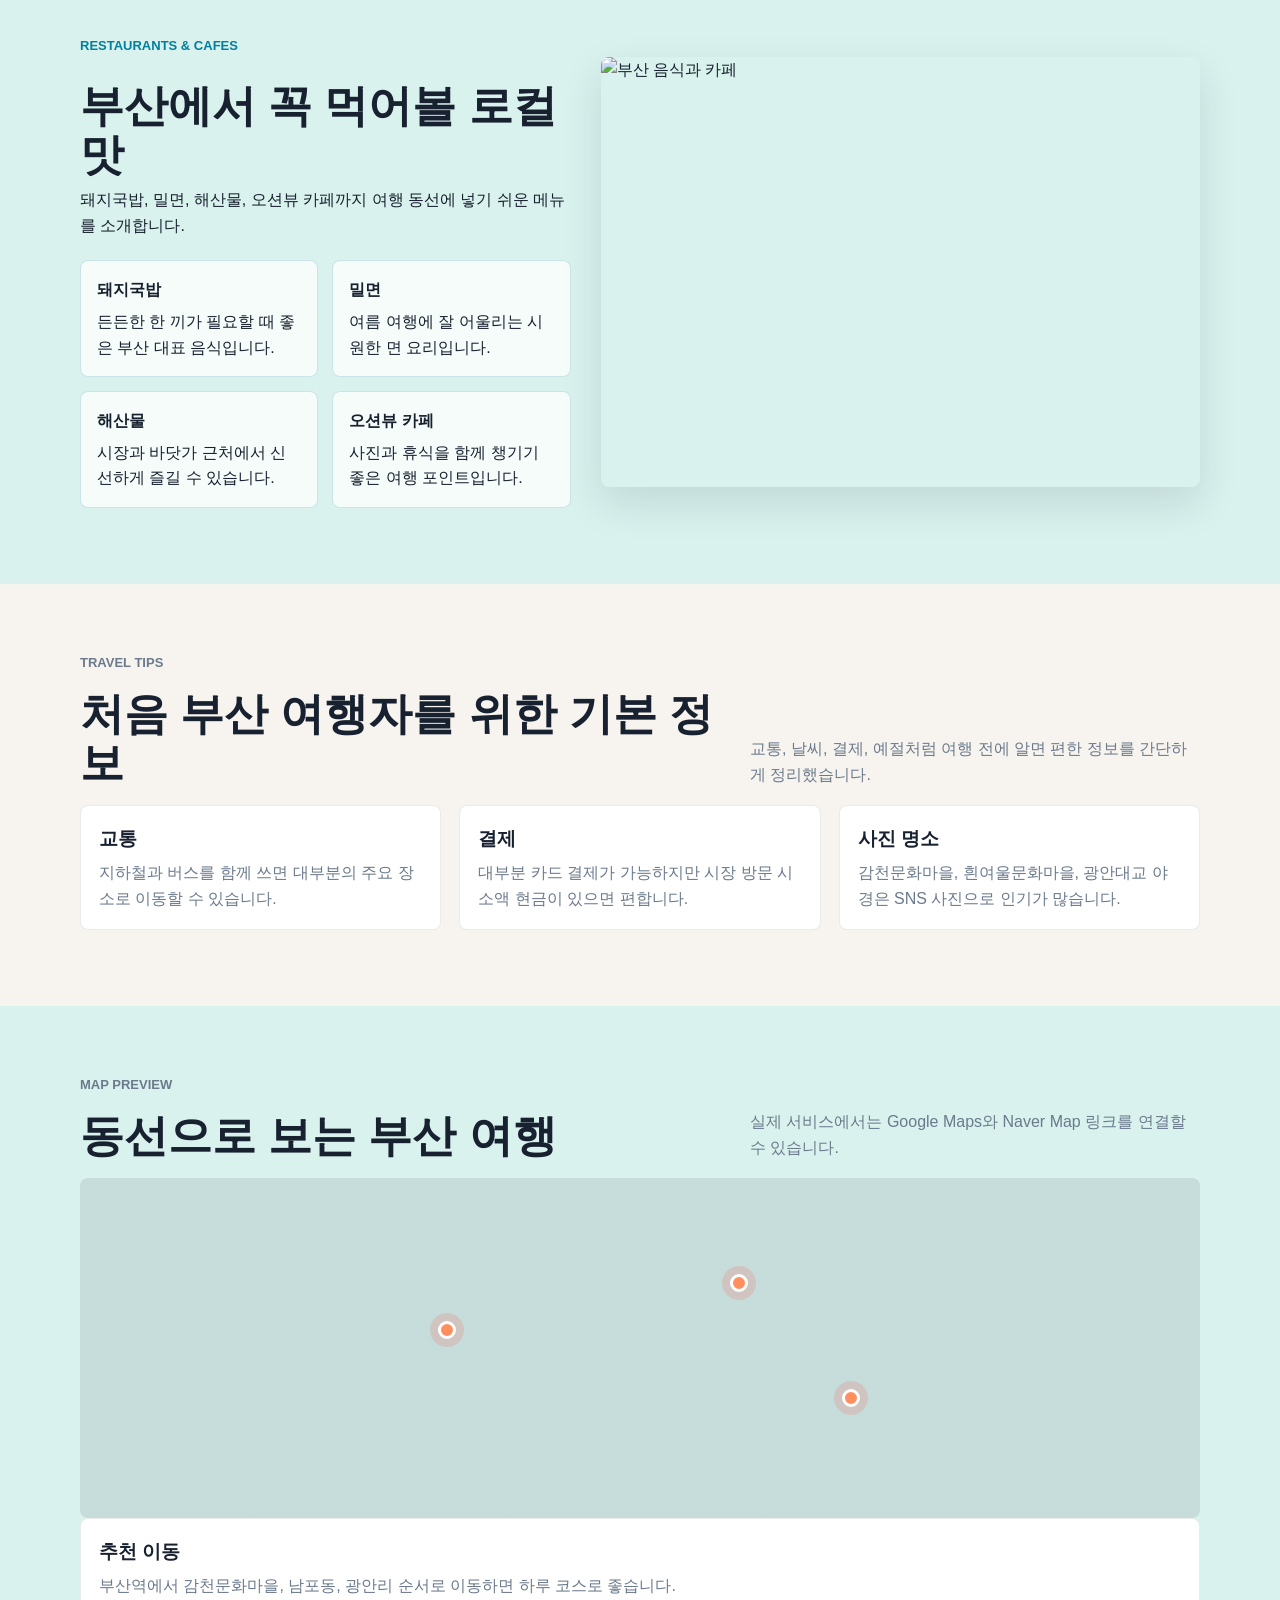
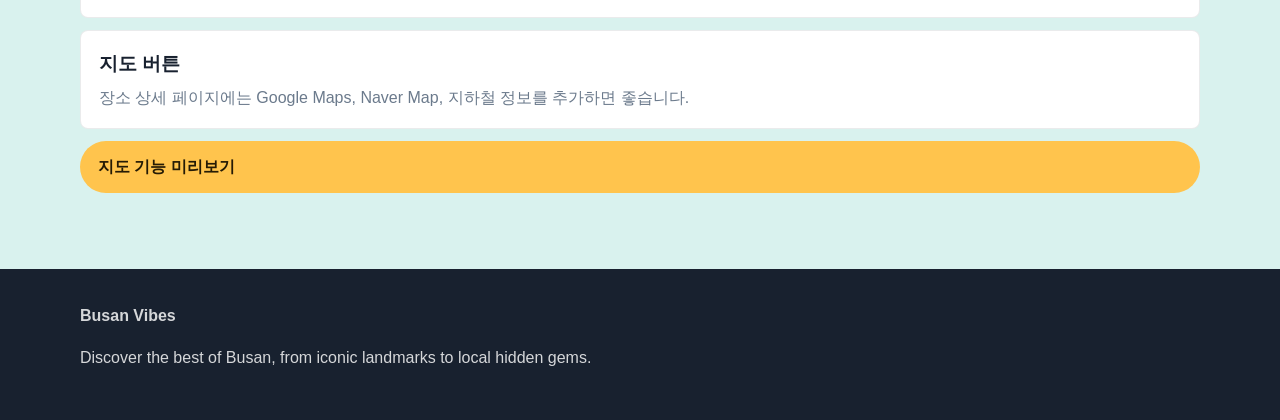
==== commit 494e1320: "Fix index.html cleanup and add i18n resources for pages" ====
--- a/index.html
+++ b/index.html
@@ -13,6 +13,7 @@
 </head>
 <body>
   <div class="scroll-progress" id="scrollProgress"></div>
+  <script src="lang.js"></script>
 
   <header class="hero" id="home">
       <nav class="nav" role="navigation" aria-label="Main navigation">
@@ -225,267 +226,6 @@
   </div>
 
   <div class="toast" id="toast" role="status" aria-live="polite"></div>
-
-    const routes = [
-      {
-        ko: ["부산역 도착", "감천문화마을 사진 산책", "남포동 로컬 음식", "광안리 야경"],
-        en: ["Arrive at Busan Station", "Photo walk in Gamcheon", "Local food in Nampo", "Night view at Gwangalli"],
-        fr: ["Arrivée à la gare de Busan", "Balade photo à Gamcheon", "Cuisine locale à Nampo", "Vue nocturne à Gwangalli"]
-      },
-      {
-        ko: ["해운대 해변", "달맞이길 카페", "청사포 산책", "해산물 저녁"],
-        en: ["Haeundae Beach", "Dalmaji cafe", "Cheongsapo walk", "Seafood dinner"],
-        fr: ["Plage de Haeundae", "Café Dalmaji", "Promenade à Cheongsapo", "Dîner de fruits de mer"]
-      },
-      {
-        ko: ["흰여울문화마을", "영도 바다 전망", "시장 간식", "부산항 야경"],
-        en: ["Huinnyeoul Culture Village", "Yeongdo ocean view", "Market snacks", "Busan Port night view"],
-        fr: ["Village culturel Huinnyeoul", "Vue sur l'océan Yeongdo", "En-cas du marché", "Vue nocturne du port de Busan"]
-      }
-    ];
-    let currentLang = "ko";
-
-    function setLanguage(lang) {
-      currentLang = lang;
-      document.documentElement.lang = lang;
-
-      document.querySelectorAll("[data-ko]").forEach((node) => {
-        if (node.dataset && node.dataset[lang]) node.textContent = node.dataset[lang];
-      });
-
-      document.querySelectorAll("[data-ko-placeholder]").forEach((node) => {
-        const key = `${lang}Placeholder`;
-        if (node.dataset && node.dataset[key]) node.placeholder = node.dataset[key];
-      });
-
-      // show the next language on the button (cycle KO -> EN -> FR -> KO)
-      langBtn.textContent = lang === "ko" ? "English" : (lang === "en" ? "Français" : "한국어");
-      applyPlaceVisibility(false);
-    }
-
-    function showToast(message) {
-      toast.textContent = message;
-      toast.classList.add("show");
-
-      window.clearTimeout(showToast.timer);
-      showToast.timer = window.setTimeout(() => {
-        toast.classList.remove("show");
-      }, 2400);
-    }
-
-    function updateScrollProgress() {
-      const scrollable = document.documentElement.scrollHeight - window.innerHeight;
-      const percent = scrollable > 0 ? (window.scrollY / scrollable) * 100 : 0;
-      scrollProgress.style.width = `${percent}%`;
-    }
-
-    function getActiveFilter() {
-      return document.querySelector("[data-filter].active").dataset.filter;
-    }
-
-    function cardMatchesSearch(card, keyword) {
-      if (!keyword) {
-        return true;
-      }
-
-      const text = card.textContent.toLowerCase();
-      return text.includes(keyword);
-    }
-
-    function updateSearchStatus(visibleCount, hasKeyword) {
-      if (!hasKeyword) {
-        searchStatus.textContent = "";
-        return;
-      }
-
-      searchStatus.textContent = currentLang === "ko"
-        ? `검색 결과 ${visibleCount}개`
-        : `${visibleCount} result${visibleCount === 1 ? "" : "s"} found`;
-    }
-
-    function applyPlaceVisibility(showMessage = true) {
-      const filter = getActiveFilter();
-      const keyword = siteSearch.value.trim().toLowerCase();
-      let visibleCount = 0;
-
-      cards.forEach((card) => {
-        const matchesFilter = filter === "all" || card.dataset.category === filter;
-        const matchesSearch = cardMatchesSearch(card, keyword);
-        const isVisible = matchesFilter && matchesSearch;
-
-        card.style.display = isVisible ? "" : "none";
-        if (isVisible) {
-          visibleCount += 1;
-        }
-      });
-
-      updateSearchStatus(visibleCount, keyword.length > 0);
-
-      if (showMessage) {
-        const message = keyword.length > 0
-          ? (currentLang === "ko" ? "검색 결과를 업데이트했어요." : (currentLang === "fr" ? "Résultats de recherche mis à jour." : "Search results updated."))
-          : (currentLang === "ko" ? "장소 목록을 다시 골랐어요." : (currentLang === "fr" ? "Liste des lieux mise à jour." : "Places filtered."));
-        showToast(message);
-      }
-    }
-
-    function openPlaceModal(card) {
-      const image = card.querySelector("img");
-      const tag = card.querySelector(".tag");
-      const title = card.querySelector("h3");
-      const text = card.querySelector("p");
-
-      modalImage.src = image.src;
-      modalImage.alt = image.alt;
-      modalTag.textContent = tag.textContent;
-      modalTitle.textContent = title.textContent;
-      modalText.textContent = text.textContent;
-      placeModal.classList.add("show");
-      placeModal.setAttribute("aria-hidden", "false");
-    }
-
-    function closePlaceModal() {
-      placeModal.classList.remove("show");
-      placeModal.setAttribute("aria-hidden", "true");
-    }
-
-    function renderRoute() {
-      const selectedRoute = routes[Math.floor(Math.random() * routes.length)][currentLang];
-      routeList.innerHTML = "";
-
-      selectedRoute.forEach((place) => {
-        const item = document.createElement("li");
-        item.textContent = place;
-        routeList.appendChild(item);
-      });
-
-      routeDrawer.classList.add("show");
-      showToast(currentLang === "ko" ? "새로운 부산 코스를 뽑았어요." : (currentLang === "fr" ? "Un nouvel itinéraire de Busan est prêt." : "A new Busan route is ready."));
-    }
-
-    function addCardActions() {
-      cards.forEach((card) => {
-        const body = card.querySelector(".card-body");
-        const actions = document.createElement("div");
-        const likeButton = document.createElement("button");
-        const saveButton = document.createElement("button");
-
-        actions.className = "card-actions";
-        likeButton.className = "mini-btn";
-        saveButton.className = "mini-btn";
-        likeButton.type = "button";
-        saveButton.type = "button";
-        likeButton.dataset.ko = "좋아요";
-        likeButton.dataset.en = "Like";
-        likeButton.dataset.fr = "Favori";
-        saveButton.dataset.ko = "저장";
-        saveButton.dataset.en = "Save";
-        saveButton.dataset.fr = "Enregistrer";
-        likeButton.textContent = likeButton.dataset[currentLang];
-        saveButton.textContent = saveButton.dataset[currentLang];
-
-        likeButton.addEventListener("click", (event) => {
-          event.stopPropagation();
-          likeButton.classList.toggle("active");
-          showToast(likeButton.classList.contains("active")
-            ? (currentLang === "ko" ? "좋아요에 추가했어요." : (currentLang === "fr" ? "Ajouté aux favoris." : "Added to likes."))
-            : (currentLang === "ko" ? "좋아요를 취소했어요." : (currentLang === "fr" ? "Retiré des favoris." : "Removed from likes.")));
-        });
-
-        saveButton.addEventListener("click", (event) => {
-          event.stopPropagation();
-          saveButton.classList.add("active");
-          showToast(currentLang === "ko" ? "내 여행 후보에 저장했어요." : (currentLang === "fr" ? "Enregistré dans vos idées de voyage." : "Saved to your trip ideas."));
-        });
-
-        actions.append(likeButton, saveButton);
-        body.appendChild(actions);
-      });
-    }
-
-    langBtn.addEventListener("click", () => {
-      const next = currentLang === "ko" ? "en" : (currentLang === "en" ? "fr" : "ko");
-      setLanguage(next);
-    });
-
-    navLinks.forEach((link) => {
-      link.addEventListener("click", () => {
-        navLinks.forEach((item) => item.classList.remove("active"));
-        link.classList.add("active");
-      });
-    });
-
-    filterButtons.forEach((button) => {
-      button.addEventListener("click", () => {
-        filterButtons.forEach((item) => item.classList.remove("active"));
-        button.classList.add("active");
-        applyPlaceVisibility();
-      });
-    });
-
-    siteSearch.addEventListener("input", () => {
-      applyPlaceVisibility(false);
-    });
-
-    siteSearch.addEventListener("keydown", (event) => {
-      if (event.key === "Enter") {
-        document.querySelector("#places").scrollIntoView({ behavior: "smooth" });
-        showToast(currentLang === "ko" ? "검색 결과 위치로 이동했어요." : (currentLang === "fr" ? "Déplacé vers les résultats de recherche." : "Moved to search results."));
-      }
-    });
-
-    clearSearch.addEventListener("click", () => {
-      siteSearch.value = "";
-      applyPlaceVisibility();
-      siteSearch.focus();
-    });
-
-    cards.forEach((card) => {
-      card.addEventListener("click", () => openPlaceModal(card));
-    });
-
-    document.querySelector("#saveTrip").addEventListener("click", () => {
-      const message = currentLang === "ko"
-        ? "추천 코스를 저장한 것처럼 보이도록 만든 데모 기능입니다."
-        : (currentLang === "fr" ? "Démo : votre itinéraire suggéré a été enregistré." : "Demo: your suggested route has been saved.");
-      showToast(message);
-    });
-
-    document.querySelector("#shuffleTrip").addEventListener("click", renderRoute);
-
-    document.querySelector("#closeRoute").addEventListener("click", () => {
-      routeDrawer.classList.remove("show");
-    });
-
-    document.querySelector("#closeModal").addEventListener("click", closePlaceModal);
-
-    placeModal.addEventListener("click", (event) => {
-      if (event.target === placeModal) {
-        closePlaceModal();
-      }
-    });
-
-    document.querySelector("#mapBtn").addEventListener("click", () => {
-      const message = currentLang === "ko"
-        ? "실제 사이트에서는 Google Maps 또는 Naver Map으로 연결하면 됩니다."
-        : "In the real site, this can open Google Maps or Naver Map.";
-      showToast(message);
-    });
-
-    const revealObserver = new IntersectionObserver((entries) => {
-      entries.forEach((entry) => {
-        if (entry.isIntersecting) {
-          entry.target.classList.add("reveal");
-          revealObserver.unobserve(entry.target);
-        }
-      });
-    }, { threshold: 0.18 });
-
-    cards.forEach((card) => revealObserver.observe(card));
-    setLanguage(currentLang);
-    addCardActions();
-    updateScrollProgress();
-    window.addEventListener("scroll", updateScrollProgress);
-  </script>
 </body>
 </html>
+
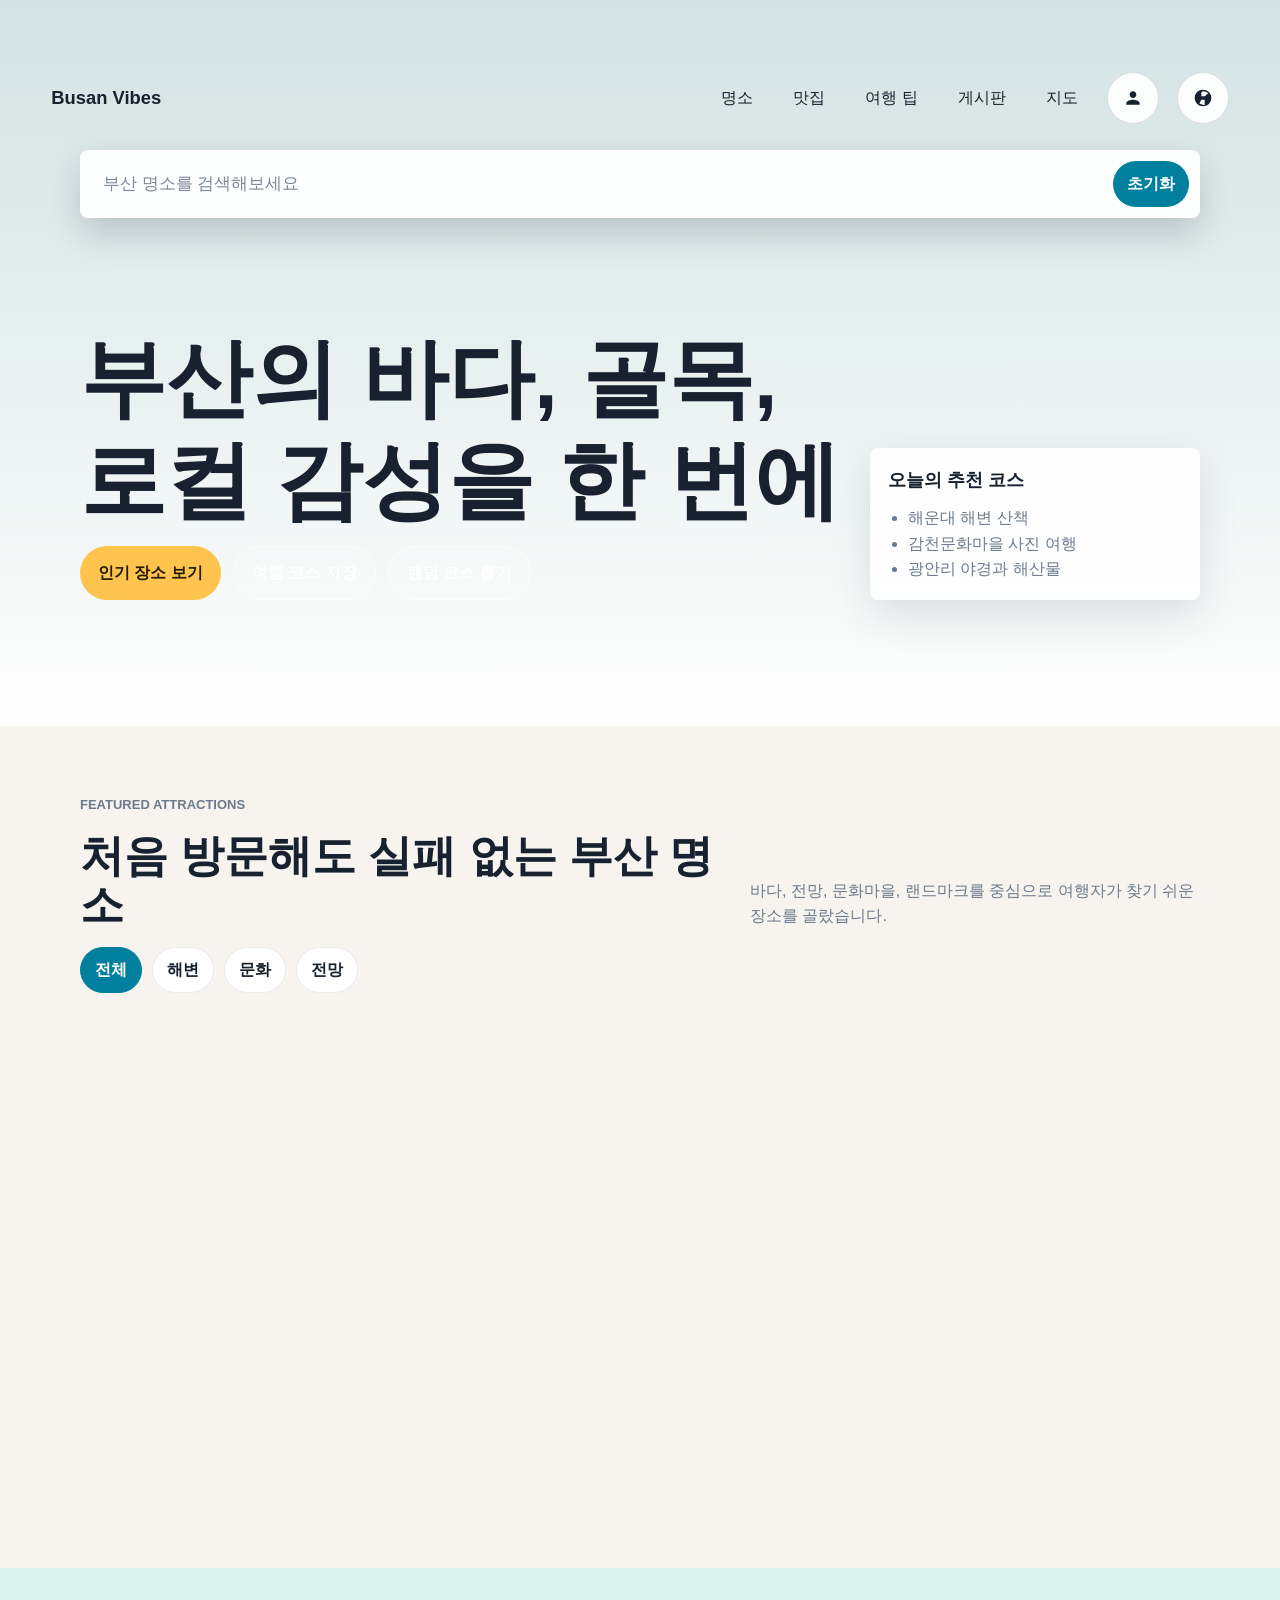
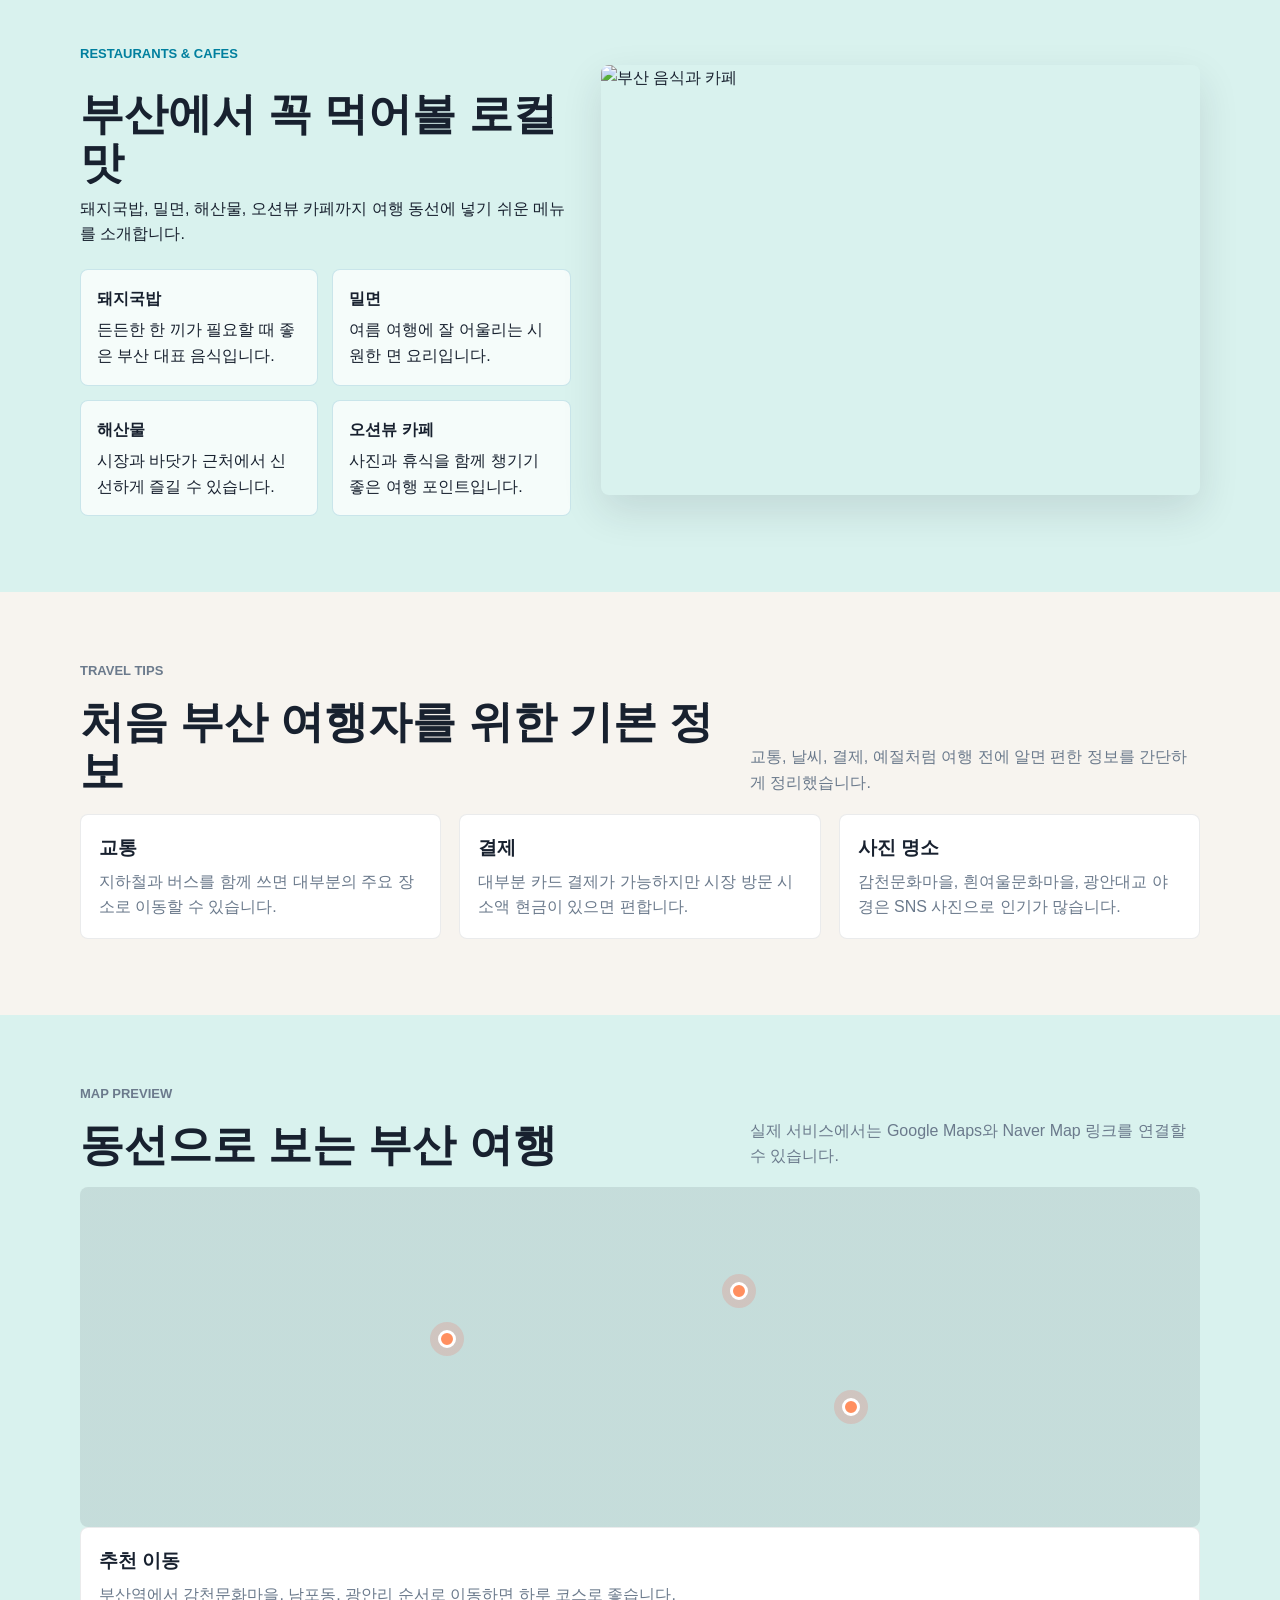
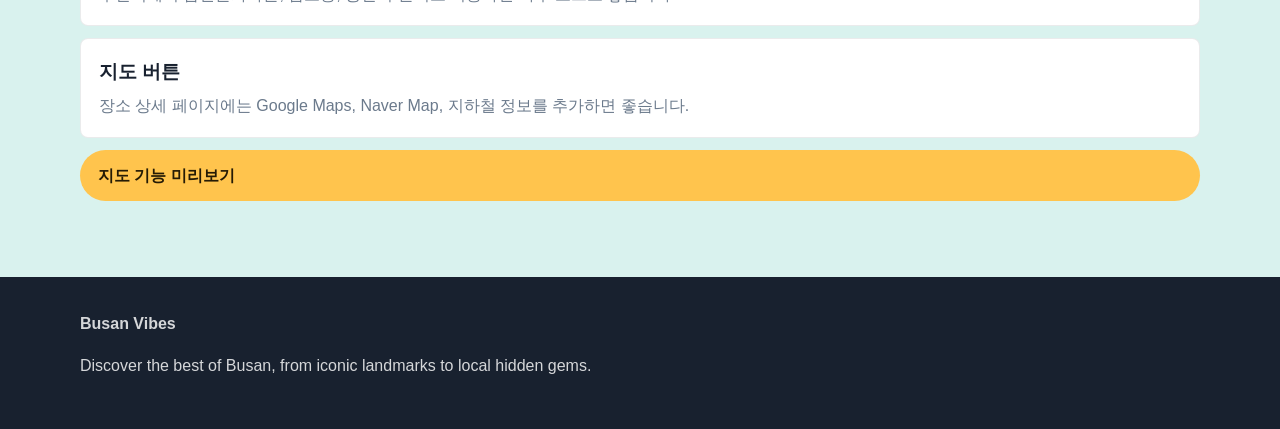
==== commit cdc45750: "Update login/language icon color to black and add login button to subpages" ====
--- a/index.html
+++ b/index.html
@@ -24,9 +24,82 @@
         <a href="tips.html" target="_blank" rel="noopener noreferrer" data-ko="여행 팁" data-en="Tips" data-fr="Conseils">여행 팁</a>
         <a href="board.html" target="_blank" rel="noopener noreferrer" data-ko="게시판" data-en="Board" data-fr="Forum">게시판</a>
         <a href="map.html" target="_blank" rel="noopener noreferrer" data-ko="지도" data-en="Map" data-fr="Carte">지도</a>
-        <button class="lang-toggle" type="button" id="langBtn" aria-haspopup="true" aria-controls="">English</button>
+        <button class="icon-btn secondary login-toggle" type="button" id="loginBtn" aria-haspopup="dialog" aria-expanded="false" aria-label="Login">
+          <span class="sr-only" data-ko="로그인" data-en="Login" data-fr="Connexion">Login</span>
+          <svg viewBox="0 0 24 24" aria-hidden="true"><path d="M12 12c2.21 0 4-1.79 4-4s-1.79-4-4-4-4 1.79-4 4 1.79 4 4 4zm0 2c-2.67 0-8 1.34-8 4v2h16v-2c0-2.66-5.33-4-8-4z"/></svg>
+        </button>
+        <button class="icon-btn secondary lang-toggle" type="button" id="langBtn" aria-haspopup="true" aria-expanded="false" aria-label="Language">
+          <span class="sr-only" data-ko="언어 선택" data-en="Language" data-fr="Langue">Language</span>
+          <svg viewBox="0 0 24 24" aria-hidden="true"><path d="M12 2a10 10 0 100 20 10 10 0 000-20zm0 2c2.47 0 4.66.9 6.34 2.34L14 10h-4V5.65A7.93 7.93 0 0112 4zm-6.66 4A7.93 7.93 0 014 12c0 1.3.33 2.53.92 3.59L10 12H5.34zm10.32 0L14 12h5.34A7.93 7.93 0 0019.66 8zM12 20a7.93 7.93 0 01-4.34-1.34L10 14h4v6.35A7.93 7.93 0 0112 20z"/></svg>
+        </button>
+        <div class="lang-menu" id="langMenu" role="menu" aria-hidden="true">
+          <button class="lang-option" type="button" data-lang="ko" role="menuitem">한국어</button>
+          <button class="lang-option" type="button" data-lang="en" role="menuitem">English</button>
+          <button class="lang-option" type="button" data-lang="fr" role="menuitem">Français</button>
+        </div>
       </div>
     </nav>
+    <div class="login-panel" id="loginPanel" role="dialog" aria-modal="true" aria-labelledby="loginPanelTitle" aria-hidden="true">
+      <div class="login-panel-inner">
+        <div class="login-panel-header">
+          <h2 id="loginPanelTitle" data-ko="로그인 또는 회원가입" data-en="Login or Sign Up" data-fr="Connexion ou Inscription">로그인 또는 회원가입</h2>
+          <button class="panel-close" type="button" id="loginCloseBtn" aria-label="Close">×</button>
+        </div>
+        <div class="login-tabs" role="tablist">
+          <button class="tab active" type="button" data-tab="login" role="tab" aria-selected="true" data-ko="로그인" data-en="Login" data-fr="Connexion">로그인</button>
+          <button class="tab" type="button" data-tab="signup" role="tab" aria-selected="false" data-ko="회원가입" data-en="Sign Up" data-fr="Inscription">회원가입</button>
+        </div>
+        <form id="authForm" class="auth-form" autocomplete="on">
+          <input type="hidden" id="authMode" value="login">
+          <label>
+            <span data-ko="이메일" data-en="Email" data-fr="E-mail">이메일</span>
+            <div class="field-with-action">
+              <input id="authEmail" type="email" name="email" required autocomplete="email" placeholder="you@example.com" data-ko-placeholder="you@example.com" data-en-placeholder="you@example.com" data-fr-placeholder="vous@exemple.com">
+              <button class="verify-btn" type="button" data-verify="email" data-ko="이메일 검증" data-en="Verify email" data-fr="Vérifier l'e-mail">이메일 검증</button>
+            </div>
+          </label>
+          <label class="auth-extra auth-username-label" hidden>
+            <span data-ko="아이디" data-en="Username" data-fr="Identifiant">아이디</span>
+            <div class="field-with-action">
+              <input id="authUsername" type="text" name="username" autocomplete="username" placeholder="busanfan" data-ko-placeholder="busanfan" data-en-placeholder="busanfan" data-fr-placeholder="busanfan">
+              <button class="verify-btn" type="button" data-verify="username" data-ko="아이디 중복확인" data-en="Check username" data-fr="Vérifier le nom">아이디 중복확인</button>
+            </div>
+          </label>
+          <label class="auth-extra auth-phone-label" hidden>
+            <span data-ko="전화번호" data-en="Phone" data-fr="Téléphone">전화번호</span>
+            <div class="field-with-action">
+              <input id="authPhone" type="tel" name="phone" autocomplete="tel" placeholder="010-1234-5678" data-ko-placeholder="010-1234-5678" data-en-placeholder="010-1234-5678" data-fr-placeholder="010-1234-5678">
+              <button class="verify-btn" type="button" data-verify="phone" data-ko="전화번호 검증" data-en="Verify phone" data-fr="Vérifier le téléphone">전화번호 검증</button>
+            </div>
+          </label>
+          <label>
+            <span data-ko="비밀번호" data-en="Password" data-fr="Mot de passe">비밀번호</span>
+            <div class="field-with-icon">
+              <input id="authPassword" type="password" name="password" required autocomplete="current-password" placeholder="••••••••" data-ko-placeholder="••••••••" data-en-placeholder="••••••••" data-fr-placeholder="••••••••">
+              <button class="toggle-password" type="button" data-target="authPassword" aria-label="Show password">👁</button>
+            </div>
+          </label>
+          <label class="auth-confirm-label" hidden>
+            <span data-ko="비밀번호 확인" data-en="Confirm password" data-fr="Confirmez le mot de passe">비밀번호 확인</span>
+            <div class="field-with-icon">
+              <input id="authPasswordConfirm" type="password" name="confirmPassword" autocomplete="new-password" placeholder="••••••••" data-ko-placeholder="••••••••" data-en-placeholder="••••••••" data-fr-placeholder="••••••••">
+              <button class="toggle-password" type="button" data-target="authPasswordConfirm" aria-label="Show password">👁</button>
+            </div>
+          </label>
+          <div class="login-actions">
+            <button class="btn btn-primary" type="submit" id="authSubmit" data-ko="로그인" data-en="Login" data-fr="Connexion">로그인</button>
+            <button class="btn btn-secondary" type="button" id="authCancel" data-ko="취소" data-en="Cancel" data-fr="Annuler">취소</button>
+          </div>
+          <p class="login-status" id="authStatus" aria-live="polite"></p>
+          <div class="verify-panel" id="verifyDialog" role="status" aria-live="polite" hidden>
+            <p class="verify-title" data-ko="검증 결과" data-en="Verification result" data-fr="Résultat de vérification">검증 결과</p>
+            <p class="verify-message" id="verifyMessage"></p>
+            <button class="mini-btn verify-close" type="button" id="verifyCloseBtn" data-ko="닫기" data-en="Close" data-fr="Fermer">닫기</button>
+          </div>
+          <p class="login-greeting" id="loginGreeting" aria-live="polite"></p>
+        </form>
+      </div>
+    </div>
 
     <div class="top-search">
       <input id="siteSearch" type="search" data-ko-placeholder="부산 명소를 검색해보세요" data-en-placeholder="Search Busan attractions" data-fr-placeholder="Rechercher les attractions de Busan" placeholder="부산 명소를 검색해보세요" aria-label="여행 정보 검색">
--- a/common.css
+++ b/common.css
@@ -185,7 +185,7 @@
   display: flex;
   align-items: center;
   justify-content: space-between;
-  gap: 18px;
+  gap: 22px;
   width: 100%;
 }
 
@@ -193,6 +193,13 @@
   font-size: 1.15rem;
   font-weight: 900;
   color: var(--ink);
+}
+
+.nav-links {
+  position: relative;
+  display: flex;
+  align-items: center;
+  gap: 18px;
 }
 
 .nav-links a:hover,
@@ -220,6 +227,377 @@
 .lang-toggle:hover {
   background: rgba(255, 255, 255, 0.22);
   transform: translateY(-2px);
+}
+
+.icon-btn {
+  display: inline-flex;
+  align-items: center;
+  justify-content: center;
+  min-width: 52px;
+  min-height: 52px;
+  border-radius: 0;
+  border: 0;
+  background: transparent;
+  color: white;
+  padding: 0;
+  box-shadow: none;
+  transition: transform 0.18s ease;
+}
+
+.icon-btn:hover {
+  transform: translateY(-1px);
+}
+
+.icon-btn svg {
+  width: 34px;
+  height: 34px;
+  fill: currentColor;
+}
+
+.lang-toggle.icon-btn,
+.login-toggle.icon-btn {
+  min-width: 52px;
+  min-height: 52px;
+}
+
+.icon-btn {
+  display: inline-flex;
+  align-items: center;
+  justify-content: center;
+  width: 44px;
+  height: 44px;
+  border-radius: 50%;
+    border: 1px solid rgba(24, 33, 47, 0.14);
+    background: rgba(255, 255, 255, 0.92);
+    color: var(--ink);
+}
+
+.icon-btn svg {
+  width: 20px;
+  height: 20px;
+  fill: currentColor;
+}
+
+.sr-only {
+  position: absolute;
+  width: 1px;
+  height: 1px;
+  padding: 0;
+  margin: -1px;
+  overflow: hidden;
+  clip: rect(0, 0, 0, 0);
+  white-space: nowrap;
+  border: 0;
+}
+
+.field-with-icon {
+  position: relative;
+}
+
+.field-with-icon input {
+  width: 100%;
+  padding-right: 48px;
+}
+
+.toggle-password {
+  position: absolute;
+  top: 50%;
+  right: 10px;
+  transform: translateY(-50%);
+  border: 0;
+  background: transparent;
+  color: var(--muted);
+  font-size: 1.1rem;
+  cursor: pointer;
+  padding: 6px;
+}
+
+.field-with-action {
+  position: relative;
+}
+
+.field-with-action input {
+  width: 100%;
+  padding-right: 120px;
+}
+
+.verify-btn {
+  position: absolute;
+  top: 50%;
+  right: 10px;
+  transform: translateY(-50%);
+  border: 1px solid rgba(24, 33, 47, 0.12);
+  border-radius: 999px;
+  background: transparent;
+  color: var(--ink);
+  font-weight: 700;
+  padding: 10px 14px;
+  cursor: pointer;
+  transition: background 180ms ease, border-color 180ms ease;
+}
+
+.verify-btn {
+  font-size: 0.86rem;
+}
+
+.verify-btn:hover,
+.verify-btn:focus {
+  background: rgba(0, 0, 0, 0.05);
+  border-color: rgba(0, 0, 0, 0.16);
+}
+
+.verify-panel {
+  display: none;
+  padding: 18px;
+  border-radius: 18px;
+  background: rgba(235, 250, 255, 0.95);
+  border: 1px solid rgba(0, 127, 158, 0.18);
+  box-shadow: 0 16px 34px rgba(0, 0, 0, 0.08);
+}
+
+.verify-panel.show {
+  display: block;
+}
+
+.verify-title {
+  margin: 0 0 8px;
+  font-weight: 700;
+}
+
+.verify-message {
+  margin: 0;
+  color: var(--ink);
+}
+
+.verify-close {
+  margin-top: 16px;
+}
+
+.auth-extra {
+  display: grid;
+}
+
+.auth-extra[hidden] {
+  display: none !important;
+}
+
+.lang-toggle {
+  position: relative;
+}
+
+.lang-menu {
+  position: absolute;
+  top: calc(100% + 10px);
+  right: 0;
+  min-width: 170px;
+  padding: 10px;
+  border-radius: 18px;
+  background: rgba(255, 255, 255, 0.98);
+  border: 1px solid rgba(36, 32, 29, 0.12);
+  box-shadow: 0 22px 45px rgba(36, 32, 29, 0.16);
+  backdrop-filter: blur(14px);
+  opacity: 0;
+  transform: translateY(-8px);
+  pointer-events: none;
+  transition: opacity 180ms ease, transform 180ms ease;
+  z-index: 30;
+}
+
+.lang-menu.show {
+  opacity: 1;
+  transform: translateY(0);
+  pointer-events: auto;
+}
+
+.lang-menu button {
+  width: 100%;
+  padding: 10px 12px;
+  border: 0;
+  border-radius: 12px;
+  background: transparent;
+  color: var(--ink);
+  text-align: left;
+  font-weight: 700;
+  cursor: pointer;
+  transition: background 180ms ease;
+}
+
+.lang-menu button:hover,
+.lang-menu button:focus {
+  background: rgba(0, 0, 0, 0.05);
+}
+
+.lang-menu button.active {
+  background: rgba(0, 127, 158, 0.1);
+}
+
+.login-panel {
+  position: fixed;
+  inset: 0;
+  display: grid;
+  place-items: center;
+  background: rgba(24, 33, 47, 0.45);
+  opacity: 0;
+  visibility: hidden;
+  pointer-events: none;
+  transition: opacity 180ms ease, visibility 180ms ease;
+  z-index: 40;
+}
+
+.login-panel.show {
+  opacity: 1;
+  visibility: visible;
+  pointer-events: auto;
+}
+
+.login-panel-inner {
+  width: min(520px, calc(100% - 40px));
+  padding: 28px;
+  border-radius: 24px;
+  background: white;
+  box-shadow: 0 32px 80px rgba(24, 33, 47, 0.22);
+  max-height: min(100vh - 40px, 720px);
+  overflow: auto;
+}
+
+.login-panel-header {
+  display: flex;
+  justify-content: space-between;
+  align-items: center;
+  gap: 16px;
+  margin-bottom: 18px;
+}
+
+.panel-close {
+  border: 0;
+  background: transparent;
+  color: var(--ink);
+  font-size: 28px;
+  line-height: 1;
+  cursor: pointer;
+}
+
+.login-tabs {
+  display: flex;
+  gap: 10px;
+  margin-bottom: 20px;
+}
+
+.tab {
+  border: 1px solid rgba(24, 33, 47, 0.12);
+  border-radius: 999px;
+  padding: 12px 18px;
+  background: transparent;
+  color: var(--ink);
+  transition: background 180ms ease, color 180ms ease;
+}
+
+.tab.active {
+  background: var(--primary);
+  color: white;
+  border-color: transparent;
+}
+
+.auth-form {
+  display: grid;
+  gap: 16px;
+}
+
+.auth-form label {
+  display: grid;
+  gap: 8px;
+  color: var(--ink);
+  font-weight: 700;
+}
+
+.auth-form input {
+  width: 100%;
+  border: 1px solid rgba(24, 33, 47, 0.12);
+  border-radius: 14px;
+  padding: 14px 16px;
+  font-size: 1rem;
+}
+
+.login-actions {
+  display: flex;
+  flex-wrap: wrap;
+  gap: 12px;
+  align-items: center;
+}
+
+.login-status,
+.login-greeting {
+  margin: 0;
+  min-height: 24px;
+  color: var(--ink);
+  font-weight: 700;
+}
+
+.login-status {
+  color: var(--accent);
+}
+
+.auth-confirm-label {
+  overflow: hidden;
+}
+
+.login-card {
+  max-width: 920px;
+  margin: 24px auto 0;
+  padding: 24px;
+  border-radius: 24px;
+  background: rgba(255, 255, 255, 0.95);
+  border: 1px solid rgba(255, 255, 255, 0.6);
+  box-shadow: 0 18px 40px rgba(9, 25, 39, 0.14);
+}
+
+.login-card h2 {
+  margin: 0 0 12px;
+  font-size: clamp(1.8rem, 3.2vw, 2.4rem);
+}
+
+.login-card p {
+  margin: 0 0 18px;
+  color: var(--ink);
+}
+
+.login-card form {
+  display: grid;
+  gap: 16px;
+}
+
+.login-card label {
+  display: grid;
+  gap: 10px;
+  color: var(--ink);
+  font-weight: 700;
+}
+
+.login-card input {
+  width: 100%;
+  border: 1px solid rgba(36, 32, 29, 0.12);
+  border-radius: 14px;
+  padding: 14px 16px;
+  font-size: 1rem;
+}
+
+.login-actions {
+  display: flex;
+  flex-wrap: wrap;
+  gap: 12px;
+  align-items: center;
+}
+
+#logoutBtn {
+  display: none;
+}
+
+.login-status,
+.login-greeting {
+  margin: 0;
+  min-height: 24px;
+  color: var(--ink);
+  font-weight: 700;
 }
 
 .top-search {
